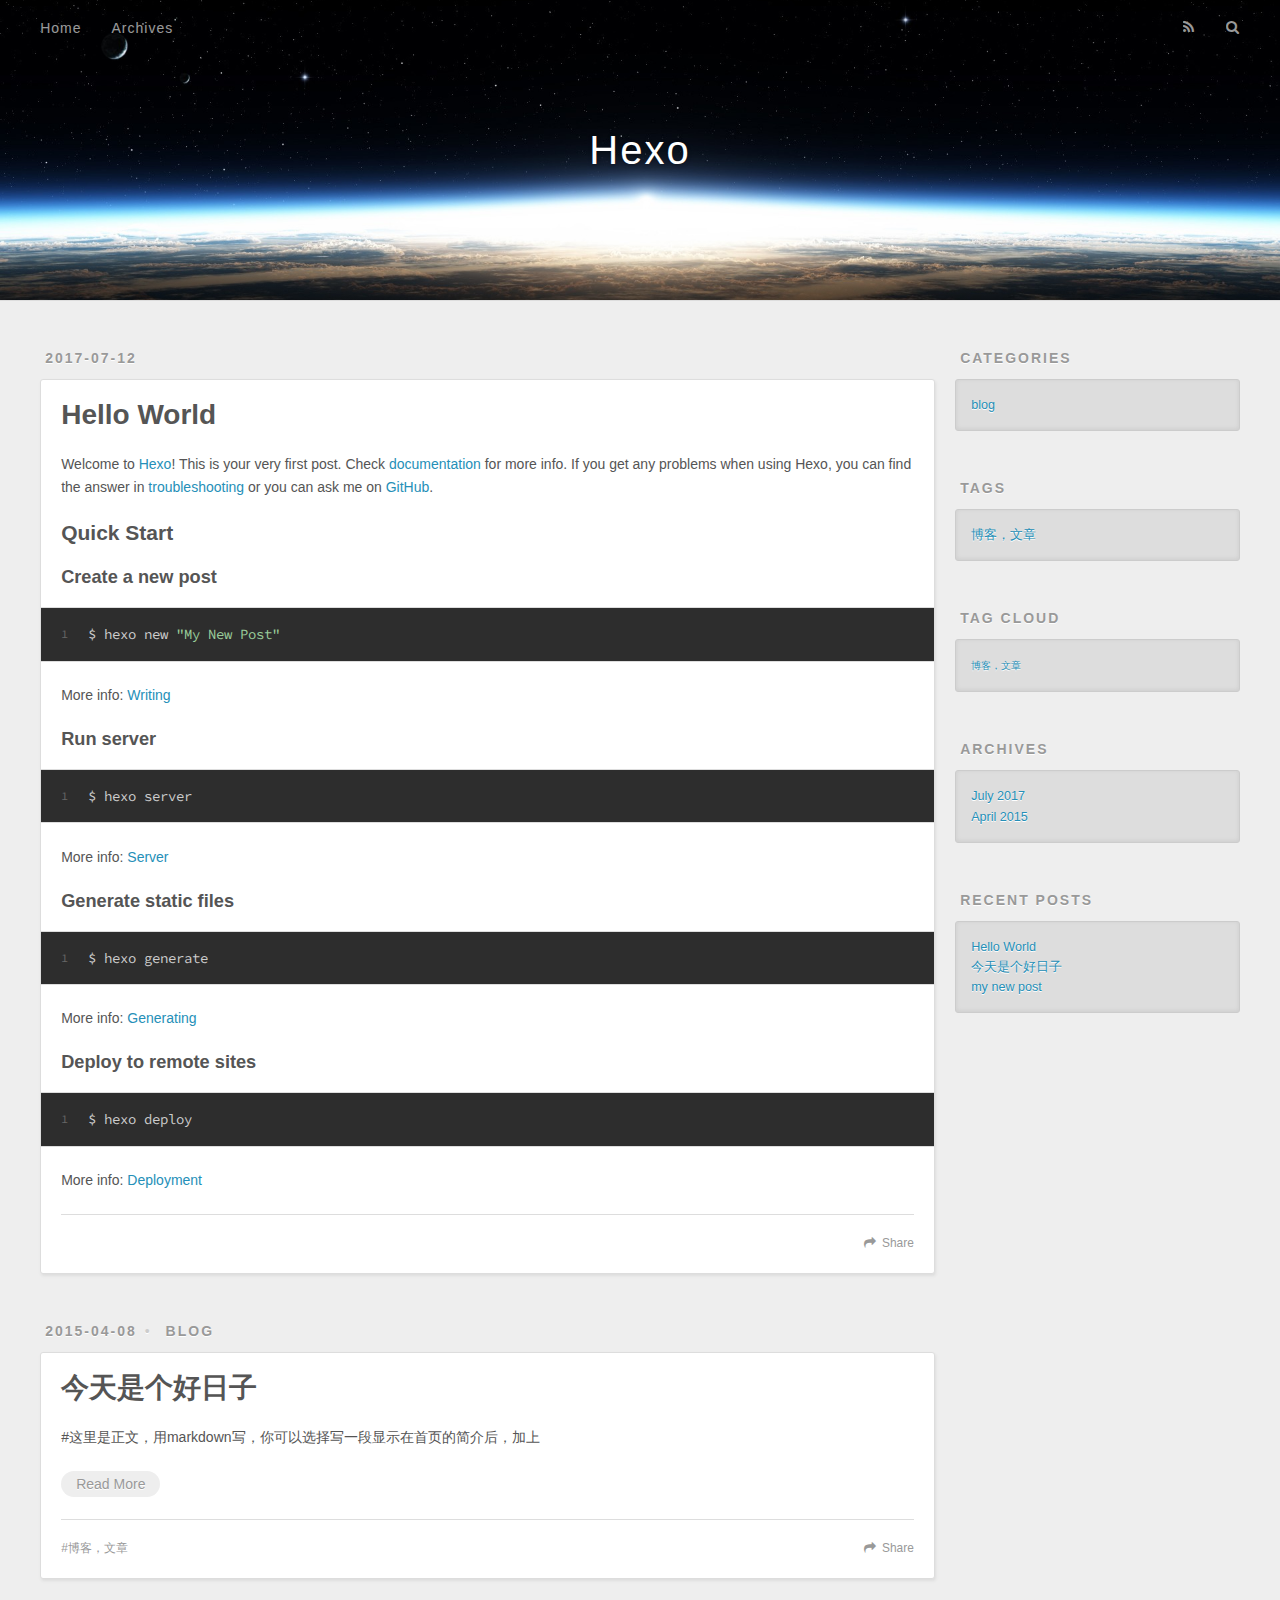
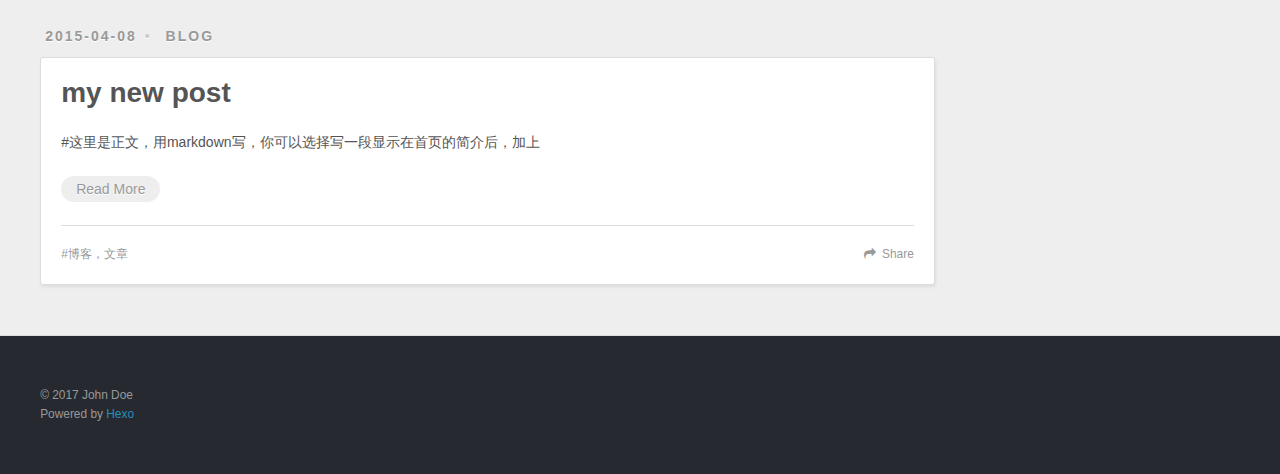
==== index.html @ a660b8e3 "Site updated: 2017-07-12 22:44:45" ====
<!DOCTYPE html>
<html>
<head>
  <meta charset="utf-8">
  
  <title>Hexo</title>
  <meta name="viewport" content="width=device-width, initial-scale=1, maximum-scale=1">
  <meta property="og:type" content="website">
<meta property="og:title" content="Hexo">
<meta property="og:url" content="http://yoursite.com/index.html">
<meta property="og:site_name" content="Hexo">
<meta name="twitter:card" content="summary">
<meta name="twitter:title" content="Hexo">
  
    <link rel="alternate" href="/atom.xml" title="Hexo" type="application/atom+xml">
  
  
    <link rel="icon" href="/favicon.png">
  
  
    <link href="//fonts.googleapis.com/css?family=Source+Code+Pro" rel="stylesheet" type="text/css">
  
  <link rel="stylesheet" href="/css/style.css">
  

</head>

<body>
  <div id="container">
    <div id="wrap">
      <header id="header">
  <div id="banner"></div>
  <div id="header-outer" class="outer">
    <div id="header-title" class="inner">
      <h1 id="logo-wrap">
        <a href="/" id="logo">Hexo</a>
      </h1>
      
    </div>
    <div id="header-inner" class="inner">
      <nav id="main-nav">
        <a id="main-nav-toggle" class="nav-icon"></a>
        
          <a class="main-nav-link" href="/">Home</a>
        
          <a class="main-nav-link" href="/archives">Archives</a>
        
      </nav>
      <nav id="sub-nav">
        
          <a id="nav-rss-link" class="nav-icon" href="/atom.xml" title="RSS Feed"></a>
        
        <a id="nav-search-btn" class="nav-icon" title="Search"></a>
      </nav>
      <div id="search-form-wrap">
        <form action="//google.com/search" method="get" accept-charset="UTF-8" class="search-form"><input type="search" name="q" class="search-form-input" placeholder="Search"><button type="submit" class="search-form-submit">&#xF002;</button><input type="hidden" name="sitesearch" value="http://yoursite.com"></form>
      </div>
    </div>
  </div>
</header>
      <div class="outer">
        <section id="main">
  
    <article id="post-hello-world" class="article article-type-post" itemscope itemprop="blogPost">
  <div class="article-meta">
    <a href="/2017/07/12/hello-world/" class="article-date">
  <time datetime="2017-07-12T13:31:10.982Z" itemprop="datePublished">2017-07-12</time>
</a>
    
  </div>
  <div class="article-inner">
    
    
      <header class="article-header">
        
  
    <h1 itemprop="name">
      <a class="article-title" href="/2017/07/12/hello-world/">Hello World</a>
    </h1>
  

      </header>
    
    <div class="article-entry" itemprop="articleBody">
      
        <p>Welcome to <a href="https://hexo.io/" target="_blank" rel="external">Hexo</a>! This is your very first post. Check <a href="https://hexo.io/docs/" target="_blank" rel="external">documentation</a> for more info. If you get any problems when using Hexo, you can find the answer in <a href="https://hexo.io/docs/troubleshooting.html" target="_blank" rel="external">troubleshooting</a> or you can ask me on <a href="https://github.com/hexojs/hexo/issues" target="_blank" rel="external">GitHub</a>.</p>
<h2 id="Quick-Start"><a href="#Quick-Start" class="headerlink" title="Quick Start"></a>Quick Start</h2><h3 id="Create-a-new-post"><a href="#Create-a-new-post" class="headerlink" title="Create a new post"></a>Create a new post</h3><figure class="highlight bash"><table><tr><td class="gutter"><pre><div class="line">1</div></pre></td><td class="code"><pre><div class="line">$ hexo new <span class="string">"My New Post"</span></div></pre></td></tr></table></figure>
<p>More info: <a href="https://hexo.io/docs/writing.html" target="_blank" rel="external">Writing</a></p>
<h3 id="Run-server"><a href="#Run-server" class="headerlink" title="Run server"></a>Run server</h3><figure class="highlight bash"><table><tr><td class="gutter"><pre><div class="line">1</div></pre></td><td class="code"><pre><div class="line">$ hexo server</div></pre></td></tr></table></figure>
<p>More info: <a href="https://hexo.io/docs/server.html" target="_blank" rel="external">Server</a></p>
<h3 id="Generate-static-files"><a href="#Generate-static-files" class="headerlink" title="Generate static files"></a>Generate static files</h3><figure class="highlight bash"><table><tr><td class="gutter"><pre><div class="line">1</div></pre></td><td class="code"><pre><div class="line">$ hexo generate</div></pre></td></tr></table></figure>
<p>More info: <a href="https://hexo.io/docs/generating.html" target="_blank" rel="external">Generating</a></p>
<h3 id="Deploy-to-remote-sites"><a href="#Deploy-to-remote-sites" class="headerlink" title="Deploy to remote sites"></a>Deploy to remote sites</h3><figure class="highlight bash"><table><tr><td class="gutter"><pre><div class="line">1</div></pre></td><td class="code"><pre><div class="line">$ hexo deploy</div></pre></td></tr></table></figure>
<p>More info: <a href="https://hexo.io/docs/deployment.html" target="_blank" rel="external">Deployment</a></p>

      
    </div>
    <footer class="article-footer">
      <a data-url="http://yoursite.com/2017/07/12/hello-world/" data-id="cj5147cic0004wwxpvemttpqx" class="article-share-link">Share</a>
      
      
    </footer>
  </div>
  
</article>


  
    <article id="post-今天真是一个好日子啊" class="article article-type-post" itemscope itemprop="blogPost">
  <div class="article-meta">
    <a href="/2015/04/08/今天真是一个好日子啊/" class="article-date">
  <time datetime="2015-04-08T14:56:29.000Z" itemprop="datePublished">2015-04-08</time>
</a>
    
  <div class="article-category">
    <a class="article-category-link" href="/categories/blog/">blog</a>
  </div>

  </div>
  <div class="article-inner">
    
    
      <header class="article-header">
        
  
    <h1 itemprop="name">
      <a class="article-title" href="/2015/04/08/今天真是一个好日子啊/">今天是个好日子</a>
    </h1>
  

      </header>
    
    <div class="article-entry" itemprop="articleBody">
      
        <p>#这里是正文，用markdown写，你可以选择写一段显示在首页的简介后，加上<br>
        
          <p class="article-more-link">
            <a href="/2015/04/08/今天真是一个好日子啊/#more">Read More</a>
          </p>
        
      
    </div>
    <footer class="article-footer">
      <a data-url="http://yoursite.com/2015/04/08/今天真是一个好日子啊/" data-id="cj5147ci40000wwxp646glmya" class="article-share-link">Share</a>
      
      
  <ul class="article-tag-list"><li class="article-tag-list-item"><a class="article-tag-list-link" href="/tags/博客，文章/">博客，文章</a></li></ul>

    </footer>
  </div>
  
</article>


  
    <article id="post-my-new-post" class="article article-type-post" itemscope itemprop="blogPost">
  <div class="article-meta">
    <a href="/2015/04/08/my-new-post/" class="article-date">
  <time datetime="2015-04-08T14:56:29.000Z" itemprop="datePublished">2015-04-08</time>
</a>
    
  <div class="article-category">
    <a class="article-category-link" href="/categories/blog/">blog</a>
  </div>

  </div>
  <div class="article-inner">
    
    
      <header class="article-header">
        
  
    <h1 itemprop="name">
      <a class="article-title" href="/2015/04/08/my-new-post/">my new post</a>
    </h1>
  

      </header>
    
    <div class="article-entry" itemprop="articleBody">
      
        <p>#这里是正文，用markdown写，你可以选择写一段显示在首页的简介后，加上<br>
        
          <p class="article-more-link">
            <a href="/2015/04/08/my-new-post/#more">Read More</a>
          </p>
        
      
    </div>
    <footer class="article-footer">
      <a data-url="http://yoursite.com/2015/04/08/my-new-post/" data-id="cj5147ci80001wwxpstkgzdtp" class="article-share-link">Share</a>
      
      
  <ul class="article-tag-list"><li class="article-tag-list-item"><a class="article-tag-list-link" href="/tags/博客，文章/">博客，文章</a></li></ul>

    </footer>
  </div>
  
</article>


  

</section>
        
          <aside id="sidebar">
  
    
  <div class="widget-wrap">
    <h3 class="widget-title">Categories</h3>
    <div class="widget">
      <ul class="category-list"><li class="category-list-item"><a class="category-list-link" href="/categories/blog/">blog</a></li></ul>
    </div>
  </div>


  
    
  <div class="widget-wrap">
    <h3 class="widget-title">Tags</h3>
    <div class="widget">
      <ul class="tag-list"><li class="tag-list-item"><a class="tag-list-link" href="/tags/博客，文章/">博客，文章</a></li></ul>
    </div>
  </div>


  
    
  <div class="widget-wrap">
    <h3 class="widget-title">Tag Cloud</h3>
    <div class="widget tagcloud">
      <a href="/tags/博客，文章/" style="font-size: 10px;">博客，文章</a>
    </div>
  </div>

  
    
  <div class="widget-wrap">
    <h3 class="widget-title">Archives</h3>
    <div class="widget">
      <ul class="archive-list"><li class="archive-list-item"><a class="archive-list-link" href="/archives/2017/07/">July 2017</a></li><li class="archive-list-item"><a class="archive-list-link" href="/archives/2015/04/">April 2015</a></li></ul>
    </div>
  </div>


  
    
  <div class="widget-wrap">
    <h3 class="widget-title">Recent Posts</h3>
    <div class="widget">
      <ul>
        
          <li>
            <a href="/2017/07/12/hello-world/">Hello World</a>
          </li>
        
          <li>
            <a href="/2015/04/08/今天真是一个好日子啊/">今天是个好日子</a>
          </li>
        
          <li>
            <a href="/2015/04/08/my-new-post/">my new post</a>
          </li>
        
      </ul>
    </div>
  </div>

  
</aside>
        
      </div>
      <footer id="footer">
  
  <div class="outer">
    <div id="footer-info" class="inner">
      &copy; 2017 John Doe<br>
      Powered by <a href="http://hexo.io/" target="_blank">Hexo</a>
    </div>
  </div>
</footer>
    </div>
    <nav id="mobile-nav">
  
    <a href="/" class="mobile-nav-link">Home</a>
  
    <a href="/archives" class="mobile-nav-link">Archives</a>
  
</nav>
    

<script src="//ajax.googleapis.com/ajax/libs/jquery/2.0.3/jquery.min.js"></script>


  <link rel="stylesheet" href="/fancybox/jquery.fancybox.css">
  <script src="/fancybox/jquery.fancybox.pack.js"></script>


<script src="/js/script.js"></script>

  </div>
</body>
</html>
---- css/style.css ----
body {
  width: 100%;
}
body:before,
body:after {
  content: "";
  display: table;
}
body:after {
  clear: both;
}
html,
body,
div,
span,
applet,
object,
iframe,
h1,
h2,
h3,
h4,
h5,
h6,
p,
blockquote,
pre,
a,
abbr,
acronym,
address,
big,
cite,
code,
del,
dfn,
em,
img,
ins,
kbd,
q,
s,
samp,
small,
strike,
strong,
sub,
sup,
tt,
var,
dl,
dt,
dd,
ol,
ul,
li,
fieldset,
form,
label,
legend,
table,
caption,
tbody,
tfoot,
thead,
tr,
th,
td {
  margin: 0;
  padding: 0;
  border: 0;
  outline: 0;
  font-weight: inherit;
  font-style: inherit;
  font-family: inherit;
  font-size: 100%;
  vertical-align: baseline;
}
body {
  line-height: 1;
  color: #000;
  background: #fff;
}
ol,
ul {
  list-style: none;
}
table {
  border-collapse: separate;
  border-spacing: 0;
  vertical-align: middle;
}
caption,
th,
td {
  text-align: left;
  font-weight: normal;
  vertical-align: middle;
}
a img {
  border: none;
}
input,
button {
  margin: 0;
  padding: 0;
}
input::-moz-focus-inner,
button::-moz-focus-inner {
  border: 0;
  padding: 0;
}
@font-face {
  font-family: FontAwesome;
  font-style: normal;
  font-weight: normal;
  src: url("fonts/fontawesome-webfont.eot?v=#4.0.3");
  src: url("fonts/fontawesome-webfont.eot?#iefix&v=#4.0.3") format("embedded-opentype"), url("fonts/fontawesome-webfont.woff?v=#4.0.3") format("woff"), url("fonts/fontawesome-webfont.ttf?v=#4.0.3") format("truetype"), url("fonts/fontawesome-webfont.svg#fontawesomeregular?v=#4.0.3") format("svg");
}
html,
body,
#container {
  height: 100%;
}
body {
  background: #eee;
  font: 14px "Helvetica Neue", Helvetica, Arial, sans-serif;
  -webkit-text-size-adjust: 100%;
}
.outer {
  max-width: 1220px;
  margin: 0 auto;
  padding: 0 20px;
}
.outer:before,
.outer:after {
  content: "";
  display: table;
}
.outer:after {
  clear: both;
}
.inner {
  display: inline;
  float: left;
  width: 98.33333333333333%;
  margin: 0 0.833333333333333%;
}
.left,
.alignleft {
  float: left;
}
.right,
.alignright {
  float: right;
}
.clear {
  clear: both;
}
#container {
  position: relative;
}
.mobile-nav-on {
  overflow: hidden;
}
#wrap {
  height: 100%;
  width: 100%;
  position: absolute;
  top: 0;
  left: 0;
  -webkit-transition: 0.2s ease-out;
  -moz-transition: 0.2s ease-out;
  -ms-transition: 0.2s ease-out;
  transition: 0.2s ease-out;
  z-index: 1;
  background: #eee;
}
.mobile-nav-on #wrap {
  left: 280px;
}
@media screen and (min-width: 768px) {
  #main {
    display: inline;
    float: left;
    width: 73.33333333333333%;
    margin: 0 0.833333333333333%;
  }
}
.article-date,
.article-category-link,
.archive-year,
.widget-title {
  text-decoration: none;
  text-transform: uppercase;
  letter-spacing: 2px;
  color: #999;
  margin-bottom: 1em;
  margin-left: 5px;
  line-height: 1em;
  text-shadow: 0 1px #fff;
  font-weight: bold;
}
.article-inner,
.archive-article-inner {
  background: #fff;
  -webkit-box-shadow: 1px 2px 3px #ddd;
  box-shadow: 1px 2px 3px #ddd;
  border: 1px solid #ddd;
  border-radius: 3px;
}
.article-entry h1,
.widget h1 {
  font-size: 2em;
}
.article-entry h2,
.widget h2 {
  font-size: 1.5em;
}
.article-entry h3,
.widget h3 {
  font-size: 1.3em;
}
.article-entry h4,
.widget h4 {
  font-size: 1.2em;
}
.article-entry h5,
.widget h5 {
  font-size: 1em;
}
.article-entry h6,
.widget h6 {
  font-size: 1em;
  color: #999;
}
.article-entry hr,
.widget hr {
  border: 1px dashed #ddd;
}
.article-entry strong,
.widget strong {
  font-weight: bold;
}
.article-entry em,
.widget em,
.article-entry cite,
.widget cite {
  font-style: italic;
}
.article-entry sup,
.widget sup,
.article-entry sub,
.widget sub {
  font-size: 0.75em;
  line-height: 0;
  position: relative;
  vertical-align: baseline;
}
.article-entry sup,
.widget sup {
  top: -0.5em;
}
.article-entry sub,
.widget sub {
  bottom: -0.2em;
}
.article-entry small,
.widget small {
  font-size: 0.85em;
}
.article-entry acronym,
.widget acronym,
.article-entry abbr,
.widget abbr {
  border-bottom: 1px dotted;
}
.article-entry ul,
.widget ul,
.article-entry ol,
.widget ol,
.article-entry dl,
.widget dl {
  margin: 0 20px;
  line-height: 1.6em;
}
.article-entry ul ul,
.widget ul ul,
.article-entry ol ul,
.widget ol ul,
.article-entry ul ol,
.widget ul ol,
.article-entry ol ol,
.widget ol ol {
  margin-top: 0;
  margin-bottom: 0;
}
.article-entry ul,
.widget ul {
  list-style: disc;
}
.article-entry ol,
.widget ol {
  list-style: decimal;
}
.article-entry dt,
.widget dt {
  font-weight: bold;
}
#header {
  height: 300px;
  position: relative;
  border-bottom: 1px solid #ddd;
}
#header:before,
#header:after {
  content: "";
  position: absolute;
  left: 0;
  right: 0;
  height: 40px;
}
#header:before {
  top: 0;
  background: -webkit-linear-gradient(rgba(0,0,0,0.2), transparent);
  background: -moz-linear-gradient(rgba(0,0,0,0.2), transparent);
  background: -ms-linear-gradient(rgba(0,0,0,0.2), transparent);
  background: linear-gradient(rgba(0,0,0,0.2), transparent);
}
#header:after {
  bottom: 0;
  background: -webkit-linear-gradient(transparent, rgba(0,0,0,0.2));
  background: -moz-linear-gradient(transparent, rgba(0,0,0,0.2));
  background: -ms-linear-gradient(transparent, rgba(0,0,0,0.2));
  background: linear-gradient(transparent, rgba(0,0,0,0.2));
}
#header-outer {
  height: 100%;
  position: relative;
}
#header-inner {
  position: relative;
  overflow: hidden;
}
#banner {
  position: absolute;
  top: 0;
  left: 0;
  width: 100%;
  height: 100%;
  background: url("images/banner.jpg") center #000;
  -webkit-background-size: cover;
  -moz-background-size: cover;
  background-size: cover;
  z-index: -1;
}
#header-title {
  text-align: center;
  height: 40px;
  position: absolute;
  top: 50%;
  left: 0;
  margin-top: -20px;
}
#logo,
#subtitle {
  text-decoration: none;
  color: #fff;
  font-weight: 300;
  text-shadow: 0 1px 4px rgba(0,0,0,0.3);
}
#logo {
  font-size: 40px;
  line-height: 40px;
  letter-spacing: 2px;
}
#subtitle {
  font-size: 16px;
  line-height: 16px;
  letter-spacing: 1px;
}
#subtitle-wrap {
  margin-top: 16px;
}
#main-nav {
  float: left;
  margin-left: -15px;
}
.nav-icon,
.main-nav-link {
  float: left;
  color: #fff;
  opacity: 0.6;
  text-decoration: none;
  text-shadow: 0 1px rgba(0,0,0,0.2);
  -webkit-transition: opacity 0.2s;
  -moz-transition: opacity 0.2s;
  -ms-transition: opacity 0.2s;
  transition: opacity 0.2s;
  display: block;
  padding: 20px 15px;
}
.nav-icon:hover,
.main-nav-link:hover {
  opacity: 1;
}
.nav-icon {
  font-family: FontAwesome;
  text-align: center;
  font-size: 14px;
  width: 14px;
  height: 14px;
  padding: 20px 15px;
  position: relative;
  cursor: pointer;
}
.main-nav-link {
  font-weight: 300;
  letter-spacing: 1px;
}
@media screen and (max-width: 479px) {
  .main-nav-link {
    display: none;
  }
}
#main-nav-toggle {
  display: none;
}
#main-nav-toggle:before {
  content: "\f0c9";
}
@media screen and (max-width: 479px) {
  #main-nav-toggle {
    display: block;
  }
}
#sub-nav {
  float: right;
  margin-right: -15px;
}
#nav-rss-link:before {
  content: "\f09e";
}
#nav-search-btn:before {
  content: "\f002";
}
#search-form-wrap {
  position: absolute;
  top: 15px;
  width: 150px;
  height: 30px;
  right: -150px;
  opacity: 0;
  -webkit-transition: 0.2s ease-out;
  -moz-transition: 0.2s ease-out;
  -ms-transition: 0.2s ease-out;
  transition: 0.2s ease-out;
}
#search-form-wrap.on {
  opacity: 1;
  right: 0;
}
@media screen and (max-width: 479px) {
  #search-form-wrap {
    width: 100%;
    right: -100%;
  }
}
.search-form {
  position: absolute;
  top: 0;
  left: 0;
  right: 0;
  background: #fff;
  padding: 5px 15px;
  border-radius: 15px;
  -webkit-box-shadow: 0 0 10px rgba(0,0,0,0.3);
  box-shadow: 0 0 10px rgba(0,0,0,0.3);
}
.search-form-input {
  border: none;
  background: none;
  color: #555;
  width: 100%;
  font: 13px "Helvetica Neue", Helvetica, Arial, sans-serif;
  outline: none;
}
.search-form-input::-webkit-search-results-decoration,
.search-form-input::-webkit-search-cancel-button {
  -webkit-appearance: none;
}
.search-form-submit {
  position: absolute;
  top: 50%;
  right: 10px;
  margin-top: -7px;
  font: 13px FontAwesome;
  border: none;
  background: none;
  color: #bbb;
  cursor: pointer;
}
.search-form-submit:hover,
.search-form-submit:focus {
  color: #777;
}
.article {
  margin: 50px 0;
}
.article-inner {
  overflow: hidden;
}
.article-meta:before,
.article-meta:after {
  content: "";
  display: table;
}
.article-meta:after {
  clear: both;
}
.article-date {
  float: left;
}
.article-category {
  float: left;
  line-height: 1em;
  color: #ccc;
  text-shadow: 0 1px #fff;
  margin-left: 8px;
}
.article-category:before {
  content: "\2022";
}
.article-category-link {
  margin: 0 12px 1em;
}
.article-header {
  padding: 20px 20px 0;
}
.article-title {
  text-decoration: none;
  font-size: 2em;
  font-weight: bold;
  color: #555;
  line-height: 1.1em;
  -webkit-transition: color 0.2s;
  -moz-transition: color 0.2s;
  -ms-transition: color 0.2s;
  transition: color 0.2s;
}
a.article-title:hover {
  color: #258fb8;
}
.article-entry {
  color: #555;
  padding: 0 20px;
}
.article-entry:before,
.article-entry:after {
  content: "";
  display: table;
}
.article-entry:after {
  clear: both;
}
.article-entry p,
.article-entry table {
  line-height: 1.6em;
  margin: 1.6em 0;
}
.article-entry h1,
.article-entry h2,
.article-entry h3,
.article-entry h4,
.article-entry h5,
.article-entry h6 {
  font-weight: bold;
}
.article-entry h1,
.article-entry h2,
.article-entry h3,
.article-entry h4,
.article-entry h5,
.article-entry h6 {
  line-height: 1.1em;
  margin: 1.1em 0;
}
.article-entry a {
  color: #258fb8;
  text-decoration: none;
}
.article-entry a:hover {
  text-decoration: underline;
}
.article-entry ul,
.article-entry ol,
.article-entry dl {
  margin-top: 1.6em;
  margin-bottom: 1.6em;
}
.article-entry img,
.article-entry video {
  max-width: 100%;
  height: auto;
  display: block;
  margin: auto;
}
.article-entry iframe {
  border: none;
}
.article-entry table {
  width: 100%;
  border-collapse: collapse;
  border-spacing: 0;
}
.article-entry th {
  font-weight: bold;
  border-bottom: 3px solid #ddd;
  padding-bottom: 0.5em;
}
.article-entry td {
  border-bottom: 1px solid #ddd;
  padding: 10px 0;
}
.article-entry blockquote {
  font-family: Georgia, "Times New Roman", serif;
  font-size: 1.4em;
  margin: 1.6em 20px;
  text-align: center;
}
.article-entry blockquote footer {
  font-size: 14px;
  margin: 1.6em 0;
  font-family: "Helvetica Neue", Helvetica, Arial, sans-serif;
}
.article-entry blockquote footer cite:before {
  content: "—";
  padding: 0 0.5em;
}
.article-entry .pullquote {
  text-align: left;
  width: 45%;
  margin: 0;
}
.article-entry .pullquote.left {
  margin-left: 0.5em;
  margin-right: 1em;
}
.article-entry .pullquote.right {
  margin-right: 0.5em;
  margin-left: 1em;
}
.article-entry .caption {
  color: #999;
  display: block;
  font-size: 0.9em;
  margin-top: 0.5em;
  position: relative;
  text-align: center;
}
.article-entry .video-container {
  position: relative;
  padding-top: 56.25%;
  height: 0;
  overflow: hidden;
}
.article-entry .video-container iframe,
.article-entry .video-container object,
.article-entry .video-container embed {
  position: absolute;
  top: 0;
  left: 0;
  width: 100%;
  height: 100%;
  margin-top: 0;
}
.article-more-link a {
  display: inline-block;
  line-height: 1em;
  padding: 6px 15px;
  border-radius: 15px;
  background: #eee;
  color: #999;
  text-shadow: 0 1px #fff;
  text-decoration: none;
}
.article-more-link a:hover {
  background: #258fb8;
  color: #fff;
  text-decoration: none;
  text-shadow: 0 1px #1e7293;
}
.article-footer {
  font-size: 0.85em;
  line-height: 1.6em;
  border-top: 1px solid #ddd;
  padding-top: 1.6em;
  margin: 0 20px 20px;
}
.article-footer:before,
.article-footer:after {
  content: "";
  display: table;
}
.article-footer:after {
  clear: both;
}
.article-footer a {
  color: #999;
  text-decoration: none;
}
.article-footer a:hover {
  color: #555;
}
.article-tag-list-item {
  float: left;
  margin-right: 10px;
}
.article-tag-list-link:before {
  content: "#";
}
.article-comment-link {
  float: right;
}
.article-comment-link:before {
  content: "\f075";
  font-family: FontAwesome;
  padding-right: 8px;
}
.article-share-link {
  cursor: pointer;
  float: right;
  margin-left: 20px;
}
.article-share-link:before {
  content: "\f064";
  font-family: FontAwesome;
  padding-right: 6px;
}
#article-nav {
  position: relative;
}
#article-nav:before,
#article-nav:after {
  content: "";
  display: table;
}
#article-nav:after {
  clear: both;
}
@media screen and (min-width: 768px) {
  #article-nav {
    margin: 50px 0;
  }
  #article-nav:before {
    width: 8px;
    height: 8px;
    position: absolute;
    top: 50%;
    left: 50%;
    margin-top: -4px;
    margin-left: -4px;
    content: "";
    border-radius: 50%;
    background: #ddd;
    -webkit-box-shadow: 0 1px 2px #fff;
    box-shadow: 0 1px 2px #fff;
  }
}
.article-nav-link-wrap {
  text-decoration: none;
  text-shadow: 0 1px #fff;
  color: #999;
  -webkit-box-sizing: border-box;
  -moz-box-sizing: border-box;
  box-sizing: border-box;
  margin-top: 50px;
  text-align: center;
  display: block;
}
.article-nav-link-wrap:hover {
  color: #555;
}
@media screen and (min-width: 768px) {
  .article-nav-link-wrap {
    width: 50%;
    margin-top: 0;
  }
}
@media screen and (min-width: 768px) {
  #article-nav-newer {
    float: left;
    text-align: right;
    padding-right: 20px;
  }
}
@media screen and (min-width: 768px) {
  #article-nav-older {
    float: right;
    text-align: left;
    padding-left: 20px;
  }
}
.article-nav-caption {
  text-transform: uppercase;
  letter-spacing: 2px;
  color: #ddd;
  line-height: 1em;
  font-weight: bold;
}
#article-nav-newer .article-nav-caption {
  margin-right: -2px;
}
.article-nav-title {
  font-size: 0.85em;
  line-height: 1.6em;
  margin-top: 0.5em;
}
.article-share-box {
  position: absolute;
  display: none;
  background: #fff;
  -webkit-box-shadow: 1px 2px 10px rgba(0,0,0,0.2);
  box-shadow: 1px 2px 10px rgba(0,0,0,0.2);
  border-radius: 3px;
  margin-left: -145px;
  overflow: hidden;
  z-index: 1;
}
.article-share-box.on {
  display: block;
}
.article-share-input {
  width: 100%;
  background: none;
  -webkit-box-sizing: border-box;
  -moz-box-sizing: border-box;
  box-sizing: border-box;
  font: 14px "Helvetica Neue", Helvetica, Arial, sans-serif;
  padding: 0 15px;
  color: #555;
  outline: none;
  border: 1px solid #ddd;
  border-radius: 3px 3px 0 0;
  height: 36px;
  line-height: 36px;
}
.article-share-links {
  background: #eee;
}
.article-share-links:before,
.article-share-links:after {
  content: "";
  display: table;
}
.article-share-links:after {
  clear: both;
}
.article-share-twitter,
.article-share-facebook,
.article-share-pinterest,
.article-share-google {
  width: 50px;
  height: 36px;
  display: block;
  float: left;
  position: relative;
  color: #999;
  text-shadow: 0 1px #fff;
}
.article-share-twitter:before,
.article-share-facebook:before,
.article-share-pinterest:before,
.article-share-google:before {
  font-size: 20px;
  font-family: FontAwesome;
  width: 20px;
  height: 20px;
  position: absolute;
  top: 50%;
  left: 50%;
  margin-top: -10px;
  margin-left: -10px;
  text-align: center;
}
.article-share-twitter:hover,
.article-share-facebook:hover,
.article-share-pinterest:hover,
.article-share-google:hover {
  color: #fff;
}
.article-share-twitter:before {
  content: "\f099";
}
.article-share-twitter:hover {
  background: #00aced;
  text-shadow: 0 1px #008abe;
}
.article-share-facebook:before {
  content: "\f09a";
}
.article-share-facebook:hover {
  background: #3b5998;
  text-shadow: 0 1px #2f477a;
}
.article-share-pinterest:before {
  content: "\f0d2";
}
.article-share-pinterest:hover {
  background: #cb2027;
  text-shadow: 0 1px #a21a1f;
}
.article-share-google:before {
  content: "\f0d5";
}
.article-share-google:hover {
  background: #dd4b39;
  text-shadow: 0 1px #be3221;
}
.article-gallery {
  background: #000;
  position: relative;
}
.article-gallery-photos {
  position: relative;
  overflow: hidden;
}
.article-gallery-img {
  display: none;
  max-width: 100%;
}
.article-gallery-img:first-child {
  display: block;
}
.article-gallery-img.loaded {
  position: absolute;
  display: block;
}
.article-gallery-img img {
  display: block;
  max-width: 100%;
  margin: 0 auto;
}
#comments {
  background: #fff;
  -webkit-box-shadow: 1px 2px 3px #ddd;
  box-shadow: 1px 2px 3px #ddd;
  padding: 20px;
  border: 1px solid #ddd;
  border-radius: 3px;
  margin: 50px 0;
}
#comments a {
  color: #258fb8;
}
.archives-wrap {
  margin: 50px 0;
}
.archives:before,
.archives:after {
  content: "";
  display: table;
}
.archives:after {
  clear: both;
}
.archive-year-wrap {
  margin-bottom: 1em;
}
.archives {
  -webkit-column-gap: 10px;
  -moz-column-gap: 10px;
  column-gap: 10px;
}
@media screen and (min-width: 480px) and (max-width: 767px) {
  .archives {
    -webkit-column-count: 2;
    -moz-column-count: 2;
    column-count: 2;
  }
}
@media screen and (min-width: 768px) {
  .archives {
    -webkit-column-count: 3;
    -moz-column-count: 3;
    column-count: 3;
  }
}
.archive-article {
  -webkit-column-break-inside: avoid;
  page-break-inside: avoid;
  overflow: hidden;
  break-inside: avoid-column;
}
.archive-article-inner {
  padding: 10px;
  margin-bottom: 15px;
}
.archive-article-title {
  text-decoration: none;
  font-weight: bold;
  color: #555;
  -webkit-transition: color 0.2s;
  -moz-transition: color 0.2s;
  -ms-transition: color 0.2s;
  transition: color 0.2s;
  line-height: 1.6em;
}
.archive-article-title:hover {
  color: #258fb8;
}
.archive-article-footer {
  margin-top: 1em;
}
.archive-article-date {
  color: #999;
  text-decoration: none;
  font-size: 0.85em;
  line-height: 1em;
  margin-bottom: 0.5em;
  display: block;
}
#page-nav {
  margin: 50px auto;
  background: #fff;
  -webkit-box-shadow: 1px 2px 3px #ddd;
  box-shadow: 1px 2px 3px #ddd;
  border: 1px solid #ddd;
  border-radius: 3px;
  text-align: center;
  color: #999;
  overflow: hidden;
}
#page-nav:before,
#page-nav:after {
  content: "";
  display: table;
}
#page-nav:after {
  clear: both;
}
#page-nav a,
#page-nav span {
  padding: 10px 20px;
  line-height: 1;
  height: 2ex;
}
#page-nav a {
  color: #999;
  text-decoration: none;
}
#page-nav a:hover {
  background: #999;
  color: #fff;
}
#page-nav .prev {
  float: left;
}
#page-nav .next {
  float: right;
}
#page-nav .page-number {
  display: inline-block;
}
@media screen and (max-width: 479px) {
  #page-nav .page-number {
    display: none;
  }
}
#page-nav .current {
  color: #555;
  font-weight: bold;
}
#page-nav .space {
  color: #ddd;
}
#footer {
  background: #262a30;
  padding: 50px 0;
  border-top: 1px solid #ddd;
  color: #999;
}
#footer a {
  color: #258fb8;
  text-decoration: none;
}
#footer a:hover {
  text-decoration: underline;
}
#footer-info {
  line-height: 1.6em;
  font-size: 0.85em;
}
.article-entry pre,
.article-entry .highlight {
  background: #2d2d2d;
  margin: 0 -20px;
  padding: 15px 20px;
  border-style: solid;
  border-color: #ddd;
  border-width: 1px 0;
  overflow: auto;
  color: #ccc;
  line-height: 22.400000000000002px;
}
.article-entry .highlight .gutter pre,
.article-entry .gist .gist-file .gist-data .line-numbers {
  color: #666;
  font-size: 0.85em;
}
.article-entry pre,
.article-entry code {
  font-family: "Source Code Pro", Consolas, Monaco, Menlo, Consolas, monospace;
}
.article-entry code {
  background: #eee;
  text-shadow: 0 1px #fff;
  padding: 0 0.3em;
}
.article-entry pre code {
  background: none;
  text-shadow: none;
  padding: 0;
}
.article-entry .highlight pre {
  border: none;
  margin: 0;
  padding: 0;
}
.article-entry .highlight table {
  margin: 0;
  width: auto;
}
.article-entry .highlight td {
  border: none;
  padding: 0;
}
.article-entry .highlight figcaption {
  font-size: 0.85em;
  color: #999;
  line-height: 1em;
  margin-bottom: 1em;
}
.article-entry .highlight figcaption:before,
.article-entry .highlight figcaption:after {
  content: "";
  display: table;
}
.article-entry .highlight figcaption:after {
  clear: both;
}
.article-entry .highlight figcaption a {
  float: right;
}
.article-entry .highlight .gutter pre {
  text-align: right;
  padding-right: 20px;
}
.article-entry .highlight .line {
  height: 22.400000000000002px;
}
.article-entry .highlight .line.marked {
  background: #515151;
}
.article-entry .gist {
  margin: 0 -20px;
  border-style: solid;
  border-color: #ddd;
  border-width: 1px 0;
  background: #2d2d2d;
  padding: 15px 20px 15px 0;
}
.article-entry .gist .gist-file {
  border: none;
  font-family: "Source Code Pro", Consolas, Monaco, Menlo, Consolas, monospace;
  margin: 0;
}
.article-entry .gist .gist-file .gist-data {
  background: none;
  border: none;
}
.article-entry .gist .gist-file .gist-data .line-numbers {
  background: none;
  border: none;
  padding: 0 20px 0 0;
}
.article-entry .gist .gist-file .gist-data .line-data {
  padding: 0 !important;
}
.article-entry .gist .gist-file .highlight {
  margin: 0;
  padding: 0;
  border: none;
}
.article-entry .gist .gist-file .gist-meta {
  background: #2d2d2d;
  color: #999;
  font: 0.85em "Helvetica Neue", Helvetica, Arial, sans-serif;
  text-shadow: 0 0;
  padding: 0;
  margin-top: 1em;
  margin-left: 20px;
}
.article-entry .gist .gist-file .gist-meta a {
  color: #258fb8;
  font-weight: normal;
}
.article-entry .gist .gist-file .gist-meta a:hover {
  text-decoration: underline;
}
pre .comment,
pre .title {
  color: #999;
}
pre .variable,
pre .attribute,
pre .tag,
pre .regexp,
pre .ruby .constant,
pre .xml .tag .title,
pre .xml .pi,
pre .xml .doctype,
pre .html .doctype,
pre .css .id,
pre .css .class,
pre .css .pseudo {
  color: #f2777a;
}
pre .number,
pre .preprocessor,
pre .built_in,
pre .literal,
pre .params,
pre .constant {
  color: #f99157;
}
pre .class,
pre .ruby .class .title,
pre .css .rules .attribute {
  color: #9c9;
}
pre .string,
pre .value,
pre .inheritance,
pre .header,
pre .ruby .symbol,
pre .xml .cdata {
  color: #9c9;
}
pre .css .hexcolor {
  color: #6cc;
}
pre .function,
pre .python .decorator,
pre .python .title,
pre .ruby .function .title,
pre .ruby .title .keyword,
pre .perl .sub,
pre .javascript .title,
pre .coffeescript .title {
  color: #69c;
}
pre .keyword,
pre .javascript .function {
  color: #c9c;
}
@media screen and (max-width: 479px) {
  #mobile-nav {
    position: absolute;
    top: 0;
    left: 0;
    width: 280px;
    height: 100%;
    background: #191919;
    border-right: 1px solid #fff;
  }
}
@media screen and (max-width: 479px) {
  .mobile-nav-link {
    display: block;
    color: #999;
    text-decoration: none;
    padding: 15px 20px;
    font-weight: bold;
  }
  .mobile-nav-link:hover {
    color: #fff;
  }
}
@media screen and (min-width: 768px) {
  #sidebar {
    display: inline;
    float: left;
    width: 23.333333333333332%;
    margin: 0 0.833333333333333%;
  }
}
.widget-wrap {
  margin: 50px 0;
}
.widget {
  color: #777;
  text-shadow: 0 1px #fff;
  background: #ddd;
  -webkit-box-shadow: 0 -1px 4px #ccc inset;
  box-shadow: 0 -1px 4px #ccc inset;
  border: 1px solid #ccc;
  padding: 15px;
  border-radius: 3px;
}
.widget a {
  color: #258fb8;
  text-decoration: none;
}
.widget a:hover {
  text-decoration: underline;
}
.widget ul ul,
.widget ol ul,
.widget dl ul,
.widget ul ol,
.widget ol ol,
.widget dl ol,
.widget ul dl,
.widget ol dl,
.widget dl dl {
  margin-left: 15px;
  list-style: disc;
}
.widget {
  line-height: 1.6em;
  word-wrap: break-word;
  font-size: 0.9em;
}
.widget ul,
.widget ol {
  list-style: none;
  margin: 0;
}
.widget ul ul,
.widget ol ul,
.widget ul ol,
.widget ol ol {
  margin: 0 20px;
}
.widget ul ul,
.widget ol ul {
  list-style: disc;
}
.widget ul ol,
.widget ol ol {
  list-style: decimal;
}
.category-list-count,
.tag-list-count,
.archive-list-count {
  padding-left: 5px;
  color: #999;
  font-size: 0.85em;
}
.category-list-count:before,
.tag-list-count:before,
.archive-list-count:before {
  content: "(";
}
.category-list-count:after,
.tag-list-count:after,
.archive-list-count:after {
  content: ")";
}
.tagcloud a {
  margin-right: 5px;
  display: inline-block;
}
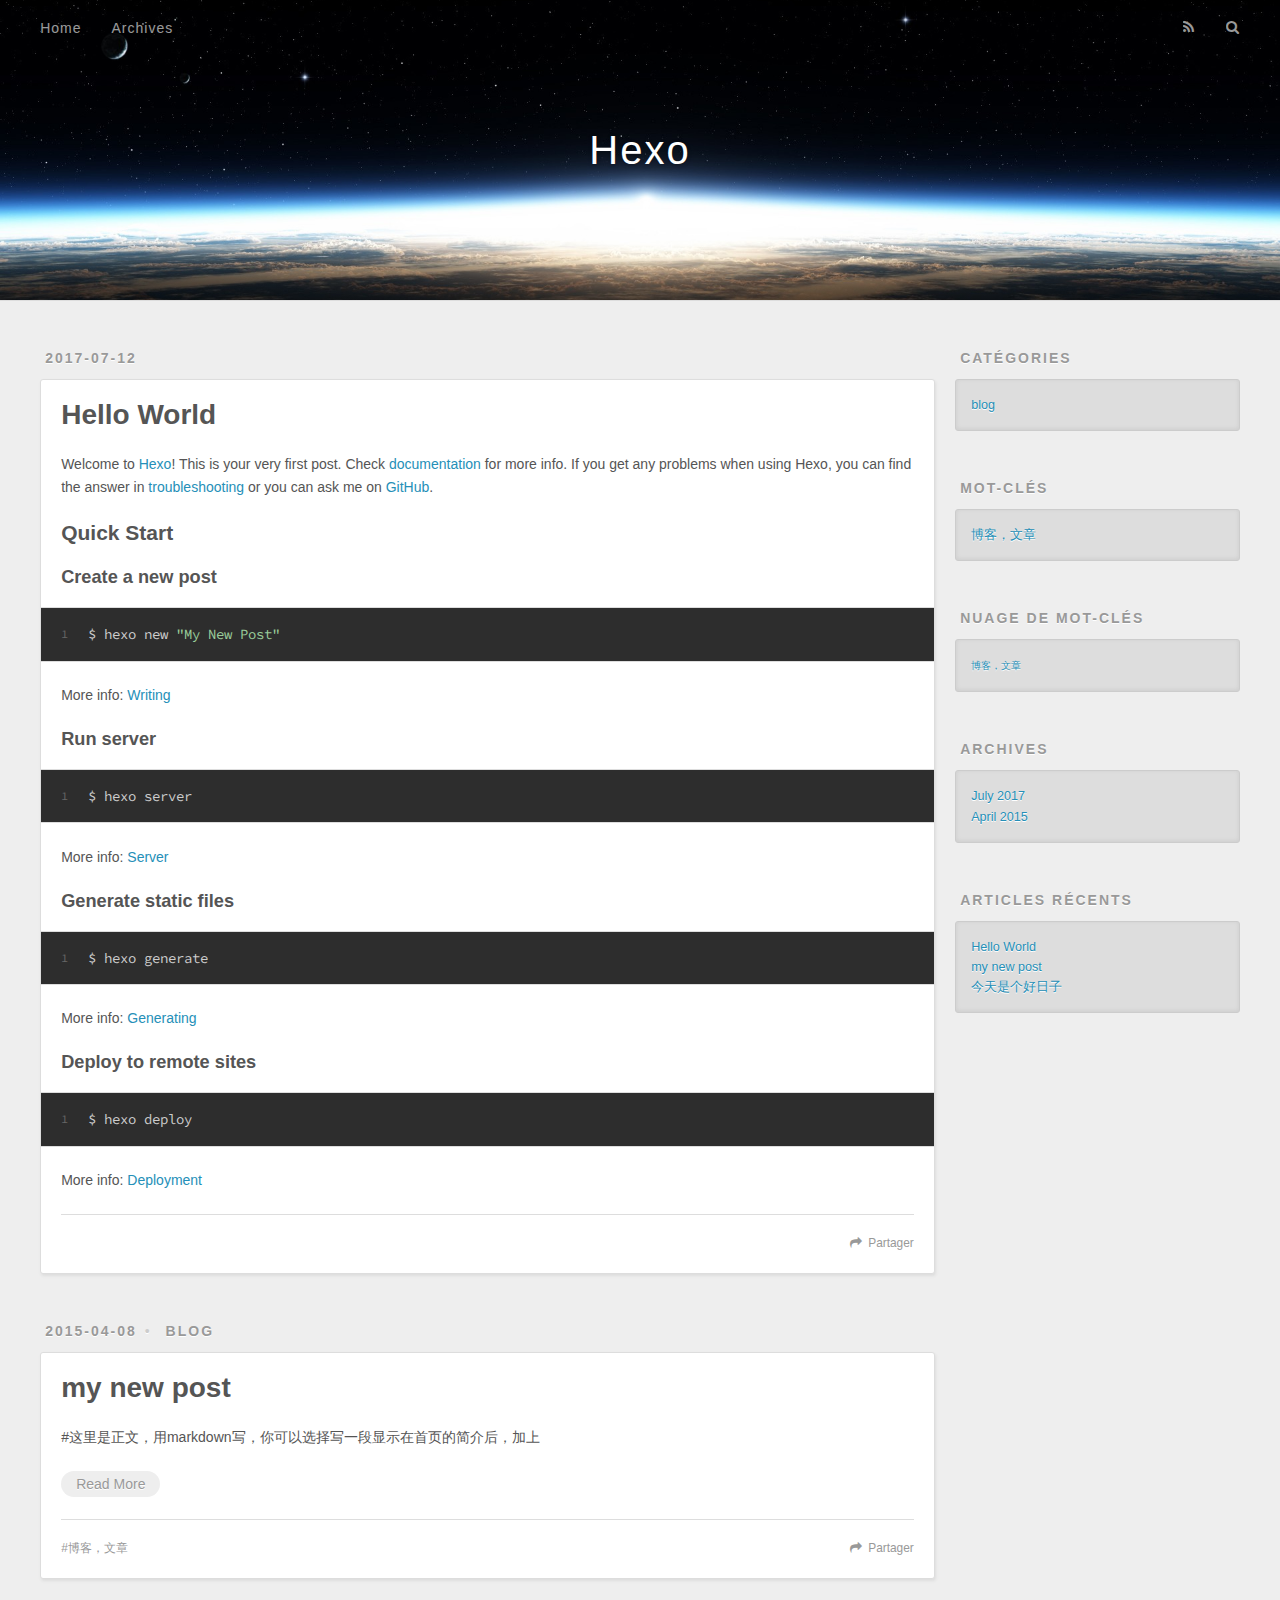
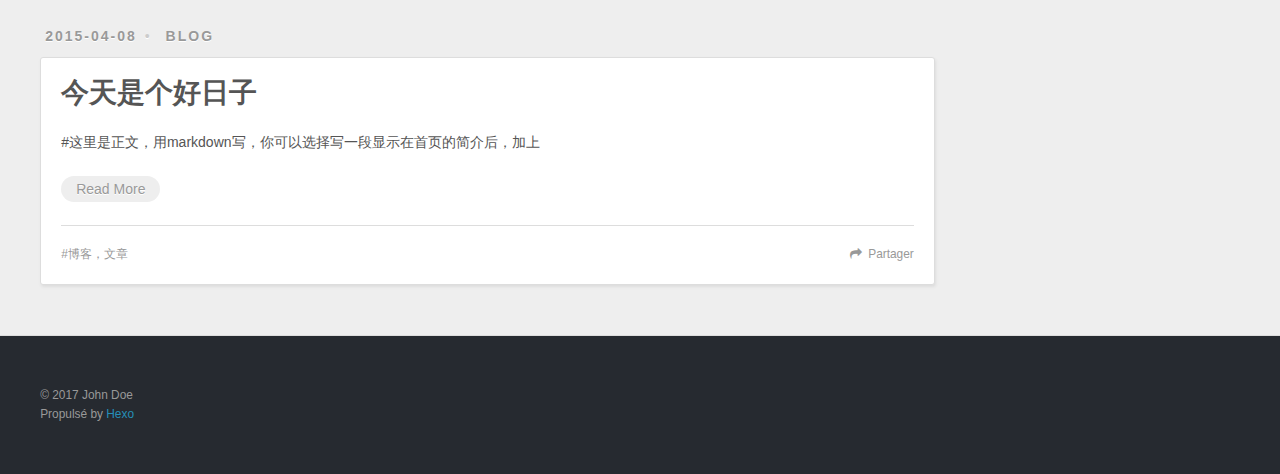
==== commit 9d22012f: "Site updated: 2017-07-12 22:51:00" ====
--- a/index.html
+++ b/index.html
@@ -48,9 +48,9 @@
       </nav>
       <nav id="sub-nav">
         
-          <a id="nav-rss-link" class="nav-icon" href="/atom.xml" title="RSS Feed"></a>
-        
-        <a id="nav-search-btn" class="nav-icon" title="Search"></a>
+          <a id="nav-rss-link" class="nav-icon" href="/atom.xml" title="Flux RSS"></a>
+        
+        <a id="nav-search-btn" class="nav-icon" title="Rechercher"></a>
       </nav>
       <div id="search-form-wrap">
         <form action="//google.com/search" method="get" accept-charset="UTF-8" class="search-form"><input type="search" name="q" class="search-form-input" placeholder="Search"><button type="submit" class="search-form-submit">&#xF002;</button><input type="hidden" name="sitesearch" value="http://yoursite.com"></form>
@@ -96,9 +96,56 @@
       
     </div>
     <footer class="article-footer">
-      <a data-url="http://yoursite.com/2017/07/12/hello-world/" data-id="cj5147cic0004wwxpvemttpqx" class="article-share-link">Share</a>
-      
-      
+      <a data-url="http://yoursite.com/2017/07/12/hello-world/" data-id="cj514i3zw0000egxpyn13ngqk" class="article-share-link">Partager</a>
+      
+      
+    </footer>
+  </div>
+  
+</article>
+
+
+  
+    <article id="post-my-new-post" class="article article-type-post" itemscope itemprop="blogPost">
+  <div class="article-meta">
+    <a href="/2015/04/08/my-new-post/" class="article-date">
+  <time datetime="2015-04-08T14:56:29.000Z" itemprop="datePublished">2015-04-08</time>
+</a>
+    
+  <div class="article-category">
+    <a class="article-category-link" href="/categories/blog/">blog</a>
+  </div>
+
+  </div>
+  <div class="article-inner">
+    
+    
+      <header class="article-header">
+        
+  
+    <h1 itemprop="name">
+      <a class="article-title" href="/2015/04/08/my-new-post/">my new post</a>
+    </h1>
+  
+
+      </header>
+    
+    <div class="article-entry" itemprop="articleBody">
+      
+        <p>#这里是正文，用markdown写，你可以选择写一段显示在首页的简介后，加上<br>
+        
+          <p class="article-more-link">
+            <a href="/2015/04/08/my-new-post/#more">Read More</a>
+          </p>
+        
+      
+    </div>
+    <footer class="article-footer">
+      <a data-url="http://yoursite.com/2015/04/08/my-new-post/" data-id="cj514i4020001egxpabcphkqf" class="article-share-link">Partager</a>
+      
+      
+  <ul class="article-tag-list"><li class="article-tag-list-item"><a class="article-tag-list-link" href="/tags/博客，文章/">博客，文章</a></li></ul>
+
     </footer>
   </div>
   
@@ -141,7 +188,7 @@
       
     </div>
     <footer class="article-footer">
-      <a data-url="http://yoursite.com/2015/04/08/今天真是一个好日子啊/" data-id="cj5147ci40000wwxp646glmya" class="article-share-link">Share</a>
+      <a data-url="http://yoursite.com/2015/04/08/今天真是一个好日子啊/" data-id="cj514i40i0006egxp9tlvetp3" class="article-share-link">Partager</a>
       
       
   <ul class="article-tag-list"><li class="article-tag-list-item"><a class="article-tag-list-link" href="/tags/博客，文章/">博客，文章</a></li></ul>
@@ -153,53 +200,6 @@
 
 
   
-    <article id="post-my-new-post" class="article article-type-post" itemscope itemprop="blogPost">
-  <div class="article-meta">
-    <a href="/2015/04/08/my-new-post/" class="article-date">
-  <time datetime="2015-04-08T14:56:29.000Z" itemprop="datePublished">2015-04-08</time>
-</a>
-    
-  <div class="article-category">
-    <a class="article-category-link" href="/categories/blog/">blog</a>
-  </div>
-
-  </div>
-  <div class="article-inner">
-    
-    
-      <header class="article-header">
-        
-  
-    <h1 itemprop="name">
-      <a class="article-title" href="/2015/04/08/my-new-post/">my new post</a>
-    </h1>
-  
-
-      </header>
-    
-    <div class="article-entry" itemprop="articleBody">
-      
-        <p>#这里是正文，用markdown写，你可以选择写一段显示在首页的简介后，加上<br>
-        
-          <p class="article-more-link">
-            <a href="/2015/04/08/my-new-post/#more">Read More</a>
-          </p>
-        
-      
-    </div>
-    <footer class="article-footer">
-      <a data-url="http://yoursite.com/2015/04/08/my-new-post/" data-id="cj5147ci80001wwxpstkgzdtp" class="article-share-link">Share</a>
-      
-      
-  <ul class="article-tag-list"><li class="article-tag-list-item"><a class="article-tag-list-link" href="/tags/博客，文章/">博客，文章</a></li></ul>
-
-    </footer>
-  </div>
-  
-</article>
-
-
-  
 
 </section>
         
@@ -207,7 +207,7 @@
   
     
   <div class="widget-wrap">
-    <h3 class="widget-title">Categories</h3>
+    <h3 class="widget-title">Catégories</h3>
     <div class="widget">
       <ul class="category-list"><li class="category-list-item"><a class="category-list-link" href="/categories/blog/">blog</a></li></ul>
     </div>
@@ -217,7 +217,7 @@
   
     
   <div class="widget-wrap">
-    <h3 class="widget-title">Tags</h3>
+    <h3 class="widget-title">Mot-clés</h3>
     <div class="widget">
       <ul class="tag-list"><li class="tag-list-item"><a class="tag-list-link" href="/tags/博客，文章/">博客，文章</a></li></ul>
     </div>
@@ -227,7 +227,7 @@
   
     
   <div class="widget-wrap">
-    <h3 class="widget-title">Tag Cloud</h3>
+    <h3 class="widget-title">Nuage de mot-clés</h3>
     <div class="widget tagcloud">
       <a href="/tags/博客，文章/" style="font-size: 10px;">博客，文章</a>
     </div>
@@ -246,7 +246,7 @@
   
     
   <div class="widget-wrap">
-    <h3 class="widget-title">Recent Posts</h3>
+    <h3 class="widget-title">Articles récents</h3>
     <div class="widget">
       <ul>
         
@@ -255,11 +255,11 @@
           </li>
         
           <li>
+            <a href="/2015/04/08/my-new-post/">my new post</a>
+          </li>
+        
+          <li>
             <a href="/2015/04/08/今天真是一个好日子啊/">今天是个好日子</a>
-          </li>
-        
-          <li>
-            <a href="/2015/04/08/my-new-post/">my new post</a>
           </li>
         
       </ul>
@@ -275,7 +275,7 @@
   <div class="outer">
     <div id="footer-info" class="inner">
       &copy; 2017 John Doe<br>
-      Powered by <a href="http://hexo.io/" target="_blank">Hexo</a>
+      Propulsé by <a href="http://hexo.io/" target="_blank">Hexo</a>
     </div>
   </div>
 </footer>
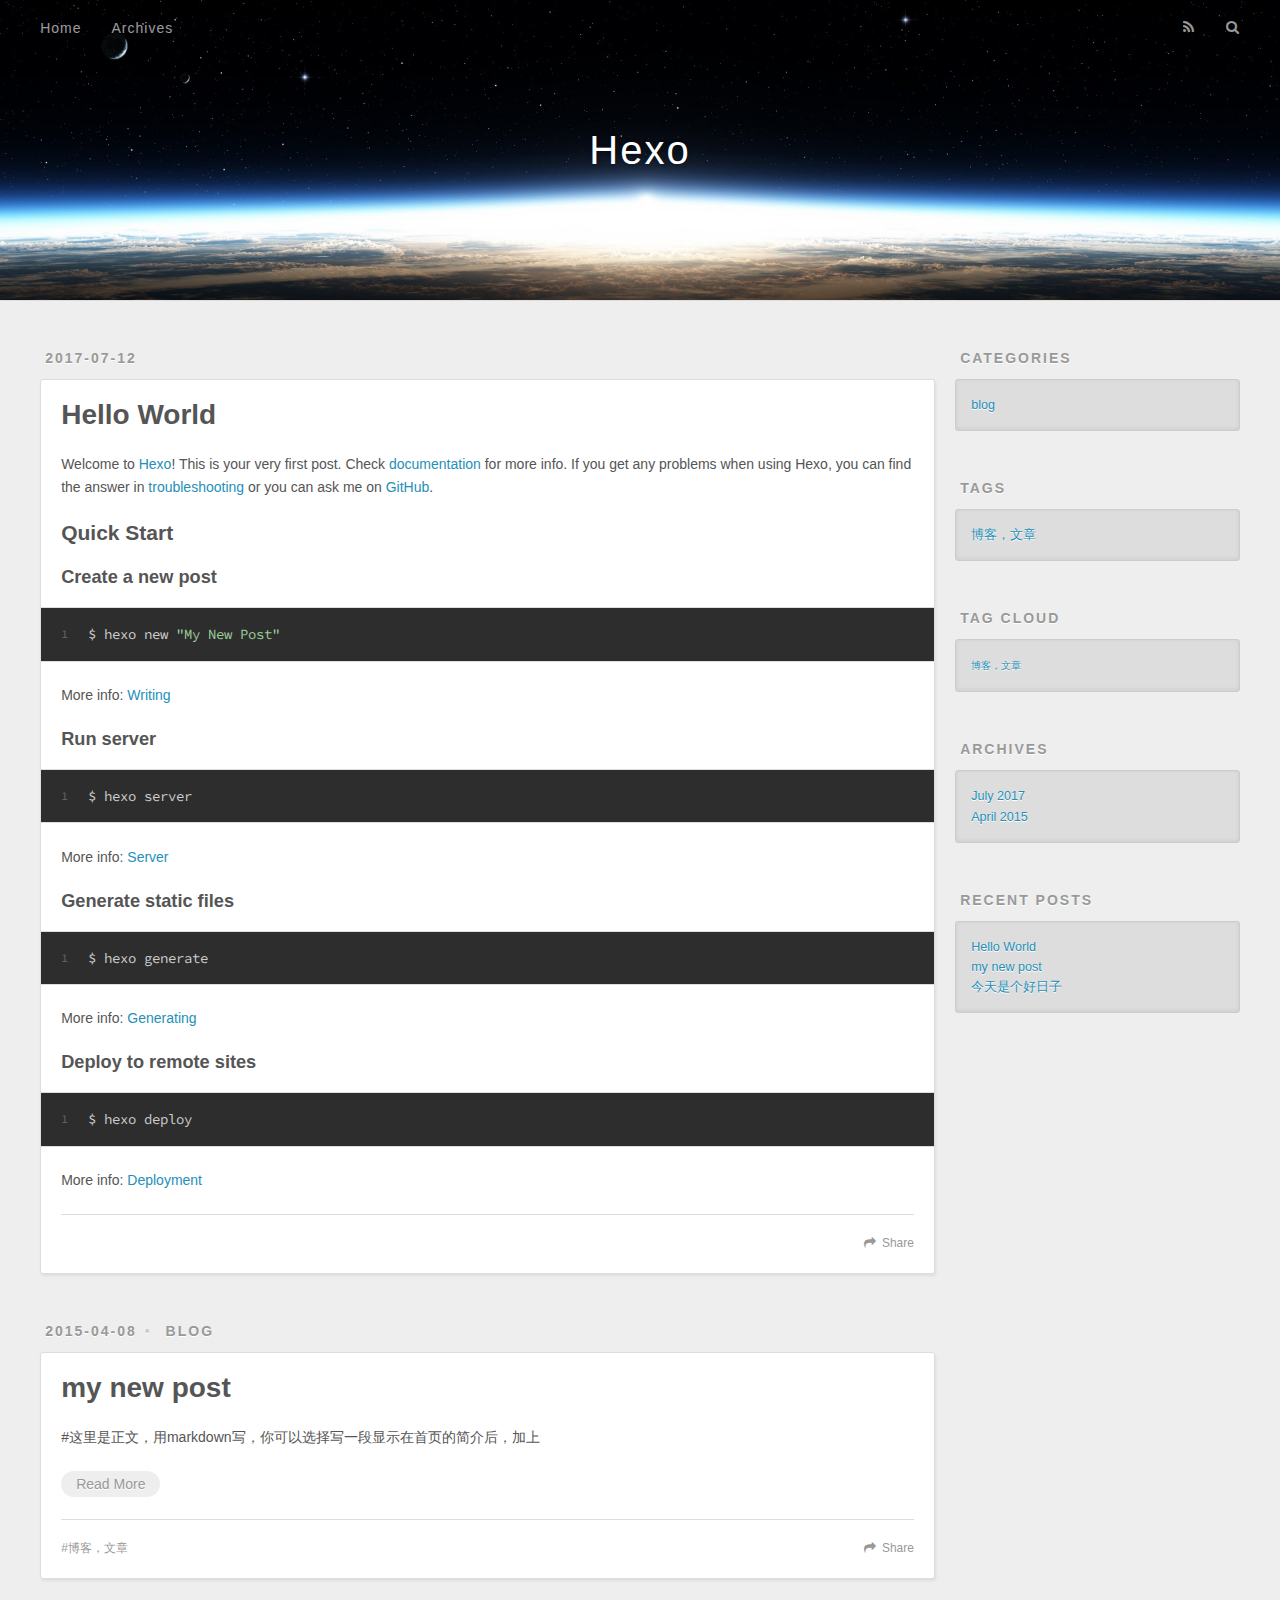
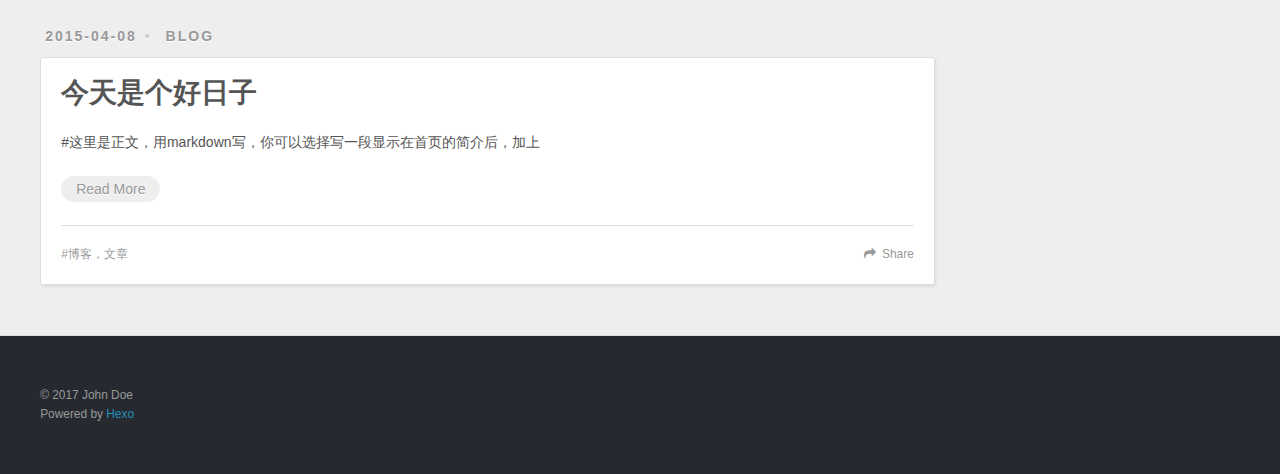
==== commit 70bb099e: "Site updated: 2017-07-12 22:55:06" ====
--- a/index.html
+++ b/index.html
@@ -48,9 +48,9 @@
       </nav>
       <nav id="sub-nav">
         
-          <a id="nav-rss-link" class="nav-icon" href="/atom.xml" title="Flux RSS"></a>
-        
-        <a id="nav-search-btn" class="nav-icon" title="Rechercher"></a>
+          <a id="nav-rss-link" class="nav-icon" href="/atom.xml" title="RSS Feed"></a>
+        
+        <a id="nav-search-btn" class="nav-icon" title="Search"></a>
       </nav>
       <div id="search-form-wrap">
         <form action="//google.com/search" method="get" accept-charset="UTF-8" class="search-form"><input type="search" name="q" class="search-form-input" placeholder="Search"><button type="submit" class="search-form-submit">&#xF002;</button><input type="hidden" name="sitesearch" value="http://yoursite.com"></form>
@@ -96,7 +96,7 @@
       
     </div>
     <footer class="article-footer">
-      <a data-url="http://yoursite.com/2017/07/12/hello-world/" data-id="cj514i3zw0000egxpyn13ngqk" class="article-share-link">Partager</a>
+      <a data-url="http://yoursite.com/2017/07/12/hello-world/" data-id="cj514ne0e0000boxp4nhn0pkx" class="article-share-link">Share</a>
       
       
     </footer>
@@ -141,7 +141,7 @@
       
     </div>
     <footer class="article-footer">
-      <a data-url="http://yoursite.com/2015/04/08/my-new-post/" data-id="cj514i4020001egxpabcphkqf" class="article-share-link">Partager</a>
+      <a data-url="http://yoursite.com/2015/04/08/my-new-post/" data-id="cj514ne0j0001boxpqo2iijlt" class="article-share-link">Share</a>
       
       
   <ul class="article-tag-list"><li class="article-tag-list-item"><a class="article-tag-list-link" href="/tags/博客，文章/">博客，文章</a></li></ul>
@@ -188,7 +188,7 @@
       
     </div>
     <footer class="article-footer">
-      <a data-url="http://yoursite.com/2015/04/08/今天真是一个好日子啊/" data-id="cj514i40i0006egxp9tlvetp3" class="article-share-link">Partager</a>
+      <a data-url="http://yoursite.com/2015/04/08/今天真是一个好日子啊/" data-id="cj514ne0l0002boxp1djp2am5" class="article-share-link">Share</a>
       
       
   <ul class="article-tag-list"><li class="article-tag-list-item"><a class="article-tag-list-link" href="/tags/博客，文章/">博客，文章</a></li></ul>
@@ -207,7 +207,7 @@
   
     
   <div class="widget-wrap">
-    <h3 class="widget-title">Catégories</h3>
+    <h3 class="widget-title">Categories</h3>
     <div class="widget">
       <ul class="category-list"><li class="category-list-item"><a class="category-list-link" href="/categories/blog/">blog</a></li></ul>
     </div>
@@ -217,7 +217,7 @@
   
     
   <div class="widget-wrap">
-    <h3 class="widget-title">Mot-clés</h3>
+    <h3 class="widget-title">Tags</h3>
     <div class="widget">
       <ul class="tag-list"><li class="tag-list-item"><a class="tag-list-link" href="/tags/博客，文章/">博客，文章</a></li></ul>
     </div>
@@ -227,7 +227,7 @@
   
     
   <div class="widget-wrap">
-    <h3 class="widget-title">Nuage de mot-clés</h3>
+    <h3 class="widget-title">Tag Cloud</h3>
     <div class="widget tagcloud">
       <a href="/tags/博客，文章/" style="font-size: 10px;">博客，文章</a>
     </div>
@@ -246,7 +246,7 @@
   
     
   <div class="widget-wrap">
-    <h3 class="widget-title">Articles récents</h3>
+    <h3 class="widget-title">Recent Posts</h3>
     <div class="widget">
       <ul>
         
@@ -275,7 +275,7 @@
   <div class="outer">
     <div id="footer-info" class="inner">
       &copy; 2017 John Doe<br>
-      Propulsé by <a href="http://hexo.io/" target="_blank">Hexo</a>
+      Powered by <a href="http://hexo.io/" target="_blank">Hexo</a>
     </div>
   </div>
 </footer>
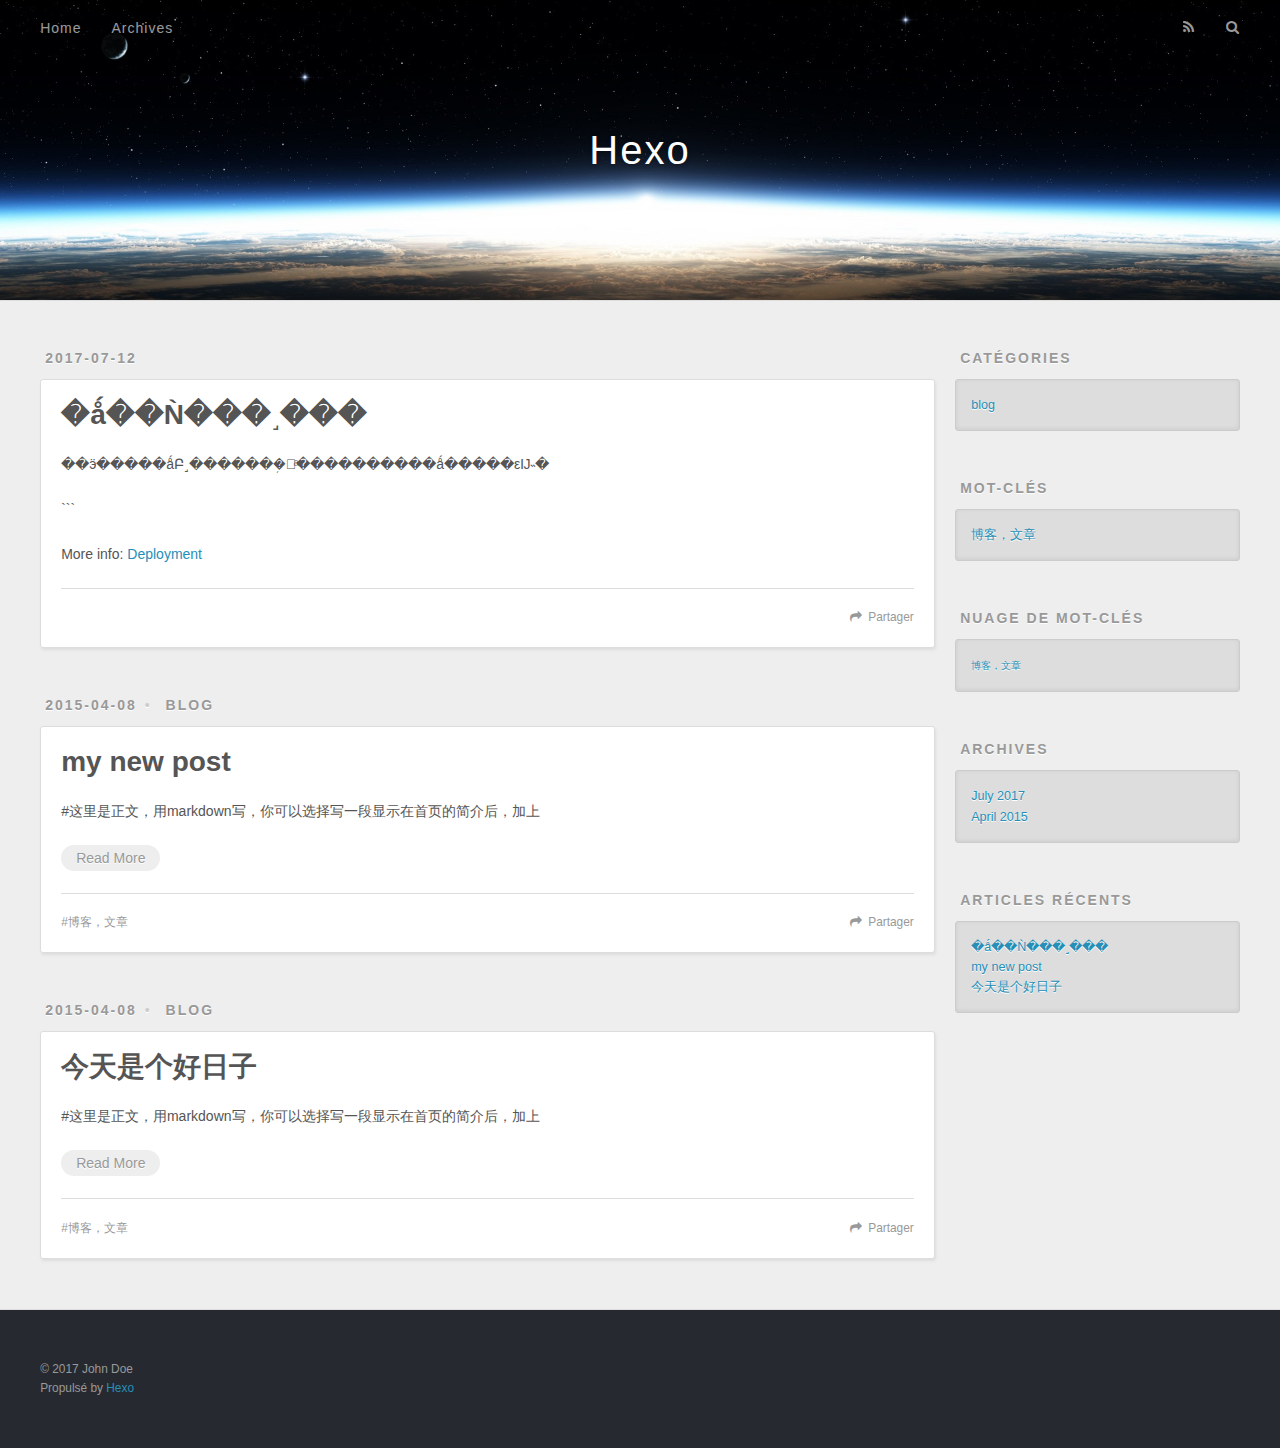
==== commit b7c1e4db: "Site updated: 2017-07-12 23:00:06" ====
--- a/index.html
+++ b/index.html
@@ -48,9 +48,9 @@
       </nav>
       <nav id="sub-nav">
         
-          <a id="nav-rss-link" class="nav-icon" href="/atom.xml" title="RSS Feed"></a>
-        
-        <a id="nav-search-btn" class="nav-icon" title="Search"></a>
+          <a id="nav-rss-link" class="nav-icon" href="/atom.xml" title="Flux RSS"></a>
+        
+        <a id="nav-search-btn" class="nav-icon" title="Rechercher"></a>
       </nav>
       <div id="search-form-wrap">
         <form action="//google.com/search" method="get" accept-charset="UTF-8" class="search-form"><input type="search" name="q" class="search-form-input" placeholder="Search"><button type="submit" class="search-form-submit">&#xF002;</button><input type="hidden" name="sitesearch" value="http://yoursite.com"></form>
@@ -75,7 +75,7 @@
         
   
     <h1 itemprop="name">
-      <a class="article-title" href="/2017/07/12/hello-world/">Hello World</a>
+      <a class="article-title" href="/2017/07/12/hello-world/">�ǻ��Ǹ���˼���</a>
     </h1>
   
 
@@ -83,20 +83,14 @@
     
     <div class="article-entry" itemprop="articleBody">
       
-        <p>Welcome to <a href="https://hexo.io/" target="_blank" rel="external">Hexo</a>! This is your very first post. Check <a href="https://hexo.io/docs/" target="_blank" rel="external">documentation</a> for more info. If you get any problems when using Hexo, you can find the answer in <a href="https://hexo.io/docs/troubleshooting.html" target="_blank" rel="external">troubleshooting</a> or you can ask me on <a href="https://github.com/hexojs/hexo/issues" target="_blank" rel="external">GitHub</a>.</p>
-<h2 id="Quick-Start"><a href="#Quick-Start" class="headerlink" title="Quick Start"></a>Quick Start</h2><h3 id="Create-a-new-post"><a href="#Create-a-new-post" class="headerlink" title="Create a new post"></a>Create a new post</h3><figure class="highlight bash"><table><tr><td class="gutter"><pre><div class="line">1</div></pre></td><td class="code"><pre><div class="line">$ hexo new <span class="string">"My New Post"</span></div></pre></td></tr></table></figure>
-<p>More info: <a href="https://hexo.io/docs/writing.html" target="_blank" rel="external">Writing</a></p>
-<h3 id="Run-server"><a href="#Run-server" class="headerlink" title="Run server"></a>Run server</h3><figure class="highlight bash"><table><tr><td class="gutter"><pre><div class="line">1</div></pre></td><td class="code"><pre><div class="line">$ hexo server</div></pre></td></tr></table></figure>
-<p>More info: <a href="https://hexo.io/docs/server.html" target="_blank" rel="external">Server</a></p>
-<h3 id="Generate-static-files"><a href="#Generate-static-files" class="headerlink" title="Generate static files"></a>Generate static files</h3><figure class="highlight bash"><table><tr><td class="gutter"><pre><div class="line">1</div></pre></td><td class="code"><pre><div class="line">$ hexo generate</div></pre></td></tr></table></figure>
-<p>More info: <a href="https://hexo.io/docs/generating.html" target="_blank" rel="external">Generating</a></p>
-<h3 id="Deploy-to-remote-sites"><a href="#Deploy-to-remote-sites" class="headerlink" title="Deploy to remote sites"></a>Deploy to remote sites</h3><figure class="highlight bash"><table><tr><td class="gutter"><pre><div class="line">1</div></pre></td><td class="code"><pre><div class="line">$ hexo deploy</div></pre></td></tr></table></figure>
+        <p>��ӭ�����ǻԲ˼������ܲ��ͣ����������ǻ�����εĲ˵�</p>
+<p>```</p>
 <p>More info: <a href="https://hexo.io/docs/deployment.html" target="_blank" rel="external">Deployment</a></p>
 
       
     </div>
     <footer class="article-footer">
-      <a data-url="http://yoursite.com/2017/07/12/hello-world/" data-id="cj514ne0e0000boxp4nhn0pkx" class="article-share-link">Share</a>
+      <a data-url="http://yoursite.com/2017/07/12/hello-world/" data-id="cj514tqhb0000s4xpaufzy32u" class="article-share-link">Partager</a>
       
       
     </footer>
@@ -141,7 +135,7 @@
       
     </div>
     <footer class="article-footer">
-      <a data-url="http://yoursite.com/2015/04/08/my-new-post/" data-id="cj514ne0j0001boxpqo2iijlt" class="article-share-link">Share</a>
+      <a data-url="http://yoursite.com/2015/04/08/my-new-post/" data-id="cj514tqhf0001s4xpx21tofmi" class="article-share-link">Partager</a>
       
       
   <ul class="article-tag-list"><li class="article-tag-list-item"><a class="article-tag-list-link" href="/tags/博客，文章/">博客，文章</a></li></ul>
@@ -188,7 +182,7 @@
       
     </div>
     <footer class="article-footer">
-      <a data-url="http://yoursite.com/2015/04/08/今天真是一个好日子啊/" data-id="cj514ne0l0002boxp1djp2am5" class="article-share-link">Share</a>
+      <a data-url="http://yoursite.com/2015/04/08/今天真是一个好日子啊/" data-id="cj514tqhv0006s4xp2dkt5p4b" class="article-share-link">Partager</a>
       
       
   <ul class="article-tag-list"><li class="article-tag-list-item"><a class="article-tag-list-link" href="/tags/博客，文章/">博客，文章</a></li></ul>
@@ -207,7 +201,7 @@
   
     
   <div class="widget-wrap">
-    <h3 class="widget-title">Categories</h3>
+    <h3 class="widget-title">Catégories</h3>
     <div class="widget">
       <ul class="category-list"><li class="category-list-item"><a class="category-list-link" href="/categories/blog/">blog</a></li></ul>
     </div>
@@ -217,7 +211,7 @@
   
     
   <div class="widget-wrap">
-    <h3 class="widget-title">Tags</h3>
+    <h3 class="widget-title">Mot-clés</h3>
     <div class="widget">
       <ul class="tag-list"><li class="tag-list-item"><a class="tag-list-link" href="/tags/博客，文章/">博客，文章</a></li></ul>
     </div>
@@ -227,7 +221,7 @@
   
     
   <div class="widget-wrap">
-    <h3 class="widget-title">Tag Cloud</h3>
+    <h3 class="widget-title">Nuage de mot-clés</h3>
     <div class="widget tagcloud">
       <a href="/tags/博客，文章/" style="font-size: 10px;">博客，文章</a>
     </div>
@@ -246,12 +240,12 @@
   
     
   <div class="widget-wrap">
-    <h3 class="widget-title">Recent Posts</h3>
+    <h3 class="widget-title">Articles récents</h3>
     <div class="widget">
       <ul>
         
           <li>
-            <a href="/2017/07/12/hello-world/">Hello World</a>
+            <a href="/2017/07/12/hello-world/">�ǻ��Ǹ���˼���</a>
           </li>
         
           <li>
@@ -275,7 +269,7 @@
   <div class="outer">
     <div id="footer-info" class="inner">
       &copy; 2017 John Doe<br>
-      Powered by <a href="http://hexo.io/" target="_blank">Hexo</a>
+      Propulsé by <a href="http://hexo.io/" target="_blank">Hexo</a>
     </div>
   </div>
 </footer>
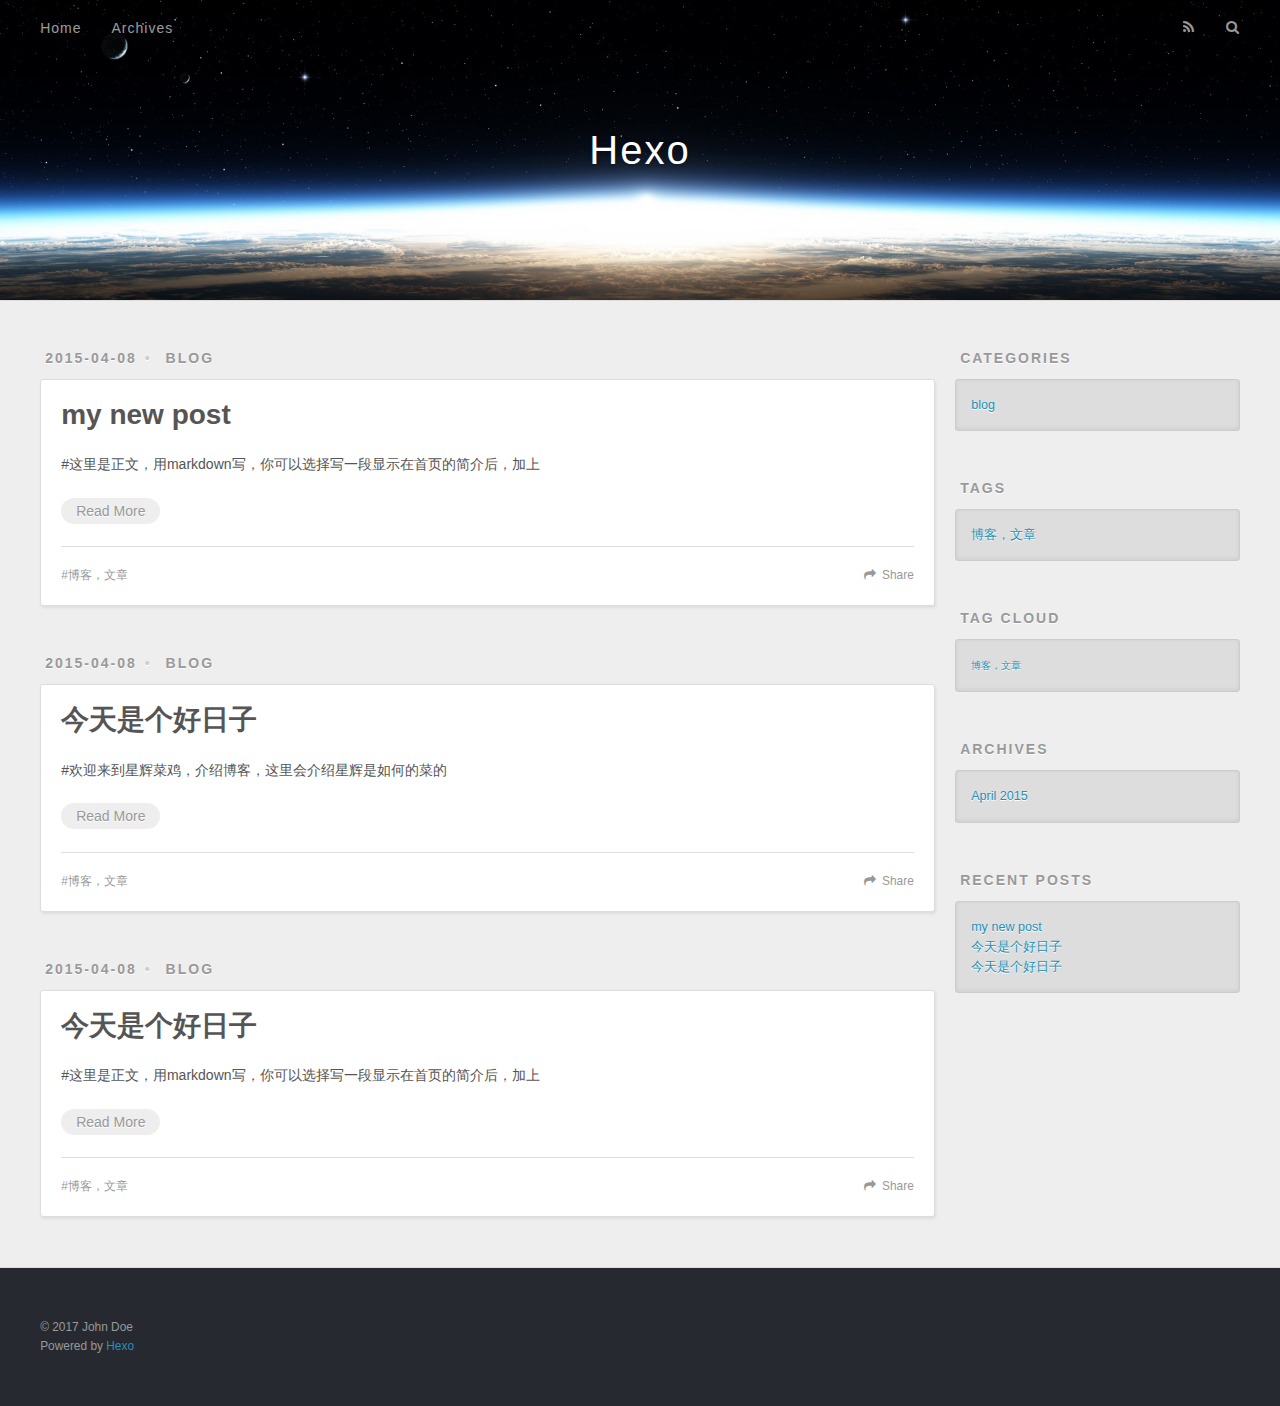
==== commit 4b9401ac: "Site updated: 2017-07-12 23:02:32" ====
--- a/index.html
+++ b/index.html
@@ -48,9 +48,9 @@
       </nav>
       <nav id="sub-nav">
         
-          <a id="nav-rss-link" class="nav-icon" href="/atom.xml" title="Flux RSS"></a>
-        
-        <a id="nav-search-btn" class="nav-icon" title="Rechercher"></a>
+          <a id="nav-rss-link" class="nav-icon" href="/atom.xml" title="RSS Feed"></a>
+        
+        <a id="nav-search-btn" class="nav-icon" title="Search"></a>
       </nav>
       <div id="search-form-wrap">
         <form action="//google.com/search" method="get" accept-charset="UTF-8" class="search-form"><input type="search" name="q" class="search-form-input" placeholder="Search"><button type="submit" class="search-form-submit">&#xF002;</button><input type="hidden" name="sitesearch" value="http://yoursite.com"></form>
@@ -60,45 +60,6 @@
 </header>
       <div class="outer">
         <section id="main">
-  
-    <article id="post-hello-world" class="article article-type-post" itemscope itemprop="blogPost">
-  <div class="article-meta">
-    <a href="/2017/07/12/hello-world/" class="article-date">
-  <time datetime="2017-07-12T13:31:10.982Z" itemprop="datePublished">2017-07-12</time>
-</a>
-    
-  </div>
-  <div class="article-inner">
-    
-    
-      <header class="article-header">
-        
-  
-    <h1 itemprop="name">
-      <a class="article-title" href="/2017/07/12/hello-world/">�ǻ��Ǹ���˼���</a>
-    </h1>
-  
-
-      </header>
-    
-    <div class="article-entry" itemprop="articleBody">
-      
-        <p>��ӭ�����ǻԲ˼������ܲ��ͣ����������ǻ�����εĲ˵�</p>
-<p>```</p>
-<p>More info: <a href="https://hexo.io/docs/deployment.html" target="_blank" rel="external">Deployment</a></p>
-
-      
-    </div>
-    <footer class="article-footer">
-      <a data-url="http://yoursite.com/2017/07/12/hello-world/" data-id="cj514tqhb0000s4xpaufzy32u" class="article-share-link">Partager</a>
-      
-      
-    </footer>
-  </div>
-  
-</article>
-
-
   
     <article id="post-my-new-post" class="article article-type-post" itemscope itemprop="blogPost">
   <div class="article-meta">
@@ -135,7 +96,54 @@
       
     </div>
     <footer class="article-footer">
-      <a data-url="http://yoursite.com/2015/04/08/my-new-post/" data-id="cj514tqhf0001s4xpx21tofmi" class="article-share-link">Partager</a>
+      <a data-url="http://yoursite.com/2015/04/08/my-new-post/" data-id="cj514wvai00009wxp06btrlpl" class="article-share-link">Share</a>
+      
+      
+  <ul class="article-tag-list"><li class="article-tag-list-item"><a class="article-tag-list-link" href="/tags/博客，文章/">博客，文章</a></li></ul>
+
+    </footer>
+  </div>
+  
+</article>
+
+
+  
+    <article id="post-hello-world" class="article article-type-post" itemscope itemprop="blogPost">
+  <div class="article-meta">
+    <a href="/2015/04/08/hello-world/" class="article-date">
+  <time datetime="2015-04-08T14:56:29.000Z" itemprop="datePublished">2015-04-08</time>
+</a>
+    
+  <div class="article-category">
+    <a class="article-category-link" href="/categories/blog/">blog</a>
+  </div>
+
+  </div>
+  <div class="article-inner">
+    
+    
+      <header class="article-header">
+        
+  
+    <h1 itemprop="name">
+      <a class="article-title" href="/2015/04/08/hello-world/">今天是个好日子</a>
+    </h1>
+  
+
+      </header>
+    
+    <div class="article-entry" itemprop="articleBody">
+      
+        <p>#欢迎来到星辉菜鸡，介绍博客，这里会介绍星辉是如何的菜的<br>
+        
+          <p class="article-more-link">
+            <a href="/2015/04/08/hello-world/#more">Read More</a>
+          </p>
+        
+      
+    </div>
+    <footer class="article-footer">
+      <a data-url="http://yoursite.com/2015/04/08/hello-world/" data-id="cj514wvam00019wxpenha4mwb" class="article-share-link">Share</a>
       
       
   <ul class="article-tag-list"><li class="article-tag-list-item"><a class="article-tag-list-link" href="/tags/博客，文章/">博客，文章</a></li></ul>
@@ -182,7 +190,7 @@
       
     </div>
     <footer class="article-footer">
-      <a data-url="http://yoursite.com/2015/04/08/今天真是一个好日子啊/" data-id="cj514tqhv0006s4xp2dkt5p4b" class="article-share-link">Partager</a>
+      <a data-url="http://yoursite.com/2015/04/08/今天真是一个好日子啊/" data-id="cj514wvb1000a9wxpupvsvod7" class="article-share-link">Share</a>
       
       
   <ul class="article-tag-list"><li class="article-tag-list-item"><a class="article-tag-list-link" href="/tags/博客，文章/">博客，文章</a></li></ul>
@@ -201,7 +209,7 @@
   
     
   <div class="widget-wrap">
-    <h3 class="widget-title">Catégories</h3>
+    <h3 class="widget-title">Categories</h3>
     <div class="widget">
       <ul class="category-list"><li class="category-list-item"><a class="category-list-link" href="/categories/blog/">blog</a></li></ul>
     </div>
@@ -211,7 +219,7 @@
   
     
   <div class="widget-wrap">
-    <h3 class="widget-title">Mot-clés</h3>
+    <h3 class="widget-title">Tags</h3>
     <div class="widget">
       <ul class="tag-list"><li class="tag-list-item"><a class="tag-list-link" href="/tags/博客，文章/">博客，文章</a></li></ul>
     </div>
@@ -221,7 +229,7 @@
   
     
   <div class="widget-wrap">
-    <h3 class="widget-title">Nuage de mot-clés</h3>
+    <h3 class="widget-title">Tag Cloud</h3>
     <div class="widget tagcloud">
       <a href="/tags/博客，文章/" style="font-size: 10px;">博客，文章</a>
     </div>
@@ -232,27 +240,27 @@
   <div class="widget-wrap">
     <h3 class="widget-title">Archives</h3>
     <div class="widget">
-      <ul class="archive-list"><li class="archive-list-item"><a class="archive-list-link" href="/archives/2017/07/">July 2017</a></li><li class="archive-list-item"><a class="archive-list-link" href="/archives/2015/04/">April 2015</a></li></ul>
-    </div>
-  </div>
-
-
-  
-    
-  <div class="widget-wrap">
-    <h3 class="widget-title">Articles récents</h3>
+      <ul class="archive-list"><li class="archive-list-item"><a class="archive-list-link" href="/archives/2015/04/">April 2015</a></li></ul>
+    </div>
+  </div>
+
+
+  
+    
+  <div class="widget-wrap">
+    <h3 class="widget-title">Recent Posts</h3>
     <div class="widget">
       <ul>
-        
-          <li>
-            <a href="/2017/07/12/hello-world/">�ǻ��Ǹ���˼���</a>
-          </li>
         
           <li>
             <a href="/2015/04/08/my-new-post/">my new post</a>
           </li>
         
           <li>
+            <a href="/2015/04/08/hello-world/">今天是个好日子</a>
+          </li>
+        
+          <li>
             <a href="/2015/04/08/今天真是一个好日子啊/">今天是个好日子</a>
           </li>
         
@@ -269,7 +277,7 @@
   <div class="outer">
     <div id="footer-info" class="inner">
       &copy; 2017 John Doe<br>
-      Propulsé by <a href="http://hexo.io/" target="_blank">Hexo</a>
+      Powered by <a href="http://hexo.io/" target="_blank">Hexo</a>
     </div>
   </div>
 </footer>
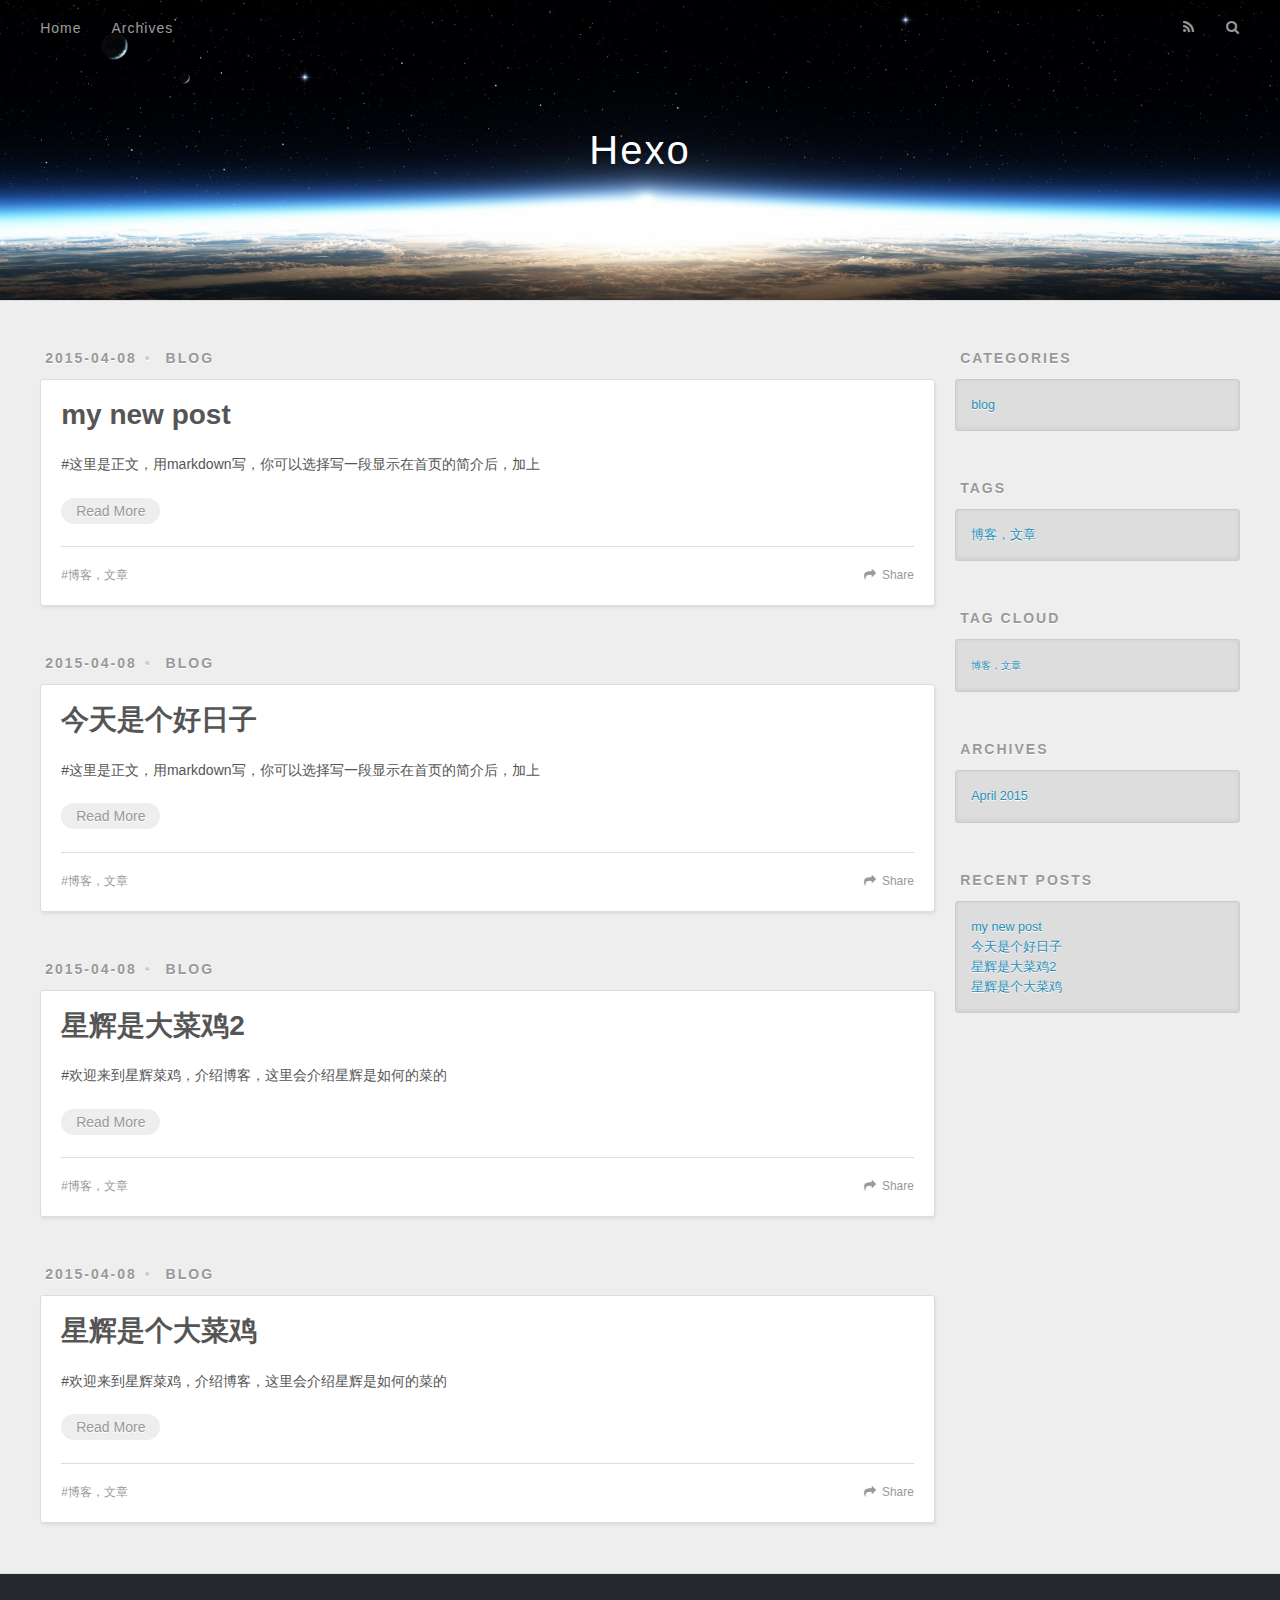
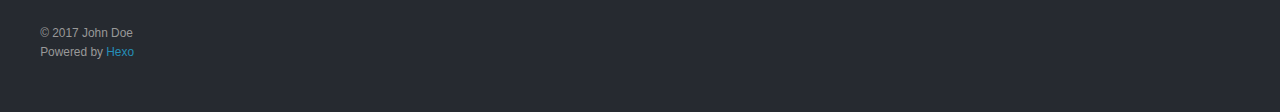
==== commit 3db70370: "Site updated: 2017-07-12 23:06:13" ====
--- a/index.html
+++ b/index.html
@@ -96,7 +96,101 @@
       
     </div>
     <footer class="article-footer">
-      <a data-url="http://yoursite.com/2015/04/08/my-new-post/" data-id="cj514wvai00009wxp06btrlpl" class="article-share-link">Share</a>
+      <a data-url="http://yoursite.com/2015/04/08/my-new-post/" data-id="cj5151m0g0000sgxpnssc7uph" class="article-share-link">Share</a>
+      
+      
+  <ul class="article-tag-list"><li class="article-tag-list-item"><a class="article-tag-list-link" href="/tags/博客，文章/">博客，文章</a></li></ul>
+
+    </footer>
+  </div>
+  
+</article>
+
+
+  
+    <article id="post-今天真是一个好日子啊" class="article article-type-post" itemscope itemprop="blogPost">
+  <div class="article-meta">
+    <a href="/2015/04/08/今天真是一个好日子啊/" class="article-date">
+  <time datetime="2015-04-08T14:56:29.000Z" itemprop="datePublished">2015-04-08</time>
+</a>
+    
+  <div class="article-category">
+    <a class="article-category-link" href="/categories/blog/">blog</a>
+  </div>
+
+  </div>
+  <div class="article-inner">
+    
+    
+      <header class="article-header">
+        
+  
+    <h1 itemprop="name">
+      <a class="article-title" href="/2015/04/08/今天真是一个好日子啊/">今天是个好日子</a>
+    </h1>
+  
+
+      </header>
+    
+    <div class="article-entry" itemprop="articleBody">
+      
+        <p>#这里是正文，用markdown写，你可以选择写一段显示在首页的简介后，加上<br>
+        
+          <p class="article-more-link">
+            <a href="/2015/04/08/今天真是一个好日子啊/#more">Read More</a>
+          </p>
+        
+      
+    </div>
+    <footer class="article-footer">
+      <a data-url="http://yoursite.com/2015/04/08/今天真是一个好日子啊/" data-id="cj5151m0n0001sgxpch76rf2x" class="article-share-link">Share</a>
+      
+      
+  <ul class="article-tag-list"><li class="article-tag-list-item"><a class="article-tag-list-link" href="/tags/博客，文章/">博客，文章</a></li></ul>
+
+    </footer>
+  </div>
+  
+</article>
+
+
+  
+    <article id="post-星辉是大菜鸡2" class="article article-type-post" itemscope itemprop="blogPost">
+  <div class="article-meta">
+    <a href="/2015/04/08/星辉是大菜鸡2/" class="article-date">
+  <time datetime="2015-04-08T14:56:29.000Z" itemprop="datePublished">2015-04-08</time>
+</a>
+    
+  <div class="article-category">
+    <a class="article-category-link" href="/categories/blog/">blog</a>
+  </div>
+
+  </div>
+  <div class="article-inner">
+    
+    
+      <header class="article-header">
+        
+  
+    <h1 itemprop="name">
+      <a class="article-title" href="/2015/04/08/星辉是大菜鸡2/">星辉是大菜鸡2</a>
+    </h1>
+  
+
+      </header>
+    
+    <div class="article-entry" itemprop="articleBody">
+      
+        <p>#欢迎来到星辉菜鸡，介绍博客，这里会介绍星辉是如何的菜的<br>
+        
+          <p class="article-more-link">
+            <a href="/2015/04/08/星辉是大菜鸡2/#more">Read More</a>
+          </p>
+        
+      
+    </div>
+    <footer class="article-footer">
+      <a data-url="http://yoursite.com/2015/04/08/星辉是大菜鸡2/" data-id="cj5151m0r0004sgxpqzwqy1kg" class="article-share-link">Share</a>
       
       
   <ul class="article-tag-list"><li class="article-tag-list-item"><a class="article-tag-list-link" href="/tags/博客，文章/">博客，文章</a></li></ul>
@@ -126,7 +220,7 @@
         
   
     <h1 itemprop="name">
-      <a class="article-title" href="/2015/04/08/hello-world/">今天是个好日子</a>
+      <a class="article-title" href="/2015/04/08/hello-world/">星辉是个大菜鸡</a>
     </h1>
   
 
@@ -143,54 +237,7 @@
       
     </div>
     <footer class="article-footer">
-      <a data-url="http://yoursite.com/2015/04/08/hello-world/" data-id="cj514wvam00019wxpenha4mwb" class="article-share-link">Share</a>
-      
-      
-  <ul class="article-tag-list"><li class="article-tag-list-item"><a class="article-tag-list-link" href="/tags/博客，文章/">博客，文章</a></li></ul>
-
-    </footer>
-  </div>
-  
-</article>
-
-
-  
-    <article id="post-今天真是一个好日子啊" class="article article-type-post" itemscope itemprop="blogPost">
-  <div class="article-meta">
-    <a href="/2015/04/08/今天真是一个好日子啊/" class="article-date">
-  <time datetime="2015-04-08T14:56:29.000Z" itemprop="datePublished">2015-04-08</time>
-</a>
-    
-  <div class="article-category">
-    <a class="article-category-link" href="/categories/blog/">blog</a>
-  </div>
-
-  </div>
-  <div class="article-inner">
-    
-    
-      <header class="article-header">
-        
-  
-    <h1 itemprop="name">
-      <a class="article-title" href="/2015/04/08/今天真是一个好日子啊/">今天是个好日子</a>
-    </h1>
-  
-
-      </header>
-    
-    <div class="article-entry" itemprop="articleBody">
-      
-        <p>#这里是正文，用markdown写，你可以选择写一段显示在首页的简介后，加上<br>
-        
-          <p class="article-more-link">
-            <a href="/2015/04/08/今天真是一个好日子啊/#more">Read More</a>
-          </p>
-        
-      
-    </div>
-    <footer class="article-footer">
-      <a data-url="http://yoursite.com/2015/04/08/今天真是一个好日子啊/" data-id="cj514wvb1000a9wxpupvsvod7" class="article-share-link">Share</a>
+      <a data-url="http://yoursite.com/2015/04/08/hello-world/" data-id="cj5151m0s0005sgxpv62eyall" class="article-share-link">Share</a>
       
       
   <ul class="article-tag-list"><li class="article-tag-list-item"><a class="article-tag-list-link" href="/tags/博客，文章/">博客，文章</a></li></ul>
@@ -257,11 +304,15 @@
           </li>
         
           <li>
-            <a href="/2015/04/08/hello-world/">今天是个好日子</a>
+            <a href="/2015/04/08/今天真是一个好日子啊/">今天是个好日子</a>
           </li>
         
           <li>
-            <a href="/2015/04/08/今天真是一个好日子啊/">今天是个好日子</a>
+            <a href="/2015/04/08/星辉是大菜鸡2/">星辉是大菜鸡2</a>
+          </li>
+        
+          <li>
+            <a href="/2015/04/08/hello-world/">星辉是个大菜鸡</a>
           </li>
         
       </ul>
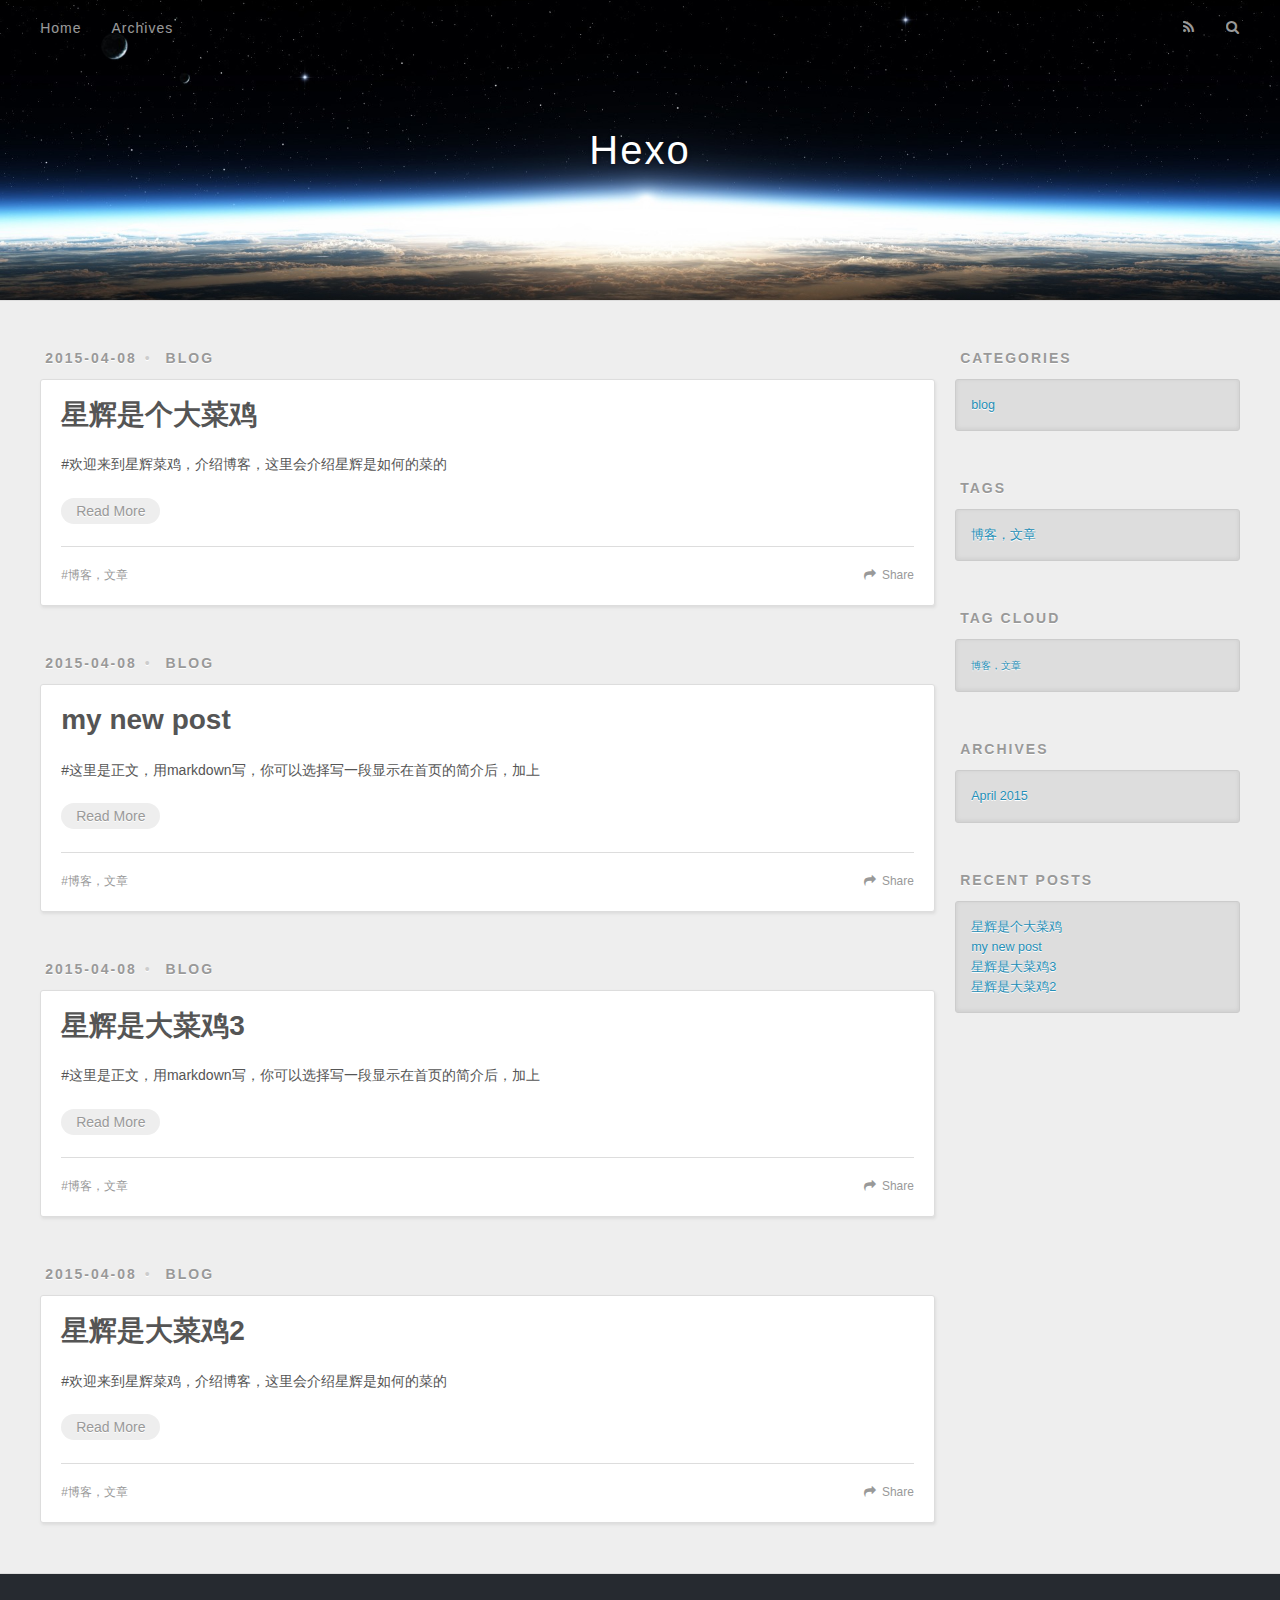
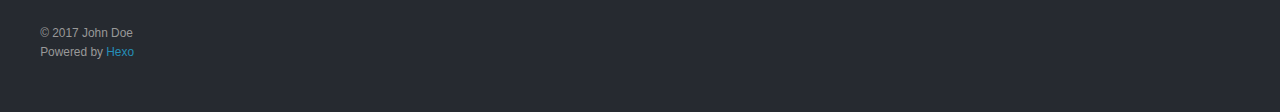
==== commit 98a1e912: "Site updated: 2017-07-12 23:08:36" ====
--- a/index.html
+++ b/index.html
@@ -61,6 +61,53 @@
       <div class="outer">
         <section id="main">
   
+    <article id="post-hello-world" class="article article-type-post" itemscope itemprop="blogPost">
+  <div class="article-meta">
+    <a href="/2015/04/08/hello-world/" class="article-date">
+  <time datetime="2015-04-08T14:56:29.000Z" itemprop="datePublished">2015-04-08</time>
+</a>
+    
+  <div class="article-category">
+    <a class="article-category-link" href="/categories/blog/">blog</a>
+  </div>
+
+  </div>
+  <div class="article-inner">
+    
+    
+      <header class="article-header">
+        
+  
+    <h1 itemprop="name">
+      <a class="article-title" href="/2015/04/08/hello-world/">星辉是个大菜鸡</a>
+    </h1>
+  
+
+      </header>
+    
+    <div class="article-entry" itemprop="articleBody">
+      
+        <p>#欢迎来到星辉菜鸡，介绍博客，这里会介绍星辉是如何的菜的<br>
+        
+          <p class="article-more-link">
+            <a href="/2015/04/08/hello-world/#more">Read More</a>
+          </p>
+        
+      
+    </div>
+    <footer class="article-footer">
+      <a data-url="http://yoursite.com/2015/04/08/hello-world/" data-id="cj5154ni300008kxpd3ucavjn" class="article-share-link">Share</a>
+      
+      
+  <ul class="article-tag-list"><li class="article-tag-list-item"><a class="article-tag-list-link" href="/tags/博客，文章/">博客，文章</a></li></ul>
+
+    </footer>
+  </div>
+  
+</article>
+
+
+  
     <article id="post-my-new-post" class="article article-type-post" itemscope itemprop="blogPost">
   <div class="article-meta">
     <a href="/2015/04/08/my-new-post/" class="article-date">
@@ -96,7 +143,7 @@
       
     </div>
     <footer class="article-footer">
-      <a data-url="http://yoursite.com/2015/04/08/my-new-post/" data-id="cj5151m0g0000sgxpnssc7uph" class="article-share-link">Share</a>
+      <a data-url="http://yoursite.com/2015/04/08/my-new-post/" data-id="cj5154ni800018kxprjs652je" class="article-share-link">Share</a>
       
       
   <ul class="article-tag-list"><li class="article-tag-list-item"><a class="article-tag-list-link" href="/tags/博客，文章/">博客，文章</a></li></ul>
@@ -126,7 +173,7 @@
         
   
     <h1 itemprop="name">
-      <a class="article-title" href="/2015/04/08/今天真是一个好日子啊/">今天是个好日子</a>
+      <a class="article-title" href="/2015/04/08/今天真是一个好日子啊/">星辉是大菜鸡3</a>
     </h1>
   
 
@@ -143,7 +190,7 @@
       
     </div>
     <footer class="article-footer">
-      <a data-url="http://yoursite.com/2015/04/08/今天真是一个好日子啊/" data-id="cj5151m0n0001sgxpch76rf2x" class="article-share-link">Share</a>
+      <a data-url="http://yoursite.com/2015/04/08/今天真是一个好日子啊/" data-id="cj5154nid00048kxpnnuwmjdr" class="article-share-link">Share</a>
       
       
   <ul class="article-tag-list"><li class="article-tag-list-item"><a class="article-tag-list-link" href="/tags/博客，文章/">博客，文章</a></li></ul>
@@ -190,54 +237,7 @@
       
     </div>
     <footer class="article-footer">
-      <a data-url="http://yoursite.com/2015/04/08/星辉是大菜鸡2/" data-id="cj5151m0r0004sgxpqzwqy1kg" class="article-share-link">Share</a>
-      
-      
-  <ul class="article-tag-list"><li class="article-tag-list-item"><a class="article-tag-list-link" href="/tags/博客，文章/">博客，文章</a></li></ul>
-
-    </footer>
-  </div>
-  
-</article>
-
-
-  
-    <article id="post-hello-world" class="article article-type-post" itemscope itemprop="blogPost">
-  <div class="article-meta">
-    <a href="/2015/04/08/hello-world/" class="article-date">
-  <time datetime="2015-04-08T14:56:29.000Z" itemprop="datePublished">2015-04-08</time>
-</a>
-    
-  <div class="article-category">
-    <a class="article-category-link" href="/categories/blog/">blog</a>
-  </div>
-
-  </div>
-  <div class="article-inner">
-    
-    
-      <header class="article-header">
-        
-  
-    <h1 itemprop="name">
-      <a class="article-title" href="/2015/04/08/hello-world/">星辉是个大菜鸡</a>
-    </h1>
-  
-
-      </header>
-    
-    <div class="article-entry" itemprop="articleBody">
-      
-        <p>#欢迎来到星辉菜鸡，介绍博客，这里会介绍星辉是如何的菜的<br>
-        
-          <p class="article-more-link">
-            <a href="/2015/04/08/hello-world/#more">Read More</a>
-          </p>
-        
-      
-    </div>
-    <footer class="article-footer">
-      <a data-url="http://yoursite.com/2015/04/08/hello-world/" data-id="cj5151m0s0005sgxpv62eyall" class="article-share-link">Share</a>
+      <a data-url="http://yoursite.com/2015/04/08/星辉是大菜鸡2/" data-id="cj5154nif00058kxp0fkrxb2n" class="article-share-link">Share</a>
       
       
   <ul class="article-tag-list"><li class="article-tag-list-item"><a class="article-tag-list-link" href="/tags/博客，文章/">博客，文章</a></li></ul>
@@ -300,19 +300,19 @@
       <ul>
         
           <li>
+            <a href="/2015/04/08/hello-world/">星辉是个大菜鸡</a>
+          </li>
+        
+          <li>
             <a href="/2015/04/08/my-new-post/">my new post</a>
           </li>
         
           <li>
-            <a href="/2015/04/08/今天真是一个好日子啊/">今天是个好日子</a>
+            <a href="/2015/04/08/今天真是一个好日子啊/">星辉是大菜鸡3</a>
           </li>
         
           <li>
             <a href="/2015/04/08/星辉是大菜鸡2/">星辉是大菜鸡2</a>
-          </li>
-        
-          <li>
-            <a href="/2015/04/08/hello-world/">星辉是个大菜鸡</a>
           </li>
         
       </ul>
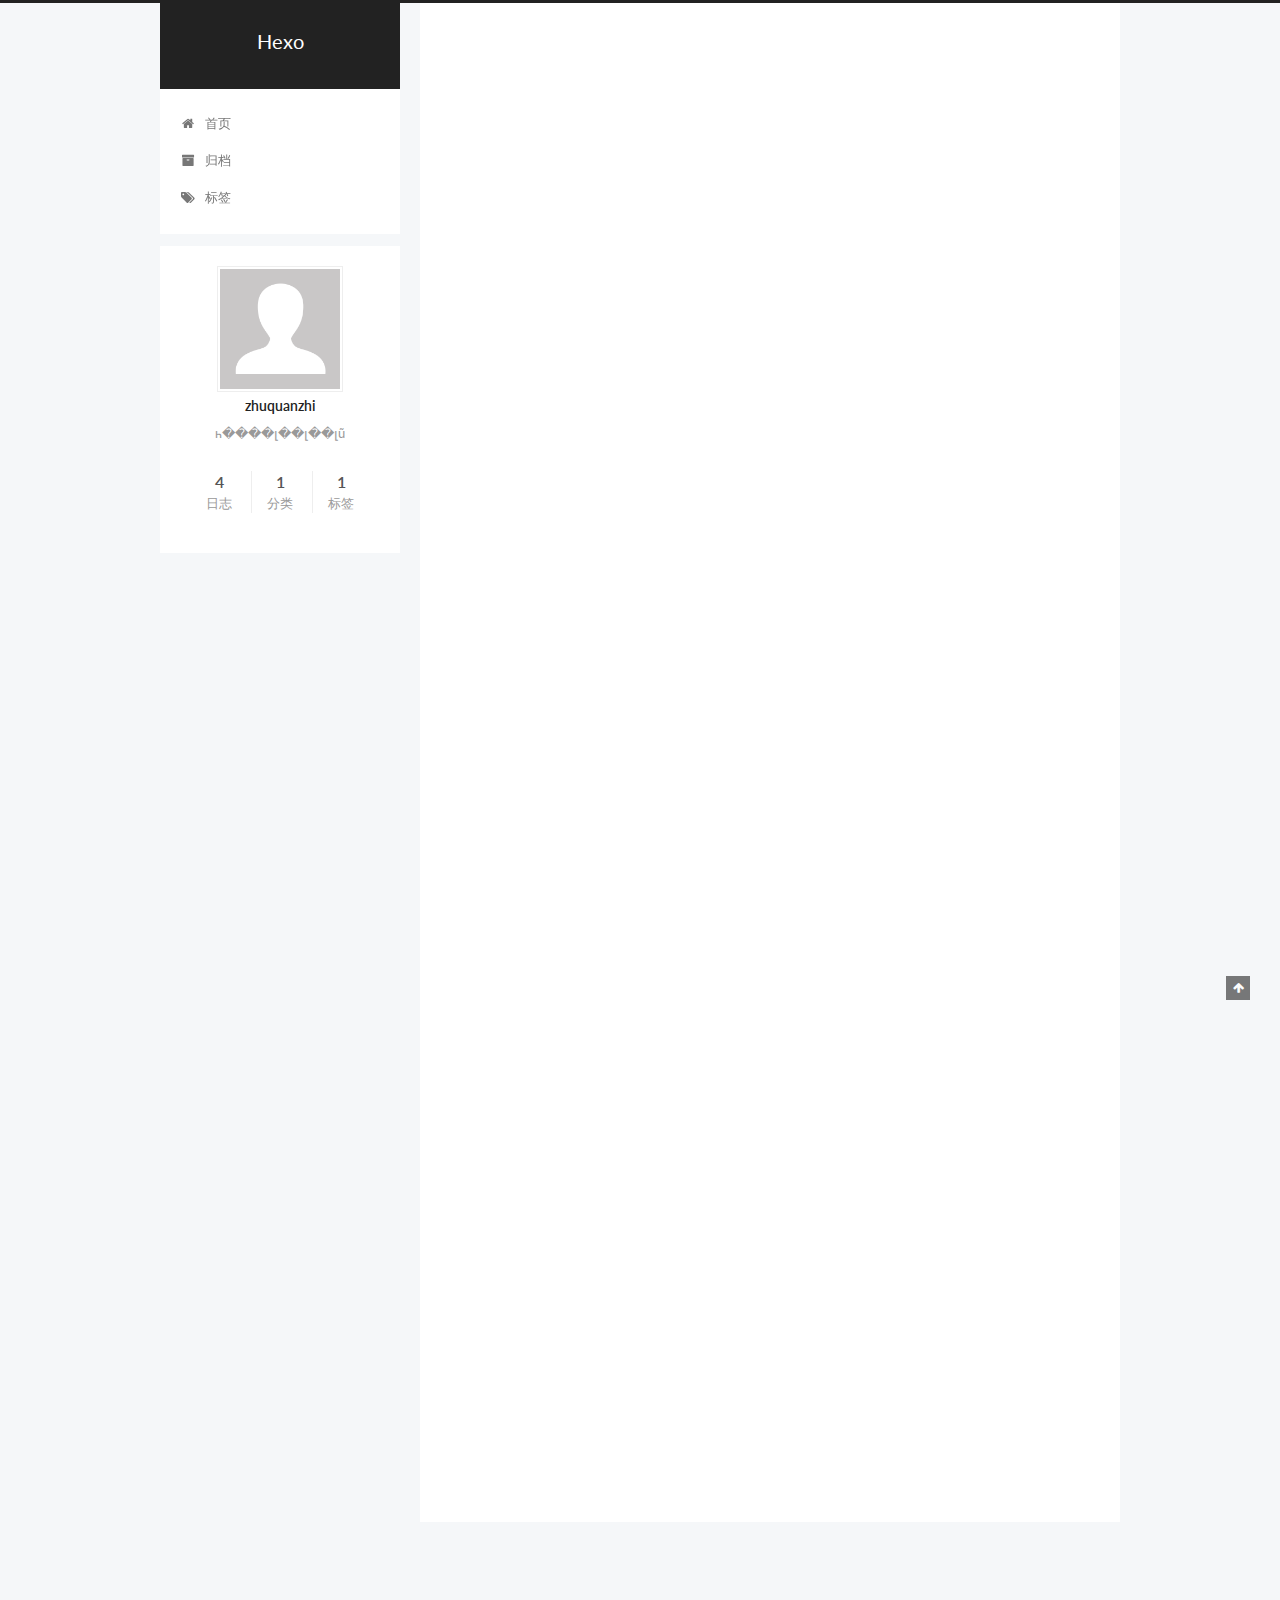
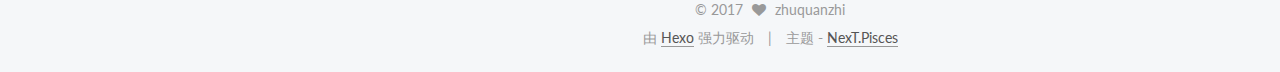
==== commit 3863080e: "Site updated: 2017-07-13 09:40:50" ====
--- a/index.html
+++ b/index.html
@@ -1,356 +1,1073 @@
-<!DOCTYPE html>
-<html>
+<!doctype html>
+
+
+
+  
+
+
+<html class="theme-next pisces use-motion" lang="zh-Hans">
 <head>
-  <meta charset="utf-8">
-  
-  <title>Hexo</title>
-  <meta name="viewport" content="width=device-width, initial-scale=1, maximum-scale=1">
-  <meta property="og:type" content="website">
+  <meta charset="UTF-8"/>
+<meta http-equiv="X-UA-Compatible" content="IE=edge" />
+<meta name="viewport" content="width=device-width, initial-scale=1, maximum-scale=1"/>
+
+
+
+
+
+
+
+
+
+<meta http-equiv="Cache-Control" content="no-transform" />
+<meta http-equiv="Cache-Control" content="no-siteapp" />
+
+
+
+
+
+
+
+
+
+
+
+
+
+
+
+  
+  
+  <link href="/lib/fancybox/source/jquery.fancybox.css?v=2.1.5" rel="stylesheet" type="text/css" />
+
+
+
+
+  
+  
+  
+  
+
+  
+    
+    
+  
+
+  
+
+  
+
+  
+
+  
+
+  
+    
+    
+    <link href="//fonts.googleapis.com/css?family=Lato:300,300italic,400,400italic,700,700italic&subset=latin,latin-ext" rel="stylesheet" type="text/css">
+  
+
+
+
+
+
+
+<link href="/lib/font-awesome/css/font-awesome.min.css?v=4.6.2" rel="stylesheet" type="text/css" />
+
+<link href="/css/main.css?v=5.1.1" rel="stylesheet" type="text/css" />
+
+
+  <meta name="keywords" content="Hexo, NexT" />
+
+
+
+
+
+
+
+
+  <link rel="shortcut icon" type="image/x-icon" href="/favicon.ico?v=5.1.1" />
+
+
+
+
+
+
+<meta name="description" content="һ����լ��լ��լũ">
+<meta property="og:type" content="website">
 <meta property="og:title" content="Hexo">
 <meta property="og:url" content="http://yoursite.com/index.html">
 <meta property="og:site_name" content="Hexo">
+<meta property="og:description" content="һ����լ��լ��լũ">
 <meta name="twitter:card" content="summary">
 <meta name="twitter:title" content="Hexo">
-  
-    <link rel="alternate" href="/atom.xml" title="Hexo" type="application/atom+xml">
-  
-  
-    <link rel="icon" href="/favicon.png">
-  
-  
-    <link href="//fonts.googleapis.com/css?family=Source+Code+Pro" rel="stylesheet" type="text/css">
-  
-  <link rel="stylesheet" href="/css/style.css">
-  
+<meta name="twitter:description" content="һ����լ��լ��լũ">
+
+
+
+<script type="text/javascript" id="hexo.configurations">
+  var NexT = window.NexT || {};
+  var CONFIG = {
+    root: '/',
+    scheme: 'Pisces',
+    sidebar: {"position":"left","display":"post","offset":12,"offset_float":0,"b2t":false,"scrollpercent":false,"onmobile":false},
+    fancybox: true,
+    motion: true,
+    duoshuo: {
+      userId: '0',
+      author: '博主'
+    },
+    algolia: {
+      applicationID: '',
+      apiKey: '',
+      indexName: '',
+      hits: {"per_page":10},
+      labels: {"input_placeholder":"Search for Posts","hits_empty":"We didn't find any results for the search: ${query}","hits_stats":"${hits} results found in ${time} ms"}
+    }
+  };
+</script>
+
+
+
+  <link rel="canonical" href="http://yoursite.com/"/>
+
+
+
+
+
+  <title>Hexo</title>
+  
+
+
+
+
+
+
+
+
+
+
+
+
+
 
 </head>
 
-<body>
-  <div id="container">
-    <div id="wrap">
-      <header id="header">
-  <div id="banner"></div>
-  <div id="header-outer" class="outer">
-    <div id="header-title" class="inner">
-      <h1 id="logo-wrap">
-        <a href="/" id="logo">Hexo</a>
-      </h1>
-      
-    </div>
-    <div id="header-inner" class="inner">
-      <nav id="main-nav">
-        <a id="main-nav-toggle" class="nav-icon"></a>
-        
-          <a class="main-nav-link" href="/">Home</a>
-        
-          <a class="main-nav-link" href="/archives">Archives</a>
-        
-      </nav>
-      <nav id="sub-nav">
-        
-          <a id="nav-rss-link" class="nav-icon" href="/atom.xml" title="RSS Feed"></a>
-        
-        <a id="nav-search-btn" class="nav-icon" title="Search"></a>
-      </nav>
-      <div id="search-form-wrap">
-        <form action="//google.com/search" method="get" accept-charset="UTF-8" class="search-form"><input type="search" name="q" class="search-form-input" placeholder="Search"><button type="submit" class="search-form-submit">&#xF002;</button><input type="hidden" name="sitesearch" value="http://yoursite.com"></form>
+<body itemscope itemtype="http://schema.org/WebPage" lang="zh-Hans">
+
+  
+  
+    
+  
+
+  <div class="container sidebar-position-left 
+   page-home 
+ ">
+    <div class="headband"></div>
+
+    <header id="header" class="header" itemscope itemtype="http://schema.org/WPHeader">
+      <div class="header-inner"><div class="site-brand-wrapper">
+  <div class="site-meta ">
+    
+
+    <div class="custom-logo-site-title">
+      <a href="/"  class="brand" rel="start">
+        <span class="logo-line-before"><i></i></span>
+        <span class="site-title">Hexo</span>
+        <span class="logo-line-after"><i></i></span>
+      </a>
+    </div>
+      
+        <p class="site-subtitle"></p>
+      
+  </div>
+
+  <div class="site-nav-toggle">
+    <button>
+      <span class="btn-bar"></span>
+      <span class="btn-bar"></span>
+      <span class="btn-bar"></span>
+    </button>
+  </div>
+</div>
+
+<nav class="site-nav">
+  
+
+  
+    <ul id="menu" class="menu">
+      
+        
+        <li class="menu-item menu-item-home">
+          <a href="/" rel="section">
+            
+              <i class="menu-item-icon fa fa-fw fa-home"></i> <br />
+            
+            首页
+          </a>
+        </li>
+      
+        
+        <li class="menu-item menu-item-archives">
+          <a href="/archives/" rel="section">
+            
+              <i class="menu-item-icon fa fa-fw fa-archive"></i> <br />
+            
+            归档
+          </a>
+        </li>
+      
+        
+        <li class="menu-item menu-item-tags">
+          <a href="/tags/" rel="section">
+            
+              <i class="menu-item-icon fa fa-fw fa-tags"></i> <br />
+            
+            标签
+          </a>
+        </li>
+      
+
+      
+    </ul>
+  
+
+  
+</nav>
+
+
+
+ </div>
+    </header>
+
+    <main id="main" class="main">
+      <div class="main-inner">
+        <div class="content-wrap">
+          <div id="content" class="content">
+            
+  <section id="posts" class="posts-expand">
+    
+      
+
+  
+
+  
+  
+  
+
+  <article class="post post-type-normal " itemscope itemtype="http://schema.org/Article">
+    <link itemprop="mainEntityOfPage" href="http://yoursite.com/2015/04/08/hello-world/">
+
+    <span hidden itemprop="author" itemscope itemtype="http://schema.org/Person">
+      <meta itemprop="name" content="zhuquanzhi">
+      <meta itemprop="description" content="">
+      <meta itemprop="image" content="/images/avatar.gif">
+    </span>
+
+    <span hidden itemprop="publisher" itemscope itemtype="http://schema.org/Organization">
+      <meta itemprop="name" content="Hexo">
+    </span>
+
+    
+      <header class="post-header">
+
+        
+        
+          <h1 class="post-title" itemprop="name headline">
+                
+                <a class="post-title-link" href="/2015/04/08/hello-world/" itemprop="url">星辉是个大菜鸡</a></h1>
+        
+
+        <div class="post-meta">
+          <span class="post-time">
+            
+              <span class="post-meta-item-icon">
+                <i class="fa fa-calendar-o"></i>
+              </span>
+              
+                <span class="post-meta-item-text">发表于</span>
+              
+              <time title="创建于" itemprop="dateCreated datePublished" datetime="2015-04-08T22:56:29+08:00">
+                2015-04-08
+              </time>
+            
+
+            
+
+            
+          </span>
+
+          
+            <span class="post-category" >
+            
+              <span class="post-meta-divider">|</span>
+            
+              <span class="post-meta-item-icon">
+                <i class="fa fa-folder-o"></i>
+              </span>
+              
+                <span class="post-meta-item-text">分类于</span>
+              
+              
+                <span itemprop="about" itemscope itemtype="http://schema.org/Thing">
+                  <a href="/categories/blog/" itemprop="url" rel="index">
+                    <span itemprop="name">blog</span>
+                  </a>
+                </span>
+
+                
+                
+              
+            </span>
+          
+
+          
+            
+          
+
+          
+          
+
+          
+
+          
+
+          
+
+        </div>
+      </header>
+    
+
+    <div class="post-body" itemprop="articleBody">
+
+      
+      
+
+      
+        
+          <p>#欢迎来到星辉菜鸡，介绍博客，这里会介绍星辉是如何的菜的<br>
+          <!--noindex-->
+          <div class="post-button text-center">
+            <a class="btn" href="/2015/04/08/hello-world/#more" rel="contents">
+              阅读全文 &raquo;
+            </a>
+          </div>
+          <!--/noindex-->
+        
+      
+    </div>
+
+    <div>
+      
+    </div>
+
+    <div>
+      
+    </div>
+
+    <div>
+      
+    </div>
+
+    <footer class="post-footer">
+      
+
+      
+
+      
+
+      
+      
+        <div class="post-eof"></div>
+      
+    </footer>
+  </article>
+
+
+    
+      
+
+  
+
+  
+  
+  
+
+  <article class="post post-type-normal " itemscope itemtype="http://schema.org/Article">
+    <link itemprop="mainEntityOfPage" href="http://yoursite.com/2015/04/08/my-new-post/">
+
+    <span hidden itemprop="author" itemscope itemtype="http://schema.org/Person">
+      <meta itemprop="name" content="zhuquanzhi">
+      <meta itemprop="description" content="">
+      <meta itemprop="image" content="/images/avatar.gif">
+    </span>
+
+    <span hidden itemprop="publisher" itemscope itemtype="http://schema.org/Organization">
+      <meta itemprop="name" content="Hexo">
+    </span>
+
+    
+      <header class="post-header">
+
+        
+        
+          <h1 class="post-title" itemprop="name headline">
+                
+                <a class="post-title-link" href="/2015/04/08/my-new-post/" itemprop="url">my new post</a></h1>
+        
+
+        <div class="post-meta">
+          <span class="post-time">
+            
+              <span class="post-meta-item-icon">
+                <i class="fa fa-calendar-o"></i>
+              </span>
+              
+                <span class="post-meta-item-text">发表于</span>
+              
+              <time title="创建于" itemprop="dateCreated datePublished" datetime="2015-04-08T22:56:29+08:00">
+                2015-04-08
+              </time>
+            
+
+            
+
+            
+          </span>
+
+          
+            <span class="post-category" >
+            
+              <span class="post-meta-divider">|</span>
+            
+              <span class="post-meta-item-icon">
+                <i class="fa fa-folder-o"></i>
+              </span>
+              
+                <span class="post-meta-item-text">分类于</span>
+              
+              
+                <span itemprop="about" itemscope itemtype="http://schema.org/Thing">
+                  <a href="/categories/blog/" itemprop="url" rel="index">
+                    <span itemprop="name">blog</span>
+                  </a>
+                </span>
+
+                
+                
+              
+            </span>
+          
+
+          
+            
+          
+
+          
+          
+
+          
+
+          
+
+          
+
+        </div>
+      </header>
+    
+
+    <div class="post-body" itemprop="articleBody">
+
+      
+      
+
+      
+        
+          <p>#这里是正文，用markdown写，你可以选择写一段显示在首页的简介后，加上<br>
+          <!--noindex-->
+          <div class="post-button text-center">
+            <a class="btn" href="/2015/04/08/my-new-post/#more" rel="contents">
+              阅读全文 &raquo;
+            </a>
+          </div>
+          <!--/noindex-->
+        
+      
+    </div>
+
+    <div>
+      
+    </div>
+
+    <div>
+      
+    </div>
+
+    <div>
+      
+    </div>
+
+    <footer class="post-footer">
+      
+
+      
+
+      
+
+      
+      
+        <div class="post-eof"></div>
+      
+    </footer>
+  </article>
+
+
+    
+      
+
+  
+
+  
+  
+  
+
+  <article class="post post-type-normal " itemscope itemtype="http://schema.org/Article">
+    <link itemprop="mainEntityOfPage" href="http://yoursite.com/2015/04/08/星辉是大菜鸡2/">
+
+    <span hidden itemprop="author" itemscope itemtype="http://schema.org/Person">
+      <meta itemprop="name" content="zhuquanzhi">
+      <meta itemprop="description" content="">
+      <meta itemprop="image" content="/images/avatar.gif">
+    </span>
+
+    <span hidden itemprop="publisher" itemscope itemtype="http://schema.org/Organization">
+      <meta itemprop="name" content="Hexo">
+    </span>
+
+    
+      <header class="post-header">
+
+        
+        
+          <h1 class="post-title" itemprop="name headline">
+                
+                <a class="post-title-link" href="/2015/04/08/星辉是大菜鸡2/" itemprop="url">星辉是大菜鸡2</a></h1>
+        
+
+        <div class="post-meta">
+          <span class="post-time">
+            
+              <span class="post-meta-item-icon">
+                <i class="fa fa-calendar-o"></i>
+              </span>
+              
+                <span class="post-meta-item-text">发表于</span>
+              
+              <time title="创建于" itemprop="dateCreated datePublished" datetime="2015-04-08T22:56:29+08:00">
+                2015-04-08
+              </time>
+            
+
+            
+
+            
+          </span>
+
+          
+            <span class="post-category" >
+            
+              <span class="post-meta-divider">|</span>
+            
+              <span class="post-meta-item-icon">
+                <i class="fa fa-folder-o"></i>
+              </span>
+              
+                <span class="post-meta-item-text">分类于</span>
+              
+              
+                <span itemprop="about" itemscope itemtype="http://schema.org/Thing">
+                  <a href="/categories/blog/" itemprop="url" rel="index">
+                    <span itemprop="name">blog</span>
+                  </a>
+                </span>
+
+                
+                
+              
+            </span>
+          
+
+          
+            
+          
+
+          
+          
+
+          
+
+          
+
+          
+
+        </div>
+      </header>
+    
+
+    <div class="post-body" itemprop="articleBody">
+
+      
+      
+
+      
+        
+          <p>#欢迎来到星辉菜鸡，介绍博客，这里会介绍星辉是如何的菜的<br>
+          <!--noindex-->
+          <div class="post-button text-center">
+            <a class="btn" href="/2015/04/08/星辉是大菜鸡2/#more" rel="contents">
+              阅读全文 &raquo;
+            </a>
+          </div>
+          <!--/noindex-->
+        
+      
+    </div>
+
+    <div>
+      
+    </div>
+
+    <div>
+      
+    </div>
+
+    <div>
+      
+    </div>
+
+    <footer class="post-footer">
+      
+
+      
+
+      
+
+      
+      
+        <div class="post-eof"></div>
+      
+    </footer>
+  </article>
+
+
+    
+      
+
+  
+
+  
+  
+  
+
+  <article class="post post-type-normal " itemscope itemtype="http://schema.org/Article">
+    <link itemprop="mainEntityOfPage" href="http://yoursite.com/2015/04/08/今天真是一个好日子啊/">
+
+    <span hidden itemprop="author" itemscope itemtype="http://schema.org/Person">
+      <meta itemprop="name" content="zhuquanzhi">
+      <meta itemprop="description" content="">
+      <meta itemprop="image" content="/images/avatar.gif">
+    </span>
+
+    <span hidden itemprop="publisher" itemscope itemtype="http://schema.org/Organization">
+      <meta itemprop="name" content="Hexo">
+    </span>
+
+    
+      <header class="post-header">
+
+        
+        
+          <h1 class="post-title" itemprop="name headline">
+                
+                <a class="post-title-link" href="/2015/04/08/今天真是一个好日子啊/" itemprop="url">星辉是大菜鸡3</a></h1>
+        
+
+        <div class="post-meta">
+          <span class="post-time">
+            
+              <span class="post-meta-item-icon">
+                <i class="fa fa-calendar-o"></i>
+              </span>
+              
+                <span class="post-meta-item-text">发表于</span>
+              
+              <time title="创建于" itemprop="dateCreated datePublished" datetime="2015-04-08T22:56:29+08:00">
+                2015-04-08
+              </time>
+            
+
+            
+
+            
+          </span>
+
+          
+            <span class="post-category" >
+            
+              <span class="post-meta-divider">|</span>
+            
+              <span class="post-meta-item-icon">
+                <i class="fa fa-folder-o"></i>
+              </span>
+              
+                <span class="post-meta-item-text">分类于</span>
+              
+              
+                <span itemprop="about" itemscope itemtype="http://schema.org/Thing">
+                  <a href="/categories/blog/" itemprop="url" rel="index">
+                    <span itemprop="name">blog</span>
+                  </a>
+                </span>
+
+                
+                
+              
+            </span>
+          
+
+          
+            
+          
+
+          
+          
+
+          
+
+          
+
+          
+
+        </div>
+      </header>
+    
+
+    <div class="post-body" itemprop="articleBody">
+
+      
+      
+
+      
+        
+          <p>#这里是正文，用markdown写，你可以选择写一段显示在首页的简介后，加上<br>
+          <!--noindex-->
+          <div class="post-button text-center">
+            <a class="btn" href="/2015/04/08/今天真是一个好日子啊/#more" rel="contents">
+              阅读全文 &raquo;
+            </a>
+          </div>
+          <!--/noindex-->
+        
+      
+    </div>
+
+    <div>
+      
+    </div>
+
+    <div>
+      
+    </div>
+
+    <div>
+      
+    </div>
+
+    <footer class="post-footer">
+      
+
+      
+
+      
+
+      
+      
+        <div class="post-eof"></div>
+      
+    </footer>
+  </article>
+
+
+    
+  </section>
+
+  
+
+
+          </div>
+          
+
+
+          
+
+        </div>
+        
+          
+  
+  <div class="sidebar-toggle">
+    <div class="sidebar-toggle-line-wrap">
+      <span class="sidebar-toggle-line sidebar-toggle-line-first"></span>
+      <span class="sidebar-toggle-line sidebar-toggle-line-middle"></span>
+      <span class="sidebar-toggle-line sidebar-toggle-line-last"></span>
+    </div>
+  </div>
+
+  <aside id="sidebar" class="sidebar">
+    
+    <div class="sidebar-inner">
+
+      
+
+      
+
+      <section class="site-overview sidebar-panel sidebar-panel-active">
+        <div class="site-author motion-element" itemprop="author" itemscope itemtype="http://schema.org/Person">
+          <img class="site-author-image" itemprop="image"
+               src="/images/avatar.gif"
+               alt="zhuquanzhi" />
+          <p class="site-author-name" itemprop="name">zhuquanzhi</p>
+           
+              <p class="site-description motion-element" itemprop="description">һ����լ��լ��լũ</p>
+          
+        </div>
+        <nav class="site-state motion-element">
+
+          
+            <div class="site-state-item site-state-posts">
+              <a href="/archives/">
+                <span class="site-state-item-count">4</span>
+                <span class="site-state-item-name">日志</span>
+              </a>
+            </div>
+          
+
+          
+            
+            
+            <div class="site-state-item site-state-categories">
+              
+                <span class="site-state-item-count">1</span>
+                <span class="site-state-item-name">分类</span>
+              
+            </div>
+          
+
+          
+            
+            
+            <div class="site-state-item site-state-tags">
+              
+                <span class="site-state-item-count">1</span>
+                <span class="site-state-item-name">标签</span>
+              
+            </div>
+          
+
+        </nav>
+
+        
+
+        <div class="links-of-author motion-element">
+          
+        </div>
+
+        
+        
+
+        
+        
+
+        
+
+
+      </section>
+
+      
+
+      
+
+    </div>
+  </aside>
+
+
+        
       </div>
-    </div>
+    </main>
+
+    <footer id="footer" class="footer">
+      <div class="footer-inner">
+        <div class="copyright" >
+  
+  &copy; 
+  <span itemprop="copyrightYear">2017</span>
+  <span class="with-love">
+    <i class="fa fa-heart"></i>
+  </span>
+  <span class="author" itemprop="copyrightHolder">zhuquanzhi</span>
+</div>
+
+
+<div class="powered-by">
+  由 <a class="theme-link" href="https://hexo.io">Hexo</a> 强力驱动
+</div>
+
+<div class="theme-info">
+  主题 -
+  <a class="theme-link" href="https://github.com/iissnan/hexo-theme-next">
+    NexT.Pisces
+  </a>
+</div>
+
+
+        
+
+        
+      </div>
+    </footer>
+
+    
+      <div class="back-to-top">
+        <i class="fa fa-arrow-up"></i>
+        
+      </div>
+    
+
   </div>
-</header>
-      <div class="outer">
-        <section id="main">
-  
-    <article id="post-hello-world" class="article article-type-post" itemscope itemprop="blogPost">
-  <div class="article-meta">
-    <a href="/2015/04/08/hello-world/" class="article-date">
-  <time datetime="2015-04-08T14:56:29.000Z" itemprop="datePublished">2015-04-08</time>
-</a>
-    
-  <div class="article-category">
-    <a class="article-category-link" href="/categories/blog/">blog</a>
-  </div>
-
-  </div>
-  <div class="article-inner">
-    
-    
-      <header class="article-header">
-        
-  
-    <h1 itemprop="name">
-      <a class="article-title" href="/2015/04/08/hello-world/">星辉是个大菜鸡</a>
-    </h1>
-  
-
-      </header>
-    
-    <div class="article-entry" itemprop="articleBody">
-      
-        <p>#欢迎来到星辉菜鸡，介绍博客，这里会介绍星辉是如何的菜的<br>
-        
-          <p class="article-more-link">
-            <a href="/2015/04/08/hello-world/#more">Read More</a>
-          </p>
-        
-      
-    </div>
-    <footer class="article-footer">
-      <a data-url="http://yoursite.com/2015/04/08/hello-world/" data-id="cj5154ni300008kxpd3ucavjn" class="article-share-link">Share</a>
-      
-      
-  <ul class="article-tag-list"><li class="article-tag-list-item"><a class="article-tag-list-link" href="/tags/博客，文章/">博客，文章</a></li></ul>
-
-    </footer>
-  </div>
-  
-</article>
-
-
-  
-    <article id="post-my-new-post" class="article article-type-post" itemscope itemprop="blogPost">
-  <div class="article-meta">
-    <a href="/2015/04/08/my-new-post/" class="article-date">
-  <time datetime="2015-04-08T14:56:29.000Z" itemprop="datePublished">2015-04-08</time>
-</a>
-    
-  <div class="article-category">
-    <a class="article-category-link" href="/categories/blog/">blog</a>
-  </div>
-
-  </div>
-  <div class="article-inner">
-    
-    
-      <header class="article-header">
-        
-  
-    <h1 itemprop="name">
-      <a class="article-title" href="/2015/04/08/my-new-post/">my new post</a>
-    </h1>
-  
-
-      </header>
-    
-    <div class="article-entry" itemprop="articleBody">
-      
-        <p>#这里是正文，用markdown写，你可以选择写一段显示在首页的简介后，加上<br>
-        
-          <p class="article-more-link">
-            <a href="/2015/04/08/my-new-post/#more">Read More</a>
-          </p>
-        
-      
-    </div>
-    <footer class="article-footer">
-      <a data-url="http://yoursite.com/2015/04/08/my-new-post/" data-id="cj5154ni800018kxprjs652je" class="article-share-link">Share</a>
-      
-      
-  <ul class="article-tag-list"><li class="article-tag-list-item"><a class="article-tag-list-link" href="/tags/博客，文章/">博客，文章</a></li></ul>
-
-    </footer>
-  </div>
-  
-</article>
-
-
-  
-    <article id="post-今天真是一个好日子啊" class="article article-type-post" itemscope itemprop="blogPost">
-  <div class="article-meta">
-    <a href="/2015/04/08/今天真是一个好日子啊/" class="article-date">
-  <time datetime="2015-04-08T14:56:29.000Z" itemprop="datePublished">2015-04-08</time>
-</a>
-    
-  <div class="article-category">
-    <a class="article-category-link" href="/categories/blog/">blog</a>
-  </div>
-
-  </div>
-  <div class="article-inner">
-    
-    
-      <header class="article-header">
-        
-  
-    <h1 itemprop="name">
-      <a class="article-title" href="/2015/04/08/今天真是一个好日子啊/">星辉是大菜鸡3</a>
-    </h1>
-  
-
-      </header>
-    
-    <div class="article-entry" itemprop="articleBody">
-      
-        <p>#这里是正文，用markdown写，你可以选择写一段显示在首页的简介后，加上<br>
-        
-          <p class="article-more-link">
-            <a href="/2015/04/08/今天真是一个好日子啊/#more">Read More</a>
-          </p>
-        
-      
-    </div>
-    <footer class="article-footer">
-      <a data-url="http://yoursite.com/2015/04/08/今天真是一个好日子啊/" data-id="cj5154nid00048kxpnnuwmjdr" class="article-share-link">Share</a>
-      
-      
-  <ul class="article-tag-list"><li class="article-tag-list-item"><a class="article-tag-list-link" href="/tags/博客，文章/">博客，文章</a></li></ul>
-
-    </footer>
-  </div>
-  
-</article>
-
-
-  
-    <article id="post-星辉是大菜鸡2" class="article article-type-post" itemscope itemprop="blogPost">
-  <div class="article-meta">
-    <a href="/2015/04/08/星辉是大菜鸡2/" class="article-date">
-  <time datetime="2015-04-08T14:56:29.000Z" itemprop="datePublished">2015-04-08</time>
-</a>
-    
-  <div class="article-category">
-    <a class="article-category-link" href="/categories/blog/">blog</a>
-  </div>
-
-  </div>
-  <div class="article-inner">
-    
-    
-      <header class="article-header">
-        
-  
-    <h1 itemprop="name">
-      <a class="article-title" href="/2015/04/08/星辉是大菜鸡2/">星辉是大菜鸡2</a>
-    </h1>
-  
-
-      </header>
-    
-    <div class="article-entry" itemprop="articleBody">
-      
-        <p>#欢迎来到星辉菜鸡，介绍博客，这里会介绍星辉是如何的菜的<br>
-        
-          <p class="article-more-link">
-            <a href="/2015/04/08/星辉是大菜鸡2/#more">Read More</a>
-          </p>
-        
-      
-    </div>
-    <footer class="article-footer">
-      <a data-url="http://yoursite.com/2015/04/08/星辉是大菜鸡2/" data-id="cj5154nif00058kxp0fkrxb2n" class="article-share-link">Share</a>
-      
-      
-  <ul class="article-tag-list"><li class="article-tag-list-item"><a class="article-tag-list-link" href="/tags/博客，文章/">博客，文章</a></li></ul>
-
-    </footer>
-  </div>
-  
-</article>
-
-
-  
-
-</section>
-        
-          <aside id="sidebar">
-  
-    
-  <div class="widget-wrap">
-    <h3 class="widget-title">Categories</h3>
-    <div class="widget">
-      <ul class="category-list"><li class="category-list-item"><a class="category-list-link" href="/categories/blog/">blog</a></li></ul>
-    </div>
-  </div>
-
-
-  
-    
-  <div class="widget-wrap">
-    <h3 class="widget-title">Tags</h3>
-    <div class="widget">
-      <ul class="tag-list"><li class="tag-list-item"><a class="tag-list-link" href="/tags/博客，文章/">博客，文章</a></li></ul>
-    </div>
-  </div>
-
-
-  
-    
-  <div class="widget-wrap">
-    <h3 class="widget-title">Tag Cloud</h3>
-    <div class="widget tagcloud">
-      <a href="/tags/博客，文章/" style="font-size: 10px;">博客，文章</a>
-    </div>
-  </div>
-
-  
-    
-  <div class="widget-wrap">
-    <h3 class="widget-title">Archives</h3>
-    <div class="widget">
-      <ul class="archive-list"><li class="archive-list-item"><a class="archive-list-link" href="/archives/2015/04/">April 2015</a></li></ul>
-    </div>
-  </div>
-
-
-  
-    
-  <div class="widget-wrap">
-    <h3 class="widget-title">Recent Posts</h3>
-    <div class="widget">
-      <ul>
-        
-          <li>
-            <a href="/2015/04/08/hello-world/">星辉是个大菜鸡</a>
-          </li>
-        
-          <li>
-            <a href="/2015/04/08/my-new-post/">my new post</a>
-          </li>
-        
-          <li>
-            <a href="/2015/04/08/今天真是一个好日子啊/">星辉是大菜鸡3</a>
-          </li>
-        
-          <li>
-            <a href="/2015/04/08/星辉是大菜鸡2/">星辉是大菜鸡2</a>
-          </li>
-        
-      </ul>
-    </div>
-  </div>
-
-  
-</aside>
-        
-      </div>
-      <footer id="footer">
-  
-  <div class="outer">
-    <div id="footer-info" class="inner">
-      &copy; 2017 John Doe<br>
-      Powered by <a href="http://hexo.io/" target="_blank">Hexo</a>
-    </div>
-  </div>
-</footer>
-    </div>
-    <nav id="mobile-nav">
-  
-    <a href="/" class="mobile-nav-link">Home</a>
-  
-    <a href="/archives" class="mobile-nav-link">Archives</a>
-  
-</nav>
-    
-
-<script src="//ajax.googleapis.com/ajax/libs/jquery/2.0.3/jquery.min.js"></script>
-
-
-  <link rel="stylesheet" href="/fancybox/jquery.fancybox.css">
-  <script src="/fancybox/jquery.fancybox.pack.js"></script>
-
-
-<script src="/js/script.js"></script>
-
-  </div>
+
+  
+
+<script type="text/javascript">
+  if (Object.prototype.toString.call(window.Promise) !== '[object Function]') {
+    window.Promise = null;
+  }
+</script>
+
+
+
+
+
+
+
+
+
+  
+
+
+
+
+
+
+
+
+
+
+
+
+  
+  <script type="text/javascript" src="/lib/jquery/index.js?v=2.1.3"></script>
+
+  
+  <script type="text/javascript" src="/lib/fastclick/lib/fastclick.min.js?v=1.0.6"></script>
+
+  
+  <script type="text/javascript" src="/lib/jquery_lazyload/jquery.lazyload.js?v=1.9.7"></script>
+
+  
+  <script type="text/javascript" src="/lib/velocity/velocity.min.js?v=1.2.1"></script>
+
+  
+  <script type="text/javascript" src="/lib/velocity/velocity.ui.min.js?v=1.2.1"></script>
+
+  
+  <script type="text/javascript" src="/lib/fancybox/source/jquery.fancybox.pack.js?v=2.1.5"></script>
+
+
+  
+
+
+  <script type="text/javascript" src="/js/src/utils.js?v=5.1.1"></script>
+
+  <script type="text/javascript" src="/js/src/motion.js?v=5.1.1"></script>
+
+
+
+  
+  
+
+
+  <script type="text/javascript" src="/js/src/affix.js?v=5.1.1"></script>
+
+  <script type="text/javascript" src="/js/src/schemes/pisces.js?v=5.1.1"></script>
+
+
+
+  
+    <script type="text/javascript" src="/js/src/scrollspy.js?v=5.1.1"></script>
+<script type="text/javascript" src="/js/src/post-details.js?v=5.1.1"></script>
+
+  
+
+  
+
+
+  <script type="text/javascript" src="/js/src/bootstrap.js?v=5.1.1"></script>
+
+
+
+  
+
+
+  
+
+
+
+
+	
+
+
+
+
+
+  
+
+
+
+
+
+  
+
+
+
+
+
+
+  
+
+
+
+
+
+  
+
+  
+
+  
+
+  
+
+  
+
+  
+
 </body>
-</html>+</html>
--- a/css/main.css
+++ b/css/main.css
@@ -0,0 +1,2843 @@
+/* normalize.css v3.0.2 | MIT License | git.io/normalize */
+html {
+  font-family: sans-serif; /* 1 */
+  -ms-text-size-adjust: 100%; /* 2 */
+  -webkit-text-size-adjust: 100%; /* 2 */
+}
+body {
+  margin: 0;
+}
+article,
+aside,
+details,
+figcaption,
+figure,
+footer,
+header,
+hgroup,
+main,
+menu,
+nav,
+section,
+summary {
+  display: block;
+}
+audio,
+canvas,
+progress,
+video {
+  display: inline-block; /* 1 */
+  vertical-align: baseline; /* 2 */
+}
+audio:not([controls]) {
+  display: none;
+  height: 0;
+}
+[hidden],
+template {
+  display: none;
+}
+a {
+  background-color: transparent;
+}
+a:active,
+a:hover {
+  outline: 0;
+}
+abbr[title] {
+  border-bottom: 1px dotted;
+}
+b,
+strong {
+  font-weight: bold;
+}
+dfn {
+  font-style: italic;
+}
+h1 {
+  font-size: 2em;
+  margin: 0.67em 0;
+}
+mark {
+  background: #ff0;
+  color: #000;
+}
+small {
+  font-size: 80%;
+}
+sub,
+sup {
+  font-size: 75%;
+  line-height: 0;
+  position: relative;
+  vertical-align: baseline;
+}
+sup {
+  top: -0.5em;
+}
+sub {
+  bottom: -0.25em;
+}
+img {
+  border: 0;
+}
+svg:not(:root) {
+  overflow: hidden;
+}
+figure {
+  margin: 1em 40px;
+}
+hr {
+  -moz-box-sizing: content-box;
+  box-sizing: content-box;
+  height: 0;
+}
+pre {
+  overflow: auto;
+}
+code,
+kbd,
+pre,
+samp {
+  font-family: monospace, monospace;
+  font-size: 1em;
+}
+button,
+input,
+optgroup,
+select,
+textarea {
+  color: inherit; /* 1 */
+  font: inherit; /* 2 */
+  margin: 0; /* 3 */
+}
+button {
+  overflow: visible;
+}
+button,
+select {
+  text-transform: none;
+}
+button,
+html input[type="button"],
+input[type="reset"],
+input[type="submit"] {
+  -webkit-appearance: button; /* 2 */
+  cursor: pointer; /* 3 */
+}
+button[disabled],
+html input[disabled] {
+  cursor: default;
+}
+button::-moz-focus-inner,
+input::-moz-focus-inner {
+  border: 0;
+  padding: 0;
+}
+input {
+  line-height: normal;
+}
+input[type="checkbox"],
+input[type="radio"] {
+  box-sizing: border-box; /* 1 */
+  padding: 0; /* 2 */
+}
+input[type="number"]::-webkit-inner-spin-button,
+input[type="number"]::-webkit-outer-spin-button {
+  height: auto;
+}
+input[type="search"] {
+  -webkit-appearance: textfield; /* 1 */
+  -moz-box-sizing: content-box;
+  -webkit-box-sizing: content-box; /* 2 */
+  box-sizing: content-box;
+}
+input[type="search"]::-webkit-search-cancel-button,
+input[type="search"]::-webkit-search-decoration {
+  -webkit-appearance: none;
+}
+fieldset {
+  border: 1px solid #c0c0c0;
+  margin: 0 2px;
+  padding: 0.35em 0.625em 0.75em;
+}
+legend {
+  border: 0; /* 1 */
+  padding: 0; /* 2 */
+}
+textarea {
+  overflow: auto;
+}
+optgroup {
+  font-weight: bold;
+}
+table {
+  border-collapse: collapse;
+  border-spacing: 0;
+}
+td,
+th {
+  padding: 0;
+}
+::selection {
+  background: #262a30;
+  color: #fff;
+}
+body {
+  position: relative;
+  font-family: 'Lato', "PingFang SC", "Microsoft YaHei", sans-serif;
+  font-size: 14px;
+  line-height: 2;
+  color: #555;
+  background: #f5f7f9;
+}
+@media (max-width: 767px) {
+  body {
+    padding-right: 0 !important;
+  }
+}
+@media (min-width: 768px) and (max-width: 991px) {
+  body {
+    padding-right: 0 !important;
+  }
+}
+@media (min-width: 1600px) {
+  body {
+    font-size: 16px;
+  }
+}
+h1,
+h2,
+h3,
+h4,
+h5,
+h6 {
+  margin: 0;
+  padding: 0;
+  font-weight: bold;
+  line-height: 1.5;
+  font-family: 'Lato', "PingFang SC", "Microsoft YaHei", sans-serif;
+}
+h2,
+h3,
+h4,
+h5,
+h6 {
+  margin: 20px 0 15px;
+}
+h1 {
+  font-size: 22px;
+}
+@media (max-width: 767px) {
+  h1 {
+    font-size: 18px;
+  }
+}
+h2 {
+  font-size: 20px;
+}
+@media (max-width: 767px) {
+  h2 {
+    font-size: 16px;
+  }
+}
+h3 {
+  font-size: 18px;
+}
+@media (max-width: 767px) {
+  h3 {
+    font-size: 14px;
+  }
+}
+h4 {
+  font-size: 16px;
+}
+@media (max-width: 767px) {
+  h4 {
+    font-size: 12px;
+  }
+}
+h5 {
+  font-size: 14px;
+}
+@media (max-width: 767px) {
+  h5 {
+    font-size: 10px;
+  }
+}
+h6 {
+  font-size: 12px;
+}
+@media (max-width: 767px) {
+  h6 {
+    font-size: 8px;
+  }
+}
+p {
+  margin: 0 0 25px 0;
+}
+a {
+  color: #555;
+  text-decoration: none;
+  border-bottom: 1px solid #999;
+  word-wrap: break-word;
+}
+a:hover {
+  color: #222;
+  border-bottom-color: #222;
+}
+blockquote {
+  margin: 0;
+  padding: 0;
+}
+img {
+  display: block;
+  margin: auto;
+  max-width: 100%;
+  height: auto;
+}
+hr {
+  margin: 40px 0;
+  height: 3px;
+  border: none;
+  background-color: #ddd;
+  background-image: repeating-linear-gradient(-45deg, #fff, #fff 4px, transparent 4px, transparent 8px);
+}
+blockquote {
+  padding: 0 15px;
+  color: #666;
+  border-left: 4px solid #ddd;
+}
+blockquote cite::before {
+  content: "-";
+  padding: 0 5px;
+}
+dt {
+  font-weight: 700;
+}
+dd {
+  margin: 0;
+  padding: 0;
+}
+.text-left {
+  text-align: left;
+}
+.text-center {
+  text-align: center;
+}
+.text-right {
+  text-align: right;
+}
+.text-justify {
+  text-align: justify;
+}
+.text-nowrap {
+  white-space: nowrap;
+}
+.text-lowercase {
+  text-transform: lowercase;
+}
+.text-uppercase {
+  text-transform: uppercase;
+}
+.text-capitalize {
+  text-transform: capitalize;
+}
+.center-block {
+  display: block;
+  margin-left: auto;
+  margin-right: auto;
+}
+.clearfix:before,
+.clearfix:after {
+  content: " ";
+  display: table;
+}
+.clearfix:after {
+  clear: both;
+}
+.pullquote {
+  width: 45%;
+}
+.pullquote.left {
+  float: left;
+  margin-left: 5px;
+  margin-right: 10px;
+}
+.pullquote.right {
+  float: right;
+  margin-left: 10px;
+  margin-right: 5px;
+}
+.affix.affix.affix {
+  position: fixed;
+}
+.translation {
+  margin-top: -20px;
+  font-size: 14px;
+  color: #999;
+}
+.scrollbar-measure {
+  width: 100px;
+  height: 100px;
+  overflow: scroll;
+  position: absolute;
+  top: -9999px;
+}
+.use-motion .motion-element {
+  opacity: 0;
+}
+table {
+  margin: 20px 0;
+  width: 100%;
+  border-collapse: collapse;
+  border-spacing: 0;
+  border: 1px solid #ddd;
+  font-size: 14px;
+  table-layout: fixed;
+  word-wrap: break-all;
+}
+table>tbody>tr:nth-of-type(odd) {
+  background-color: #f9f9f9;
+}
+table>tbody>tr:hover {
+  background-color: #f5f5f5;
+}
+caption,
+th,
+td {
+  padding: 8px;
+  text-align: left;
+  vertical-align: middle;
+  font-weight: normal;
+}
+th,
+td {
+  border-bottom: 3px solid #ddd;
+  border-right: 1px solid #eee;
+}
+th {
+  padding-bottom: 10px;
+  font-weight: 700;
+}
+td {
+  border-bottom-width: 1px;
+}
+html,
+body {
+  height: 100%;
+}
+.container {
+  position: relative;
+  min-height: 100%;
+}
+.header-inner {
+  margin: 0 auto;
+  padding: 100px 0 70px;
+  width: 700px;
+}
+@media (min-width: 1600px) {
+  .container .header-inner {
+    width: 900px;
+  }
+}
+.main {
+  padding-bottom: 150px;
+}
+.main-inner {
+  margin: 0 auto;
+  width: 700px;
+}
+@media (min-width: 1600px) {
+  .container .main-inner {
+    width: 900px;
+  }
+}
+.footer {
+  position: absolute;
+  left: 0;
+  bottom: 0;
+  width: 100%;
+  min-height: 50px;
+}
+.footer-inner {
+  box-sizing: border-box;
+  margin: 20px auto;
+  width: 700px;
+}
+@media (min-width: 1600px) {
+  .container .footer-inner {
+    width: 900px;
+  }
+}
+pre,
+.highlight {
+  overflow: auto;
+  margin: 20px 0;
+  padding: 0;
+  font-size: 13px;
+  color: #4d4d4c;
+  background: #f7f7f7;
+  line-height: 1.6;
+}
+pre,
+code {
+  font-family: consolas, Menlo, "PingFang SC", "Microsoft YaHei", monospace;
+}
+code {
+  padding: 2px 4px;
+  word-wrap: break-word;
+  color: #555;
+  background: #eee;
+  border-radius: 3px;
+  font-size: 13px;
+}
+pre code {
+  padding: 0;
+  color: #4d4d4c;
+  background: none;
+  text-shadow: none;
+}
+.highlight {
+  border-radius: 1px;
+}
+.highlight pre {
+  border: none;
+  margin: 0;
+  padding: 10px 0;
+}
+.highlight table {
+  margin: 0;
+  width: auto;
+  border: none;
+}
+.highlight td {
+  border: none;
+  padding: 0;
+}
+.highlight figcaption {
+  font-size: 1em;
+  color: #4d4d4c;
+  line-height: 1em;
+  margin-bottom: 1em;
+}
+.highlight figcaption:before,
+.highlight figcaption:after {
+  content: " ";
+  display: table;
+}
+.highlight figcaption:after {
+  clear: both;
+}
+.highlight figcaption a {
+  float: right;
+  color: #4d4d4c;
+}
+.highlight figcaption a:hover {
+  border-bottom-color: #4d4d4c;
+}
+.highlight .gutter pre {
+  padding-left: 10px;
+  padding-right: 10px;
+  color: #869194;
+  text-align: right;
+  background-color: #eff2f3;
+}
+.highlight .code pre {
+  width: 100%;
+  padding-left: 10px;
+  padding-right: 10px;
+  background-color: #f7f7f7;
+}
+.highlight .line {
+  height: 20px;
+}
+.gutter {
+  -webkit-user-select: none;
+  -moz-user-select: none;
+  -ms-user-select: none;
+  user-select: none;
+}
+.gist table {
+  width: auto;
+}
+.gist table td {
+  border: none;
+}
+pre .deletion {
+  background: #fdd;
+}
+pre .addition {
+  background: #dfd;
+}
+pre .meta {
+  color: #8959a8;
+}
+pre .comment {
+  color: #8e908c;
+}
+pre .variable,
+pre .attribute,
+pre .tag,
+pre .regexp,
+pre .ruby .constant,
+pre .xml .tag .title,
+pre .xml .pi,
+pre .xml .doctype,
+pre .html .doctype,
+pre .css .id,
+pre .css .class,
+pre .css .pseudo {
+  color: #c82829;
+}
+pre .number,
+pre .preprocessor,
+pre .built_in,
+pre .literal,
+pre .params,
+pre .constant,
+pre .command {
+  color: #f5871f;
+}
+pre .ruby .class .title,
+pre .css .rules .attribute,
+pre .string,
+pre .value,
+pre .inheritance,
+pre .header,
+pre .ruby .symbol,
+pre .xml .cdata,
+pre .special,
+pre .number,
+pre .formula {
+  color: #718c00;
+}
+pre .title,
+pre .css .hexcolor {
+  color: #3e999f;
+}
+pre .function,
+pre .python .decorator,
+pre .python .title,
+pre .ruby .function .title,
+pre .ruby .title .keyword,
+pre .perl .sub,
+pre .javascript .title,
+pre .coffeescript .title {
+  color: #4271ae;
+}
+pre .keyword,
+pre .javascript .function {
+  color: #8959a8;
+}
+.full-image.full-image.full-image {
+  border: none;
+  max-width: 100%;
+  width: auto;
+  margin: 20px auto;
+}
+@media (min-width: 992px) {
+  .full-image.full-image.full-image {
+    max-width: none;
+    width: 118%;
+    margin: 0 -9%;
+  }
+}
+.blockquote-center,
+.page-home .post-type-quote blockquote,
+.page-post-detail .post-type-quote blockquote {
+  position: relative;
+  margin: 40px 0;
+  padding: 0;
+  border-left: none;
+  text-align: center;
+}
+.blockquote-center::before,
+.page-home .post-type-quote blockquote::before,
+.page-post-detail .post-type-quote blockquote::before,
+.blockquote-center::after,
+.page-home .post-type-quote blockquote::after,
+.page-post-detail .post-type-quote blockquote::after {
+  position: absolute;
+  content: ' ';
+  display: block;
+  width: 100%;
+  height: 24px;
+  opacity: 0.2;
+  background-repeat: no-repeat;
+  background-position: 0 -6px;
+  background-size: 22px 22px;
+}
+.blockquote-center::before,
+.page-home .post-type-quote blockquote::before,
+.page-post-detail .post-type-quote blockquote::before {
+  top: -20px;
+  background-image: url("../images/quote-l.svg");
+  border-top: 1px solid #ccc;
+}
+.blockquote-center::after,
+.page-home .post-type-quote blockquote::after,
+.page-post-detail .post-type-quote blockquote::after {
+  bottom: -20px;
+  background-image: url("../images/quote-r.svg");
+  border-bottom: 1px solid #ccc;
+  background-position: 100% 8px;
+}
+.blockquote-center p,
+.page-home .post-type-quote blockquote p,
+.page-post-detail .post-type-quote blockquote p,
+.blockquote-center div,
+.page-home .post-type-quote blockquote div,
+.page-post-detail .post-type-quote blockquote div {
+  text-align: center;
+}
+.post .post-body .group-picture img {
+  box-sizing: border-box;
+  padding: 0 3px;
+  border: none;
+}
+.post .group-picture-row {
+  overflow: hidden;
+  margin-top: 6px;
+}
+.post .group-picture-row:first-child {
+  margin-top: 0;
+}
+.post .group-picture-column {
+  float: left;
+}
+.page-post-detail .post-body .group-picture-column {
+  float: none;
+  margin-top: 10px;
+  width: auto !important;
+}
+.page-post-detail .post-body .group-picture-column img {
+  margin: 0 auto;
+}
+.page-archive .group-picture-container {
+  overflow: hidden;
+}
+.page-archive .group-picture-row {
+  float: left;
+}
+.page-archive .group-picture-row:first-child {
+  margin-top: 6px;
+}
+.page-archive .group-picture-column {
+  max-width: 150px;
+  max-height: 150px;
+}
+.note {
+  padding: 20px;
+  margin: 20px 0;
+  border: 1px solid #eee;
+  border-left-width: 5px;
+  border-radius: 3px;
+}
+.note h2,
+.note h3,
+.note h4,
+.note h5,
+.note h6 {
+  margin-top: 0;
+  margin-bottom: 5px;
+  padding-top: 0 !important;
+}
+.note p:last-child {
+  margin-bottom: 0;
+}
+.note code {
+  border-radius: 3px;
+}
+.note+.note {
+  margin-top: -5px;
+}
+.default {
+  border-left-color: #777;
+}
+.default h2,
+.default h3,
+.default h4,
+.default h5,
+.default h6 {
+  color: #777;
+}
+.primary {
+  border-left-color: #428bca;
+}
+.primary h2,
+.primary h3,
+.primary h4,
+.primary h5,
+.primary h6 {
+  color: #428bca;
+}
+.success {
+  border-left-color: #5cb85c;
+}
+.success h2,
+.success h3,
+.success h4,
+.success h5,
+.success h6 {
+  color: #5cb85c;
+}
+.danger {
+  border-left-color: #d9534f;
+}
+.danger h2,
+.danger h3,
+.danger h4,
+.danger h5,
+.danger h6 {
+  color: #d9534f;
+}
+.warning {
+  border-left-color: #f0ad4e;
+}
+.warning h2,
+.warning h3,
+.warning h4,
+.warning h5,
+.warning h6 {
+  color: #f0ad4e;
+}
+.info {
+  border-left-color: #5bc0de;
+}
+.info h2,
+.info h3,
+.info h4,
+.info h5,
+.info h6 {
+  color: #5bc0de;
+}
+.btn {
+  display: inline-block;
+  padding: 0 20px;
+  font-size: 14px;
+  color: #fff;
+  background: #222;
+  border: 2px solid #555;
+  text-decoration: none;
+  border-radius: 0;
+  transition-property: background-color;
+  transition-duration: 0.2s;
+  transition-timing-function: ease-in-out;
+  transition-delay: 0s;
+}
+.btn:hover,
+.post-button .btn:hover {
+  border-color: #222;
+  color: #fff;
+  background: #222;
+}
+.btn-bar {
+  display: block;
+  width: 22px;
+  height: 2px;
+  background: #555;
+  border-radius: 1px;
+}
+.btn-bar+.btn-bar {
+  margin-top: 4px;
+}
+.pagination {
+  margin: 120px 0 40px;
+  text-align: center;
+  border-top: 1px solid #eee;
+}
+.page-number-basic,
+.pagination .prev,
+.pagination .next,
+.pagination .page-number,
+.pagination .space {
+  display: inline-block;
+  position: relative;
+  top: -1px;
+  margin: 0 10px;
+  padding: 0 10px;
+  line-height: 30px;
+}
+@media (max-width: 767px) {
+  .page-number-basic,
+  .pagination .prev,
+  .pagination .next,
+  .pagination .page-number,
+  .pagination .space {
+    margin: 0 5px;
+  }
+}
+.pagination .prev,
+.pagination .next,
+.pagination .page-number {
+  border-bottom: 0;
+  border-top: 1px solid #eee;
+  transition-property: border-color;
+  transition-duration: 0.2s;
+  transition-timing-function: ease-in-out;
+  transition-delay: 0s;
+}
+.pagination .prev:hover,
+.pagination .next:hover,
+.pagination .page-number:hover {
+  border-top-color: #222;
+}
+.pagination .space {
+  padding: 0;
+  margin: 0;
+}
+.pagination .prev {
+  margin-left: 0;
+}
+.pagination .next {
+  margin-right: 0;
+}
+.pagination .page-number.current {
+  color: #fff;
+  background: #ccc;
+  border-top-color: #ccc;
+}
+@media (max-width: 767px) {
+  .pagination {
+    border-top: none;
+  }
+  .pagination .prev,
+  .pagination .next,
+  .pagination .page-number {
+    margin-bottom: 10px;
+    border-top: 0;
+    border-bottom: 1px solid #eee;
+  }
+  .pagination .prev:hover,
+  .pagination .next:hover,
+  .pagination .page-number:hover {
+    border-bottom-color: #222;
+  }
+}
+.comments {
+  margin: 60px 20px 0;
+}
+.tag-cloud {
+  text-align: center;
+}
+.tag-cloud a {
+  display: inline-block;
+  margin: 10px;
+}
+.back-to-top {
+  box-sizing: border-box;
+  position: fixed;
+  bottom: -100px;
+  right: 30px;
+  z-index: 1050;
+  padding: 0 6px;
+  width: 24px;
+  background: #222;
+  font-size: 12px;
+  opacity: 0.6;
+  color: #fff;
+  cursor: pointer;
+  text-align: center;
+  -webkit-transform: translateZ(0);
+  transition-property: bottom;
+  transition-duration: 0.2s;
+  transition-timing-function: ease-in-out;
+  transition-delay: 0s;
+}
+@media (min-width: 768px) and (max-width: 991px) {
+  .back-to-top {
+    display: none !important;
+  }
+}
+@media (max-width: 767px) {
+  .back-to-top {
+    display: none !important;
+  }
+}
+.back-to-top.back-to-top-on {
+  bottom: 30px;
+}
+.header {
+  background: transparent;
+}
+.header-inner {
+  position: relative;
+}
+.headband {
+  height: 3px;
+  background: #222;
+}
+.site-meta {
+  margin: 0;
+  text-align: center;
+}
+@media (max-width: 767px) {
+  .site-meta {
+    text-align: center;
+  }
+}
+.brand {
+  position: relative;
+  display: inline-block;
+  padding: 0 40px;
+  color: #fff;
+  background: #222;
+  border-bottom: none;
+}
+.brand:hover {
+  color: #fff;
+}
+.logo {
+  display: inline-block;
+  margin-right: 5px;
+  line-height: 36px;
+  vertical-align: top;
+}
+.site-title {
+  display: inline-block;
+  vertical-align: top;
+  line-height: 36px;
+  font-size: 20px;
+  font-weight: normal;
+  font-family: 'Lato', "PingFang SC", "Microsoft YaHei", sans-serif;
+}
+.site-subtitle {
+  margin-top: 10px;
+  font-size: 13px;
+  color: #ddd;
+}
+.use-motion .brand {
+  opacity: 0;
+}
+.use-motion .logo,
+.use-motion .site-title,
+.use-motion .site-subtitle {
+  opacity: 0;
+  position: relative;
+  top: -10px;
+}
+.site-nav-toggle {
+  display: none;
+  position: absolute;
+  top: 10px;
+  left: 10px;
+}
+@media (max-width: 767px) {
+  .site-nav-toggle {
+    display: block;
+  }
+}
+.site-nav-toggle button {
+  margin-top: 2px;
+  padding: 9px 10px;
+  background: transparent;
+  border: none;
+}
+@media (max-width: 767px) {
+  .site-nav {
+    display: none;
+    margin: 0 -10px;
+    padding: 0 10px;
+    clear: both;
+    border-top: 1px solid #ddd;
+  }
+}
+@media (min-width: 768px) and (max-width: 991px) {
+  .site-nav {
+    display: block !important;
+  }
+}
+@media (min-width: 992px) {
+  .site-nav {
+    display: block !important;
+  }
+}
+.menu {
+  margin-top: 20px;
+  padding-left: 0;
+  text-align: center;
+}
+.menu .menu-item {
+  display: inline-block;
+  margin: 0 10px;
+  list-style: none;
+}
+@media screen and (max-width: 767px) {
+  .menu .menu-item {
+    margin-top: 10px;
+  }
+}
+.menu .menu-item a {
+  display: block;
+  font-size: 13px;
+  line-height: inherit;
+  border-bottom: 1px solid transparent;
+  transition-property: border-color;
+  transition-duration: 0.2s;
+  transition-timing-function: ease-in-out;
+  transition-delay: 0s;
+}
+.menu .menu-item a:hover,
+.menu-item-active a {
+  border-bottom-color: #222;
+}
+.menu .menu-item .fa {
+  margin-right: 5px;
+}
+.use-motion .menu-item {
+  opacity: 0;
+}
+.post-body {
+  font-family: 'Lato', "PingFang SC", "Microsoft YaHei", sans-serif;
+}
+@media (max-width: 767px) {
+  .post-body {
+    word-break: break-word;
+  }
+}
+.post-body .fancybox img {
+  display: block !important;
+  margin: 0 auto;
+  cursor: pointer;
+  cursor: zoom-in;
+  cursor: -webkit-zoom-in;
+}
+.post-body .image-caption,
+.post-body .figure .caption {
+  margin: 10px auto 15px;
+  text-align: center;
+  font-size: 14px;
+  color: #999;
+  font-weight: bold;
+  line-height: 1;
+}
+.post-sticky-flag {
+  display: inline-block;
+  font-size: 16px;
+  -ms-transform: rotate(30deg);
+  -webkit-transform: rotate(30deg);
+  -moz-transform: rotate(30deg);
+  -ms-transform: rotate(30deg);
+  -o-transform: rotate(30deg);
+  transform: rotate(30deg);
+}
+.posts-expand {
+  padding-top: 40px;
+}
+@media (max-width: 767px) {
+  .posts-expand {
+    margin: 0 20px;
+  }
+  .post-body pre {
+    padding: 10px;
+  }
+  .post-body pre .gutter pre {
+    padding-right: 10px;
+  }
+  .post-body .highlight {
+    margin-left: 0px;
+    margin-right: 0px;
+    padding: 0;
+  }
+  .post-body .highlight .gutter pre {
+    padding-right: 10px;
+  }
+}
+@media (min-width: 992px) {
+  .posts-expand .post-body {
+    text-align: justify;
+  }
+}
+.posts-expand .post-body h2,
+.posts-expand .post-body h3,
+.posts-expand .post-body h4,
+.posts-expand .post-body h5,
+.posts-expand .post-body h6 {
+  padding-top: 10px;
+}
+.posts-expand .post-body h2 .header-anchor,
+.posts-expand .post-body h3 .header-anchor,
+.posts-expand .post-body h4 .header-anchor,
+.posts-expand .post-body h5 .header-anchor,
+.posts-expand .post-body h6 .header-anchor {
+  float: right;
+  margin-left: 10px;
+  color: #ccc;
+  border-bottom-style: none;
+  visibility: hidden;
+}
+.posts-expand .post-body h2 .header-anchor:hover,
+.posts-expand .post-body h3 .header-anchor:hover,
+.posts-expand .post-body h4 .header-anchor:hover,
+.posts-expand .post-body h5 .header-anchor:hover,
+.posts-expand .post-body h6 .header-anchor:hover {
+  color: inherit;
+}
+.posts-expand .post-body h2:hover .header-anchor,
+.posts-expand .post-body h3:hover .header-anchor,
+.posts-expand .post-body h4:hover .header-anchor,
+.posts-expand .post-body h5:hover .header-anchor,
+.posts-expand .post-body h6:hover .header-anchor {
+  visibility: visible;
+}
+.posts-expand .post-body ul li {
+  list-style: circle;
+}
+.posts-expand .post-body img {
+  box-sizing: border-box;
+  margin: auto;
+  padding: 3px;
+  border: 1px solid #ddd;
+}
+.posts-expand .fancybox img {
+  margin: 0 auto;
+}
+@media (max-width: 767px) {
+  .posts-collapse {
+    margin: 0 20px;
+  }
+  .posts-collapse .post-title,
+  .posts-collapse .post-meta {
+    display: block;
+    width: auto;
+    text-align: left;
+  }
+}
+.posts-collapse {
+  position: relative;
+  z-index: 1010;
+  margin-left: 55px;
+}
+.posts-collapse::after {
+  content: " ";
+  position: absolute;
+  top: 20px;
+  left: 0;
+  margin-left: -2px;
+  width: 4px;
+  height: 100%;
+  background: #f5f5f5;
+  z-index: -1;
+}
+@media (max-width: 767px) {
+  .posts-collapse {
+    margin: 0 20px;
+  }
+}
+.posts-collapse .collection-title {
+  position: relative;
+  margin: 60px 0;
+}
+.posts-collapse .collection-title h1,
+.posts-collapse .collection-title h2 {
+  margin-left: 20px;
+}
+.posts-collapse .collection-title small {
+  color: #bbb;
+  margin-left: 5px;
+}
+.posts-collapse .collection-title::before {
+  content: " ";
+  position: absolute;
+  left: 0;
+  top: 50%;
+  margin-left: -4px;
+  margin-top: -4px;
+  width: 8px;
+  height: 8px;
+  background: #bbb;
+  border-radius: 50%;
+}
+.posts-collapse .post {
+  margin: 30px 0;
+}
+.posts-collapse .post-header {
+  position: relative;
+  transition-duration: 0.2s;
+  transition-timing-function: ease-in-out;
+  transition-delay: 0s;
+  transition-property: border;
+  border-bottom: 1px dashed #ccc;
+}
+.posts-collapse .post-header::before {
+  content: " ";
+  position: absolute;
+  left: 0;
+  top: 12px;
+  width: 6px;
+  height: 6px;
+  margin-left: -4px;
+  background: #bbb;
+  border-radius: 50%;
+  border: 1px solid #fff;
+  transition-duration: 0.2s;
+  transition-timing-function: ease-in-out;
+  transition-delay: 0s;
+  transition-property: background;
+}
+.posts-collapse .post-header:hover {
+  border-bottom-color: #666;
+}
+.posts-collapse .post-header:hover::before {
+  background: #222;
+}
+.posts-collapse .post-meta {
+  position: absolute;
+  font-size: 12px;
+  left: 20px;
+  top: 5px;
+}
+.posts-collapse .post-comments-count {
+  display: none;
+}
+.posts-collapse .post-title {
+  margin-left: 60px;
+  font-size: 16px;
+  font-weight: normal;
+  line-height: inherit;
+}
+.posts-collapse .post-title::after {
+  margin-left: 3px;
+  opacity: 0.6;
+}
+.posts-collapse .post-title a {
+  color: #666;
+  border-bottom: none;
+}
+.page-home .post-type-quote .post-header,
+.page-post-detail .post-type-quote .post-header,
+.page-home .post-type-quote .post-tags,
+.page-post-detail .post-type-quote .post-tags {
+  display: none;
+}
+.posts-expand .post-title {
+  font-size: 26px;
+  text-align: center;
+  word-break: break-word;
+  font-weight: 400;
+}
+@media (max-width: 767px) {
+  .posts-expand .post-title {
+    font-size: 22px;
+  }
+}
+.posts-expand .post-title-link {
+  display: inline-block;
+  position: relative;
+  color: #555;
+  border-bottom: none;
+  line-height: 1.2;
+  vertical-align: top;
+}
+.posts-expand .post-title-link::before {
+  content: "";
+  position: absolute;
+  width: 100%;
+  height: 2px;
+  bottom: 0;
+  left: 0;
+  background-color: #000;
+  visibility: hidden;
+  -webkit-transform: scaleX(0);
+  -moz-transform: scaleX(0);
+  -ms-transform: scaleX(0);
+  -o-transform: scaleX(0);
+  transform: scaleX(0);
+  transition-duration: 0.2s;
+  transition-timing-function: ease-in-out;
+  transition-delay: 0s;
+}
+.posts-expand .post-title-link:hover::before {
+  visibility: visible;
+  -webkit-transform: scaleX(1);
+  -moz-transform: scaleX(1);
+  -ms-transform: scaleX(1);
+  -o-transform: scaleX(1);
+  transform: scaleX(1);
+}
+.posts-expand .post-title-link .fa {
+  font-size: 16px;
+}
+.posts-expand .post-meta {
+  margin: 3px 0 60px 0;
+  color: #999;
+  font-family: 'Lato', "PingFang SC", "Microsoft YaHei", sans-serif;
+  font-size: 12px;
+  text-align: center;
+}
+.posts-expand .post-meta .post-category-list {
+  display: inline-block;
+  margin: 0;
+  padding: 3px;
+}
+.posts-expand .post-meta .post-category-list-link {
+  color: #999;
+}
+.posts-expand .post-meta .post-description {
+  font-size: 14px;
+  margin-top: 2px;
+}
+.post-wordcount {
+  display: inline-block;
+}
+.post-meta-divider {
+  margin: 0 0.5em;
+}
+.post-meta-item-icon {
+  margin-right: 3px;
+}
+@media (min-width: 768px) and (max-width: 991px) {
+  .post-meta-item-icon {
+    display: inline-block;
+  }
+}
+@media (max-width: 767px) {
+  .post-meta-item-icon {
+    display: inline-block;
+  }
+}
+@media (min-width: 768px) and (max-width: 991px) {
+  .post-meta-item-text {
+    display: none;
+  }
+}
+@media (max-width: 767px) {
+  .post-meta-item-text {
+    display: none;
+  }
+}
+@media (max-width: 767px) {
+  .posts-expand .post-comments-count {
+    display: none;
+  }
+}
+.post-button {
+  margin-top: 50px;
+}
+.post-button .btn {
+  color: #555;
+  font-size: 14px;
+  background: #fff;
+  border-radius: 2px;
+  line-height: 2;
+  margin: 0 4px 8px 4px;
+}
+.post-button .fa-fw {
+  width: 1.285714285714286em;
+  text-align: left;
+}
+.posts-expand .post-tags {
+  margin-top: 40px;
+  text-align: center;
+}
+.posts-expand .post-tags a {
+  display: inline-block;
+  margin-right: 10px;
+  font-size: 13px;
+}
+.post-nav {
+  display: table;
+  margin-top: 15px;
+  width: 100%;
+  border-top: 1px solid #eee;
+}
+.post-nav-divider {
+  display: table-cell;
+  width: 10%;
+}
+.post-nav-item {
+  display: table-cell;
+  padding: 10px 0 0 0;
+  width: 45%;
+  vertical-align: top;
+}
+.post-nav-item a {
+  position: relative;
+  display: block;
+  line-height: 25px;
+  font-size: 14px;
+  color: #555;
+  border-bottom: none;
+}
+.post-nav-item a:hover {
+  color: #222;
+  border-bottom: none;
+}
+.post-nav-item a:active {
+  top: 2px;
+}
+.post-nav-item .fa {
+  position: absolute;
+  top: 8px;
+  left: 0;
+  font-size: 12px;
+}
+.post-nav-next a {
+  padding-left: 15px;
+}
+.post-nav-prev {
+  text-align: right;
+}
+.post-nav-prev a {
+  padding-right: 15px;
+}
+.post-nav-prev .fa {
+  right: 0;
+  left: auto;
+}
+.posts-expand .post-eof {
+  display: block;
+  margin: 80px auto 60px;
+  width: 8%;
+  height: 1px;
+  background: #ccc;
+  text-align: center;
+}
+.post:last-child .post-eof.post-eof.post-eof {
+  display: none;
+}
+.post-gallery {
+  display: table;
+  table-layout: fixed;
+  width: 100%;
+  border-collapse: separate;
+}
+.post-gallery-row {
+  display: table-row;
+}
+.post-gallery .post-gallery-img {
+  display: table-cell;
+  text-align: center;
+  vertical-align: middle;
+  border: none;
+}
+.post-gallery .post-gallery-img img {
+  max-width: 100%;
+  max-height: 100%;
+  border: none;
+}
+.fancybox-close,
+.fancybox-close:hover {
+  border: none;
+}
+.sidebar {
+  position: fixed;
+  right: 0;
+  top: 0;
+  bottom: 0;
+  width: 0;
+  z-index: 1040;
+  box-shadow: inset 0 2px 6px #000;
+  background: #222;
+  -webkit-transform: translateZ(0);
+}
+.sidebar a {
+  color: #999;
+  border-bottom-color: #555;
+}
+.sidebar a:hover {
+  color: #eee;
+}
+@media (min-width: 768px) and (max-width: 991px) {
+  .sidebar {
+    display: none !important;
+  }
+}
+@media (max-width: 767px) {
+  .sidebar {
+    display: none !important;
+  }
+}
+.sidebar-inner {
+  position: relative;
+  padding: 20px 10px;
+  color: #999;
+  text-align: center;
+}
+.sidebar-toggle {
+  position: fixed;
+  right: 30px;
+  bottom: 45px;
+  width: 14px;
+  height: 14px;
+  padding: 5px;
+  background: #222;
+  line-height: 0;
+  z-index: 1050;
+  cursor: pointer;
+  -webkit-transform: translateZ(0);
+}
+@media (min-width: 768px) and (max-width: 991px) {
+  .sidebar-toggle {
+    display: none !important;
+  }
+}
+@media (max-width: 767px) {
+  .sidebar-toggle {
+    display: none !important;
+  }
+}
+.sidebar-toggle-line {
+  position: relative;
+  display: inline-block;
+  vertical-align: top;
+  height: 2px;
+  width: 100%;
+  background: #fff;
+  margin-top: 3px;
+}
+.sidebar-toggle-line:first-child {
+  margin-top: 0;
+}
+.site-author-image {
+  display: block;
+  margin: 0 auto;
+  padding: 2px;
+  max-width: 120px;
+  height: auto;
+  border: 1px solid #eee;
+}
+.site-author-name {
+  margin: 0;
+  text-align: center;
+  color: #222;
+  font-weight: 600;
+}
+.site-description {
+  margin-top: 0;
+  text-align: center;
+  font-size: 13px;
+  color: #999;
+}
+.site-state {
+  overflow: hidden;
+  line-height: 1.4;
+  white-space: nowrap;
+  text-align: center;
+}
+.site-state-item {
+  display: inline-block;
+  padding: 0 15px;
+  border-left: 1px solid #eee;
+}
+.site-state-item:first-child {
+  border-left: none;
+}
+.site-state-item a {
+  border-bottom: none;
+}
+.site-state-item-count {
+  display: block;
+  text-align: center;
+  color: inherit;
+  font-weight: 600;
+  font-size: 16px;
+}
+.site-state-item-name {
+  font-size: 13px;
+  color: #999;
+}
+.feed-link {
+  margin-top: 20px;
+}
+.feed-link a {
+  display: inline-block;
+  padding: 0 15px;
+  color: #fc6423;
+  border: 1px solid #fc6423;
+  border-radius: 4px;
+}
+.feed-link a i {
+  color: #fc6423;
+  font-size: 14px;
+}
+.feed-link a:hover {
+  color: #fff;
+  background: #fc6423;
+}
+.feed-link a:hover i {
+  color: #fff;
+}
+.links-of-author {
+  margin-top: 20px;
+}
+.links-of-author a {
+  display: inline-block;
+  vertical-align: middle;
+  margin-right: 10px;
+  margin-bottom: 10px;
+  border-bottom-color: #555;
+  font-size: 13px;
+}
+.links-of-author a:before {
+  display: inline-block;
+  vertical-align: middle;
+  margin-right: 3px;
+  content: " ";
+  width: 4px;
+  height: 4px;
+  border-radius: 50%;
+  background: #82ffff;
+}
+.links-of-blogroll {
+  font-size: 13px;
+}
+.links-of-blogroll-title {
+  margin-top: 20px;
+  font-size: 14px;
+  font-weight: 600;
+}
+.links-of-blogroll-list {
+  margin: 0;
+  padding: 0;
+  list-style: none;
+}
+.links-of-blogroll-item {
+  padding: 2px 10px;
+}
+.sidebar-nav {
+  margin: 0 0 20px;
+  padding-left: 0;
+}
+.sidebar-nav li {
+  display: inline-block;
+  cursor: pointer;
+  border-bottom: 1px solid transparent;
+  font-size: 14px;
+  color: #555;
+}
+.sidebar-nav li:hover {
+  color: #fc6423;
+}
+.page-post-detail .sidebar-nav-toc {
+  padding: 0 5px;
+}
+.page-post-detail .sidebar-nav-overview {
+  margin-left: 10px;
+}
+.sidebar-nav .sidebar-nav-active {
+  color: #fc6423;
+  border-bottom-color: #fc6423;
+}
+.sidebar-nav .sidebar-nav-active:hover {
+  color: #fc6423;
+}
+.sidebar-panel {
+  display: none;
+}
+.sidebar-panel-active {
+  display: block;
+}
+.post-toc-empty {
+  font-size: 14px;
+  color: #666;
+}
+.post-toc-wrap {
+  overflow: hidden;
+}
+.post-toc {
+  overflow: auto;
+}
+.post-toc ol {
+  margin: 0;
+  padding: 0 2px 5px 10px;
+  text-align: left;
+  list-style: none;
+  font-size: 14px;
+}
+.post-toc ol > ol {
+  padding-left: 0;
+}
+.post-toc ol a {
+  transition-duration: 0.2s;
+  transition-timing-function: ease-in-out;
+  transition-delay: 0s;
+  transition-property: all;
+  color: #666;
+  border-bottom-color: #ccc;
+}
+.post-toc ol a:hover {
+  color: #000;
+  border-bottom-color: #000;
+}
+.post-toc .nav-item {
+  overflow: hidden;
+  text-overflow: ellipsis;
+  white-space: nowrap;
+  line-height: 1.8;
+}
+.post-toc .nav .nav-child {
+  display: none;
+}
+.post-toc .nav .active > .nav-child {
+  display: block;
+}
+.post-toc .nav .active-current > .nav-child {
+  display: block;
+}
+.post-toc .nav .active-current > .nav-child > .nav-item {
+  display: block;
+}
+.post-toc .nav .active > a {
+  color: #fc6423;
+  border-bottom-color: #fc6423;
+}
+.post-toc .nav .active-current > a {
+  color: #fc6423;
+}
+.post-toc .nav .active-current > a:hover {
+  color: #fc6423;
+}
+.footer {
+  font-size: 14px;
+  color: #999;
+}
+.footer img {
+  border: none;
+}
+.footer-inner {
+  text-align: center;
+}
+.with-love {
+  display: inline-block;
+  margin: 0 5px;
+}
+.powered-by,
+.theme-info {
+  display: inline-block;
+}
+.powered-by {
+  margin-right: 10px;
+}
+.powered-by::after {
+  content: "|";
+  padding-left: 10px;
+}
+.cc-license {
+  margin-top: 10px;
+  text-align: center;
+}
+.cc-license .cc-opacity {
+  opacity: 0.7;
+  border-bottom: none;
+}
+.cc-license .cc-opacity:hover {
+  opacity: 0.9;
+}
+.cc-license img {
+  display: inline-block;
+}
+.theme-next #ds-thread #ds-reset {
+  color: #555;
+}
+.theme-next #ds-thread #ds-reset .ds-replybox {
+  margin-bottom: 30px;
+}
+.theme-next #ds-thread #ds-reset .ds-replybox .ds-avatar,
+.theme-next #ds-reset .ds-avatar img {
+  box-shadow: none;
+}
+.theme-next #ds-thread #ds-reset .ds-textarea-wrapper {
+  border-color: #c7d4e1;
+  background: none;
+  border-top-right-radius: 3px;
+  border-top-left-radius: 3px;
+}
+.theme-next #ds-thread #ds-reset .ds-textarea-wrapper textarea {
+  height: 60px;
+}
+.theme-next #ds-reset .ds-rounded-top {
+  border-radius: 0;
+}
+.theme-next #ds-thread #ds-reset .ds-post-toolbar {
+  box-sizing: border-box;
+  border: 1px solid #c7d4e1;
+  background: #f6f8fa;
+}
+.theme-next #ds-thread #ds-reset .ds-post-options {
+  height: 40px;
+  border: none;
+  background: none;
+}
+.theme-next #ds-thread #ds-reset .ds-toolbar-buttons {
+  top: 11px;
+}
+.theme-next #ds-thread #ds-reset .ds-sync {
+  top: 5px;
+}
+.theme-next #ds-thread #ds-reset .ds-post-button {
+  top: 4px;
+  right: 5px;
+  width: 90px;
+  height: 30px;
+  border: 1px solid #c5ced7;
+  border-radius: 3px;
+  background-image: linear-gradient(#fbfbfc, #f5f7f9);
+  color: #60676d;
+}
+.theme-next #ds-thread #ds-reset .ds-post-button:hover {
+  background-position: 0 -30px;
+  color: #60676d;
+}
+.theme-next #ds-thread #ds-reset .ds-comments-info {
+  padding: 10px 0;
+}
+.theme-next #ds-thread #ds-reset .ds-sort {
+  display: none;
+}
+.theme-next #ds-thread #ds-reset li.ds-tab a.ds-current {
+  border: none;
+  background: #f6f8fa;
+  color: #60676d;
+}
+.theme-next #ds-thread #ds-reset li.ds-tab a.ds-current:hover {
+  background-color: #e9f0f7;
+  color: #60676d;
+}
+.theme-next #ds-thread #ds-reset li.ds-tab a {
+  border-radius: 2px;
+  padding: 5px;
+}
+.theme-next #ds-thread #ds-reset .ds-login-buttons p {
+  color: #999;
+  line-height: 36px;
+}
+.theme-next #ds-thread #ds-reset .ds-login-buttons .ds-service-list li {
+  height: 28px;
+}
+.theme-next #ds-thread #ds-reset .ds-service-list a {
+  background: none;
+  padding: 5px;
+  border: 1px solid;
+  border-radius: 3px;
+  text-align: center;
+}
+.theme-next #ds-thread #ds-reset .ds-service-list a:hover {
+  color: #fff;
+  background: #666;
+}
+.theme-next #ds-thread #ds-reset .ds-service-list .ds-weibo {
+  color: #fc9b00;
+  border-color: #fc9b00;
+}
+.theme-next #ds-thread #ds-reset .ds-service-list .ds-weibo:hover {
+  background: #fc9b00;
+}
+.theme-next #ds-thread #ds-reset .ds-service-list .ds-qq {
+  color: #60a3ec;
+  border-color: #60a3ec;
+}
+.theme-next #ds-thread #ds-reset .ds-service-list .ds-qq:hover {
+  background: #60a3ec;
+}
+.theme-next #ds-thread #ds-reset .ds-service-list .ds-renren {
+  color: #2e7ac4;
+  border-color: #2e7ac4;
+}
+.theme-next #ds-thread #ds-reset .ds-service-list .ds-renren:hover {
+  background: #2e7ac4;
+}
+.theme-next #ds-thread #ds-reset .ds-service-list .ds-douban {
+  color: #37994c;
+  border-color: #37994c;
+}
+.theme-next #ds-thread #ds-reset .ds-service-list .ds-douban:hover {
+  background: #37994c;
+}
+.theme-next #ds-thread #ds-reset .ds-service-list .ds-kaixin {
+  color: #fef20d;
+  border-color: #fef20d;
+}
+.theme-next #ds-thread #ds-reset .ds-service-list .ds-kaixin:hover {
+  background: #fef20d;
+}
+.theme-next #ds-thread #ds-reset .ds-service-list .ds-netease {
+  color: #f00;
+  border-color: #f00;
+}
+.theme-next #ds-thread #ds-reset .ds-service-list .ds-netease:hover {
+  background: #f00;
+}
+.theme-next #ds-thread #ds-reset .ds-service-list .ds-sohu {
+  color: #ffcb05;
+  border-color: #ffcb05;
+}
+.theme-next #ds-thread #ds-reset .ds-service-list .ds-sohu:hover {
+  background: #ffcb05;
+}
+.theme-next #ds-thread #ds-reset .ds-service-list .ds-baidu {
+  color: #2831e0;
+  border-color: #2831e0;
+}
+.theme-next #ds-thread #ds-reset .ds-service-list .ds-baidu:hover {
+  background: #2831e0;
+}
+.theme-next #ds-thread #ds-reset .ds-service-list .ds-google {
+  color: #166bec;
+  border-color: #166bec;
+}
+.theme-next #ds-thread #ds-reset .ds-service-list .ds-google:hover {
+  background: #166bec;
+}
+.theme-next #ds-thread #ds-reset .ds-service-list .ds-weixin {
+  color: #00ce0d;
+  border-color: #00ce0d;
+}
+.theme-next #ds-thread #ds-reset .ds-service-list .ds-weixin:hover {
+  background: #00ce0d;
+}
+.theme-next #ds-thread #ds-reset .ds-service-list .ds-more-services {
+  border: none;
+}
+.theme-next #ds-thread #ds-reset .ds-service-list .ds-more-services:hover {
+  background: none;
+}
+.theme-next #ds-reset .duoshuo-ua-admin {
+  display: inline-block;
+  color: #f00;
+}
+.theme-next #ds-reset .duoshuo-ua-platform,
+.theme-next #ds-reset .duoshuo-ua-browser {
+  color: #ccc;
+}
+.theme-next #ds-reset .duoshuo-ua-platform .fa,
+.theme-next #ds-reset .duoshuo-ua-browser .fa {
+  display: inline-block;
+  margin-right: 3px;
+}
+.theme-next #ds-reset .duoshuo-ua-separator {
+  display: inline-block;
+  margin-left: 5px;
+}
+.theme-next .this_ua {
+  background-color: #ccc !important;
+  border-radius: 4px;
+  padding: 0 5px !important;
+  margin: 1px 1px !important;
+  border: 1px solid #bbb !important;
+  color: #fff;
+  display: inline-block !important;
+}
+.theme-next .this_ua.admin {
+  background-color: #d9534f !important;
+  border-color: #d9534f !important;
+}
+.theme-next .this_ua.platform.iOS,
+.theme-next .this_ua.platform.Mac,
+.theme-next .this_ua.platform.Windows {
+  background-color: #39b3d7 !important;
+  border-color: #46b8da !important;
+}
+.theme-next .this_ua.platform.Linux {
+  background-color: #3a3a3a !important;
+  border-color: #1f1f1f !important;
+}
+.theme-next .this_ua.platform.Android {
+  background-color: #00c47d !important;
+  border-color: #01b171 !important;
+}
+.theme-next .this_ua.browser.Mobile,
+.theme-next .this_ua.browser.Chrome {
+  background-color: #5cb85c !important;
+  border-color: #4cae4c !important;
+}
+.theme-next .this_ua.browser.Firefox {
+  background-color: #f0ad4e !important;
+  border-color: #eea236 !important;
+}
+.theme-next .this_ua.browser.Maxthon,
+.theme-next .this_ua.browser.IE {
+  background-color: #428bca !important;
+  border-color: #357ebd !important;
+}
+.theme-next .this_ua.browser.baidu,
+.theme-next .this_ua.browser.UCBrowser,
+.theme-next .this_ua.browser.Opera {
+  background-color: #d9534f !important;
+  border-color: #d43f3a !important;
+}
+.theme-next .this_ua.browser.Android,
+.theme-next .this_ua.browser.QQBrowser {
+  background-color: #78ace9 !important;
+  border-color: #4cae4c !important;
+}
+.post-spread {
+  margin-top: 20px;
+  text-align: center;
+}
+.jiathis_style {
+  display: inline-block;
+}
+.jiathis_style a {
+  border: none;
+}
+.fa {
+  font-family: FontAwesome !important;
+}
+.post-spread {
+  margin-top: 20px;
+  text-align: center;
+}
+.bdshare-slide-button-box a {
+  border: none;
+}
+.bdsharebuttonbox {
+  display: inline-block;
+}
+.bdsharebuttonbox a {
+  border: none;
+}
+.local-search-pop-overlay {
+  position: fixed;
+  width: 100%;
+  height: 100%;
+  top: 0;
+  left: 0;
+  z-index: 2080;
+  background-color: rgba(0,0,0,0.3);
+}
+.local-search-popup {
+  display: none;
+  position: fixed;
+  top: 10%;
+  left: 50%;
+  margin-left: -350px;
+  width: 700px;
+  height: 80%;
+  padding: 0;
+  background: #fff;
+  color: #333;
+  z-index: 9999;
+  border-radius: 5px;
+}
+@media (max-width: 767px) {
+  .local-search-popup {
+    padding: 0;
+    top: 0;
+    left: 0;
+    margin: 0;
+    width: 100%;
+    height: 100%;
+    border-radius: 0;
+  }
+}
+.local-search-popup ul.search-result-list {
+  padding: 0;
+  margin: 0 5px;
+}
+.local-search-popup p.search-result {
+  border-bottom: 1px dashed #ccc;
+  padding: 5px 0;
+}
+.local-search-popup a.search-result-title {
+  font-weight: bold;
+  font-size: 16px;
+}
+.local-search-popup .search-keyword {
+  border-bottom: 1px dashed #f00;
+  font-weight: bold;
+  color: #f00;
+}
+.local-search-popup .local-search-header {
+  padding: 5px;
+  height: 36px;
+  background: #f5f5f5;
+  border-top-left-radius: 5px;
+  border-top-right-radius: 5px;
+}
+.local-search-popup #local-search-result {
+  overflow: auto;
+  position: relative;
+  padding: 5px 25px;
+  height: calc(100% - 55px);
+}
+.local-search-popup .local-search-input-wrapper {
+  display: inline-block;
+  width: calc(100% - 90px);
+  height: 36px;
+  line-height: 36px;
+  padding: 0 5px;
+}
+.local-search-popup .local-search-input-wrapper input {
+  padding: 8px 0;
+  height: 20px;
+  display: block;
+  width: 100%;
+  outline: none;
+  border: none;
+  background: transparent;
+  vertical-align: middle;
+}
+.local-search-popup .search-icon,
+.local-search-popup .popup-btn-close {
+  display: inline-block;
+  font-size: 18px;
+  color: #999;
+  height: 36px;
+  width: 18px;
+  padding-left: 10px;
+  padding-right: 10px;
+}
+.local-search-popup .search-icon {
+  float: left;
+}
+.local-search-popup .popup-btn-close {
+  border-left: 1px solid #eee;
+  float: right;
+  cursor: pointer;
+}
+.local-search-popup #no-result {
+  position: absolute;
+  left: 50%;
+  top: 50%;
+  -webkit-transform: translate(-50%, -50%);
+  -webkit-transform: translate(-50%, -50%);
+  -moz-transform: translate(-50%, -50%);
+  -ms-transform: translate(-50%, -50%);
+  -o-transform: translate(-50%, -50%);
+  transform: translate(-50%, -50%);
+  color: #ccc;
+}
+@media (min-width: 768px) and (max-width: 991px) {
+  .busuanzi-count {
+    width: auto;
+  }
+}
+@media (max-width: 767px) {
+  .busuanzi-count {
+    width: auto;
+  }
+}
+.site-uv,
+.site-pv,
+.page-pv {
+  display: inline-block;
+}
+.site-uv .busuanzi-value,
+.site-pv .busuanzi-value,
+.page-pv .busuanzi-value {
+  margin: 0 5px;
+}
+.site-uv {
+  margin-right: 10px;
+}
+.site-uv::after {
+  content: "|";
+  padding-left: 10px;
+}
+.use-motion .post {
+  opacity: 0;
+}
+.page-archive .archive-page-counter {
+  position: relative;
+  top: 3px;
+  left: 20px;
+}
+@media (max-width: 767px) {
+  .page-archive .archive-page-counter {
+    top: 5px;
+  }
+}
+.page-archive .posts-collapse .archive-move-on {
+  position: absolute;
+  top: 11px;
+  left: 0;
+  margin-left: -6px;
+  width: 10px;
+  height: 10px;
+  opacity: 0.5;
+  background: #555;
+  border: 1px solid #fff;
+  border-radius: 50%;
+}
+.category-all-page .category-all-title {
+  text-align: center;
+}
+.category-all-page .category-all {
+  margin-top: 20px;
+}
+.category-all-page .category-list {
+  margin: 0;
+  padding: 0;
+  list-style: none;
+}
+.category-all-page .category-list-item {
+  margin: 5px 10px;
+}
+.category-all-page .category-list-count {
+  color: #bbb;
+}
+.category-all-page .category-list-count:before {
+  display: inline;
+  content: " (";
+}
+.category-all-page .category-list-count:after {
+  display: inline;
+  content: ") ";
+}
+.category-all-page .category-list-child {
+  padding-left: 10px;
+}
+#schedule ul#event-list {
+  padding-left: 30px;
+}
+#schedule ul#event-list hr {
+  margin: 20px 0 45px 0 !important;
+  background: #222;
+}
+#schedule ul#event-list hr:after {
+  display: inline-block;
+  content: 'NOW';
+  background: #222;
+  color: #fff;
+  font-weight: bold;
+  text-align: right;
+  padding: 0 5px;
+}
+#schedule ul#event-list li.event {
+  margin: 20px 0px;
+  background: #f9f9f9;
+  padding-left: 10px;
+  min-height: 40px;
+}
+#schedule ul#event-list li.event h2.event-summary {
+  margin: 0;
+  padding-bottom: 3px;
+}
+#schedule ul#event-list li.event h2.event-summary:before {
+  display: inline-block;
+  font-family: FontAwesome;
+  font-size: 8px;
+  content: '\f111';
+  vertical-align: middle;
+  margin-right: 25px;
+  color: #bbb;
+}
+#schedule ul#event-list li.event span.event-relative-time {
+  display: inline-block;
+  font-size: 12px;
+  font-weight: 400;
+  padding-left: 12px;
+  color: #bbb;
+}
+#schedule ul#event-list li.event span.event-details {
+  display: block;
+  color: #bbb;
+  margin-left: 56px;
+  padding-top: 3px;
+  padding-bottom: 6px;
+  text-indent: -24px;
+  line-height: 18px;
+}
+#schedule ul#event-list li.event span.event-details:before {
+  text-indent: 0;
+  display: inline-block;
+  width: 14px;
+  font-family: FontAwesome;
+  text-align: center;
+  margin-right: 9px;
+  color: #bbb;
+}
+#schedule ul#event-list li.event span.event-details.event-location:before {
+  content: '\f041';
+}
+#schedule ul#event-list li.event span.event-details.event-duration:before {
+  content: '\f017';
+}
+#schedule ul#event-list li.event-past {
+  background: #fcfcfc;
+}
+#schedule ul#event-list li.event-past > * {
+  opacity: 0.6;
+}
+#schedule ul#event-list li.event-past h2.event-summary {
+  color: #bbb;
+}
+#schedule ul#event-list li.event-past h2.event-summary:before {
+  color: #dfdfdf;
+}
+#schedule ul#event-list li.event-now {
+  background: #222;
+  color: #fff;
+  padding: 15px 0 15px 10px;
+}
+#schedule ul#event-list li.event-now h2.event-summary:before {
+  -webkit-transform: scale(1.2);
+  -moz-transform: scale(1.2);
+  -ms-transform: scale(1.2);
+  -o-transform: scale(1.2);
+  transform: scale(1.2);
+  color: #fff;
+  animation: dot-flash 1s alternate infinite ease-in-out;
+}
+#schedule ul#event-list li.event-now * {
+  color: #fff !important;
+}
+@-moz-keyframes dot-flash {
+  from {
+    opacity: 1;
+    -webkit-transform: scale(1.1);
+    -moz-transform: scale(1.1);
+    -ms-transform: scale(1.1);
+    -o-transform: scale(1.1);
+    transform: scale(1.1);
+  }
+  to {
+    opacity: 0;
+    -webkit-transform: scale(1);
+    -moz-transform: scale(1);
+    -ms-transform: scale(1);
+    -o-transform: scale(1);
+    transform: scale(1);
+  }
+}
+@-webkit-keyframes dot-flash {
+  from {
+    opacity: 1;
+    -webkit-transform: scale(1.1);
+    -moz-transform: scale(1.1);
+    -ms-transform: scale(1.1);
+    -o-transform: scale(1.1);
+    transform: scale(1.1);
+  }
+  to {
+    opacity: 0;
+    -webkit-transform: scale(1);
+    -moz-transform: scale(1);
+    -ms-transform: scale(1);
+    -o-transform: scale(1);
+    transform: scale(1);
+  }
+}
+@-o-keyframes dot-flash {
+  from {
+    opacity: 1;
+    -webkit-transform: scale(1.1);
+    -moz-transform: scale(1.1);
+    -ms-transform: scale(1.1);
+    -o-transform: scale(1.1);
+    transform: scale(1.1);
+  }
+  to {
+    opacity: 0;
+    -webkit-transform: scale(1);
+    -moz-transform: scale(1);
+    -ms-transform: scale(1);
+    -o-transform: scale(1);
+    transform: scale(1);
+  }
+}
+@keyframes dot-flash {
+  from {
+    opacity: 1;
+    -webkit-transform: scale(1.1);
+    -moz-transform: scale(1.1);
+    -ms-transform: scale(1.1);
+    -o-transform: scale(1.1);
+    transform: scale(1.1);
+  }
+  to {
+    opacity: 0;
+    -webkit-transform: scale(1);
+    -moz-transform: scale(1);
+    -ms-transform: scale(1);
+    -o-transform: scale(1);
+    transform: scale(1);
+  }
+}
+.page-post-detail .sidebar-toggle-line {
+  background: #fc6423;
+}
+.page-post-detail .comments {
+  overflow: hidden;
+}
+.header {
+  position: relative;
+  margin: 0 auto;
+  width: 960px;
+}
+@media (min-width: 768px) and (max-width: 991px) {
+  .header {
+    width: auto;
+  }
+}
+@media (max-width: 767px) {
+  .header {
+    width: auto;
+  }
+}
+.header-inner {
+  position: absolute;
+  top: 0;
+  overflow: hidden;
+  padding: 0;
+  width: 240px;
+  background: #fff;
+  box-shadow: initial;
+  border-radius: initial;
+}
+@media (min-width: 1600px) {
+  .container .header-inner {
+    width: 240px;
+  }
+}
+@media (min-width: 768px) and (max-width: 991px) {
+  .header-inner {
+    position: relative;
+    width: auto;
+    border-radius: initial;
+  }
+}
+@media (max-width: 767px) {
+  .header-inner {
+    position: relative;
+    width: auto;
+    border-radius: initial;
+  }
+}
+.main:before,
+.main:after {
+  content: " ";
+  display: table;
+}
+.main:after {
+  clear: both;
+}
+@media (min-width: 768px) and (max-width: 991px) {
+  .main {
+    padding-bottom: 100px;
+  }
+}
+@media (max-width: 767px) {
+  .main {
+    padding-bottom: 100px;
+  }
+}
+.container .main-inner {
+  width: 960px;
+}
+@media (min-width: 768px) and (max-width: 991px) {
+  .container .main-inner {
+    width: auto;
+  }
+}
+@media (max-width: 767px) {
+  .container .main-inner {
+    width: auto;
+  }
+}
+.content-wrap {
+  float: right;
+  box-sizing: border-box;
+  padding: 40px;
+  width: 700px;
+  background: #fff;
+  min-height: 700px;
+  box-shadow: initial;
+  border-radius: initial;
+}
+@media (min-width: 768px) and (max-width: 991px) {
+  .content-wrap {
+    width: 100%;
+    padding: 20px;
+    border-radius: initial;
+  }
+}
+@media (max-width: 767px) {
+  .content-wrap {
+    width: 100%;
+    padding: 20px;
+    min-height: auto;
+    border-radius: initial;
+  }
+}
+.sidebar {
+  position: static;
+  float: left;
+  margin-top: 300px;
+  width: 240px;
+  background: #f5f7f9;
+  box-shadow: none;
+}
+@media (min-width: 768px) and (max-width: 991px) {
+  .sidebar {
+    display: none;
+  }
+}
+@media (max-width: 767px) {
+  .sidebar {
+    display: none;
+  }
+}
+.sidebar-toggle {
+  display: none;
+}
+.footer-inner {
+  width: 960px;
+  padding-left: 260px;
+}
+@media (min-width: 768px) and (max-width: 991px) {
+  .footer-inner {
+    width: auto;
+    padding-left: 0 !important;
+    padding-right: 0 !important;
+  }
+}
+@media (max-width: 767px) {
+  .footer-inner {
+    width: auto;
+    padding-left: 0 !important;
+    padding-right: 0 !important;
+  }
+}
+.sidebar-position-right .header-inner {
+  right: 0;
+}
+.sidebar-position-right .content-wrap {
+  float: left;
+}
+.sidebar-position-right .sidebar {
+  float: right;
+}
+.sidebar-position-right .footer-inner {
+  padding-left: 0;
+  padding-right: 260px;
+}
+.site-brand-wrapper {
+  position: relative;
+}
+.site-meta {
+  padding: 20px 0;
+  color: #fff;
+  background: #222;
+}
+@media (min-width: 768px) and (max-width: 991px) {
+  .site-meta {
+    box-shadow: 0 0 16px rgba(0,0,0,0.5);
+  }
+}
+@media (max-width: 767px) {
+  .site-meta {
+    box-shadow: 0 0 16px rgba(0,0,0,0.5);
+  }
+}
+.brand {
+  padding: 0;
+  background: none;
+}
+.brand:hover {
+  color: #fff;
+}
+.site-subtitle {
+  margin: 10px 10px 0;
+  font-weight: initial;
+}
+.site-search form {
+  display: none;
+}
+.site-nav {
+  border-top: none;
+}
+@media (min-width: 768px) and (max-width: 991px) {
+  .site-nav {
+    display: none !important;
+  }
+}
+@media (min-width: 768px) and (max-width: 991px) {
+  .site-nav-on {
+    display: block !important;
+  }
+}
+.menu .menu-item {
+  display: block;
+  margin: 0;
+}
+.menu .menu-item a {
+  position: relative;
+  box-sizing: border-box;
+  padding: 5px 20px;
+  text-align: left;
+  line-height: inherit;
+  transition-property: background-color;
+  transition-duration: 0.2s;
+  transition-timing-function: ease-in-out;
+  transition-delay: 0s;
+}
+.menu .menu-item a:hover,
+.menu-item-active a {
+  background: #f9f9f9;
+  border-bottom-color: #fff;
+}
+.menu .menu-item br {
+  display: none;
+}
+.menu-item-active a:after {
+  content: " ";
+  position: absolute;
+  top: 50%;
+  margin-top: -3px;
+  right: 15px;
+  width: 6px;
+  height: 6px;
+  border-radius: 50%;
+  background-color: #bbb;
+}
+.btn-bar {
+  background-color: #fff;
+}
+.site-nav-toggle {
+  left: 20px;
+  top: 50%;
+  -webkit-transform: translateY(-50%);
+  -webkit-transform: translateY(-50%);
+  -moz-transform: translateY(-50%);
+  -ms-transform: translateY(-50%);
+  -o-transform: translateY(-50%);
+  transform: translateY(-50%);
+}
+@media (min-width: 768px) and (max-width: 991px) {
+  .site-nav-toggle {
+    display: block;
+  }
+}
+.use-motion .sidebar .motion-element {
+  opacity: 1;
+}
+.sidebar {
+  display: none;
+  right: auto;
+  bottom: auto;
+  -webkit-transform: none;
+}
+.sidebar-inner {
+  box-sizing: border-box;
+  width: 240px;
+  color: #555;
+  background: #fff;
+  box-shadow: initial;
+  border-radius: initial;
+}
+.sidebar-inner.affix {
+  position: fixed;
+  top: 0px;
+}
+.site-overview {
+  margin: 0 2px;
+  text-align: left;
+}
+.site-author:before,
+.site-author:after {
+  content: " ";
+  display: table;
+}
+.site-author:after {
+  clear: both;
+}
+.sidebar a {
+  color: #555;
+}
+.sidebar a:hover {
+  color: #222;
+}
+.links-of-author-item a:before {
+  display: none;
+}
+.links-of-author-item a {
+  border-bottom: none;
+  text-decoration: underline;
+}
+.feed-link {
+  border-top: 1px dotted #ccc;
+  border-bottom: 1px dotted #ccc;
+  text-align: center;
+}
+.feed-link a {
+  display: block;
+  color: #fc6423;
+  border: none;
+}
+.feed-link a:hover {
+  background: none;
+  color: #e34603;
+}
+.feed-link a:hover i {
+  color: #e34603;
+}
+.links-of-author:before,
+.links-of-author:after {
+  content: " ";
+  display: table;
+}
+.links-of-author:after {
+  clear: both;
+}
+.links-of-author-item {
+  float: left;
+  margin: 5px 0 0;
+  width: 50%;
+}
+.links-of-author-item a {
+  box-sizing: border-box;
+  display: inline-block;
+  margin-right: 0;
+  margin-bottom: 0;
+  padding: 0 5px;
+  overflow: hidden;
+  white-space: nowrap;
+  text-overflow: ellipsis;
+}
+.links-of-author-item a {
+  display: block;
+  text-decoration: none;
+}
+.links-of-author-item a:hover {
+  border-radius: 4px;
+  background: #eee;
+}
+.links-of-author-item .fa {
+  margin-right: 2px;
+  font-size: 16px;
+}
+.links-of-author-item .fa-globe {
+  font-size: 15px;
+}
+.links-of-blogroll {
+  margin-top: 20px;
+  padding: 3px 0 0;
+  border-top: 1px dotted #ccc;
+}
+.links-of-blogroll-title {
+  margin-top: 0;
+}
+.links-of-blogroll-item {
+  padding: 0;
+}
+.links-of-blogroll-inline:before,
+.links-of-blogroll-inline:after {
+  content: " ";
+  display: table;
+}
+.links-of-blogroll-inline:after {
+  clear: both;
+}
+.links-of-blogroll-inline .links-of-blogroll-item {
+  float: left;
+  margin: 5px 0 0;
+  width: 50%;
+}
+.links-of-blogroll-inline .links-of-blogroll-item a {
+  box-sizing: border-box;
+  display: inline-block;
+  margin-right: 0;
+  margin-bottom: 0;
+  padding: 0 5px;
+  overflow: hidden;
+  white-space: nowrap;
+  text-overflow: ellipsis;
+}
+@media (max-width: 767px) {
+  .post-body {
+    text-align: justify;
+  }
+}
